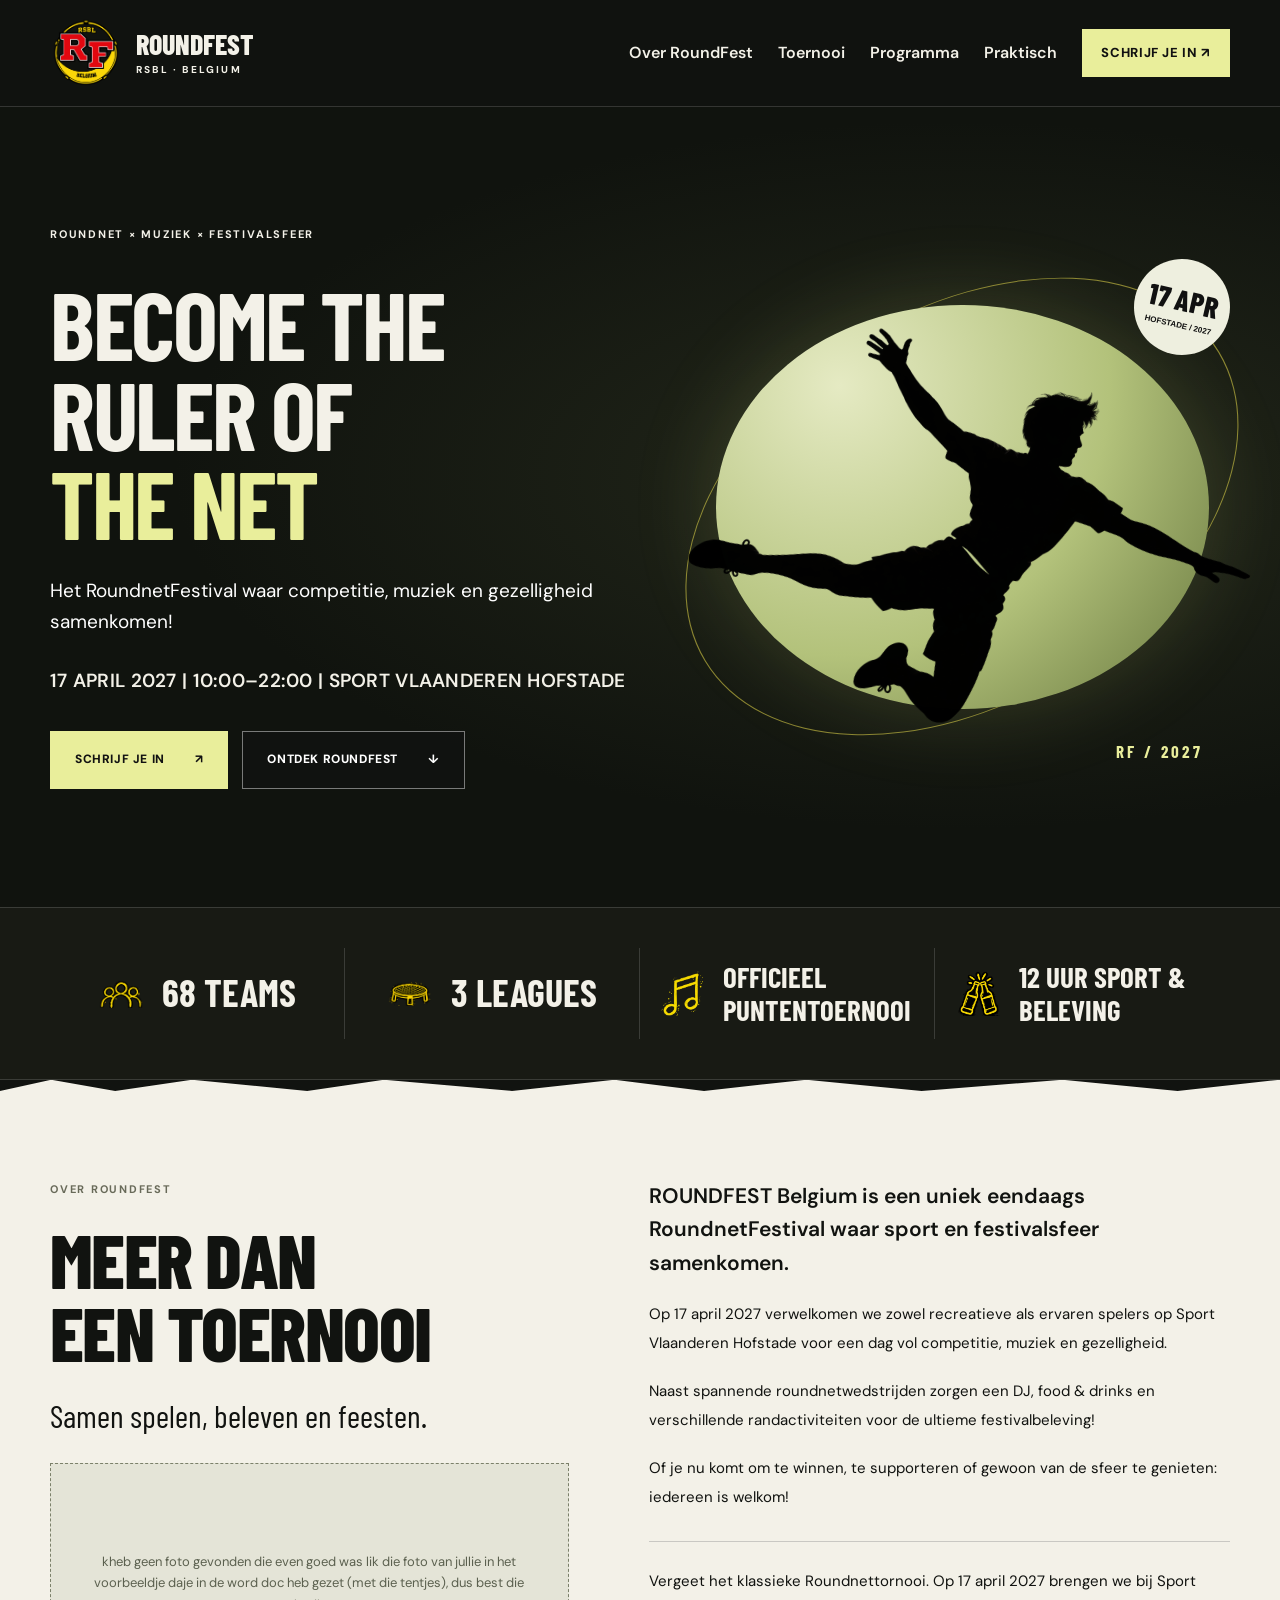
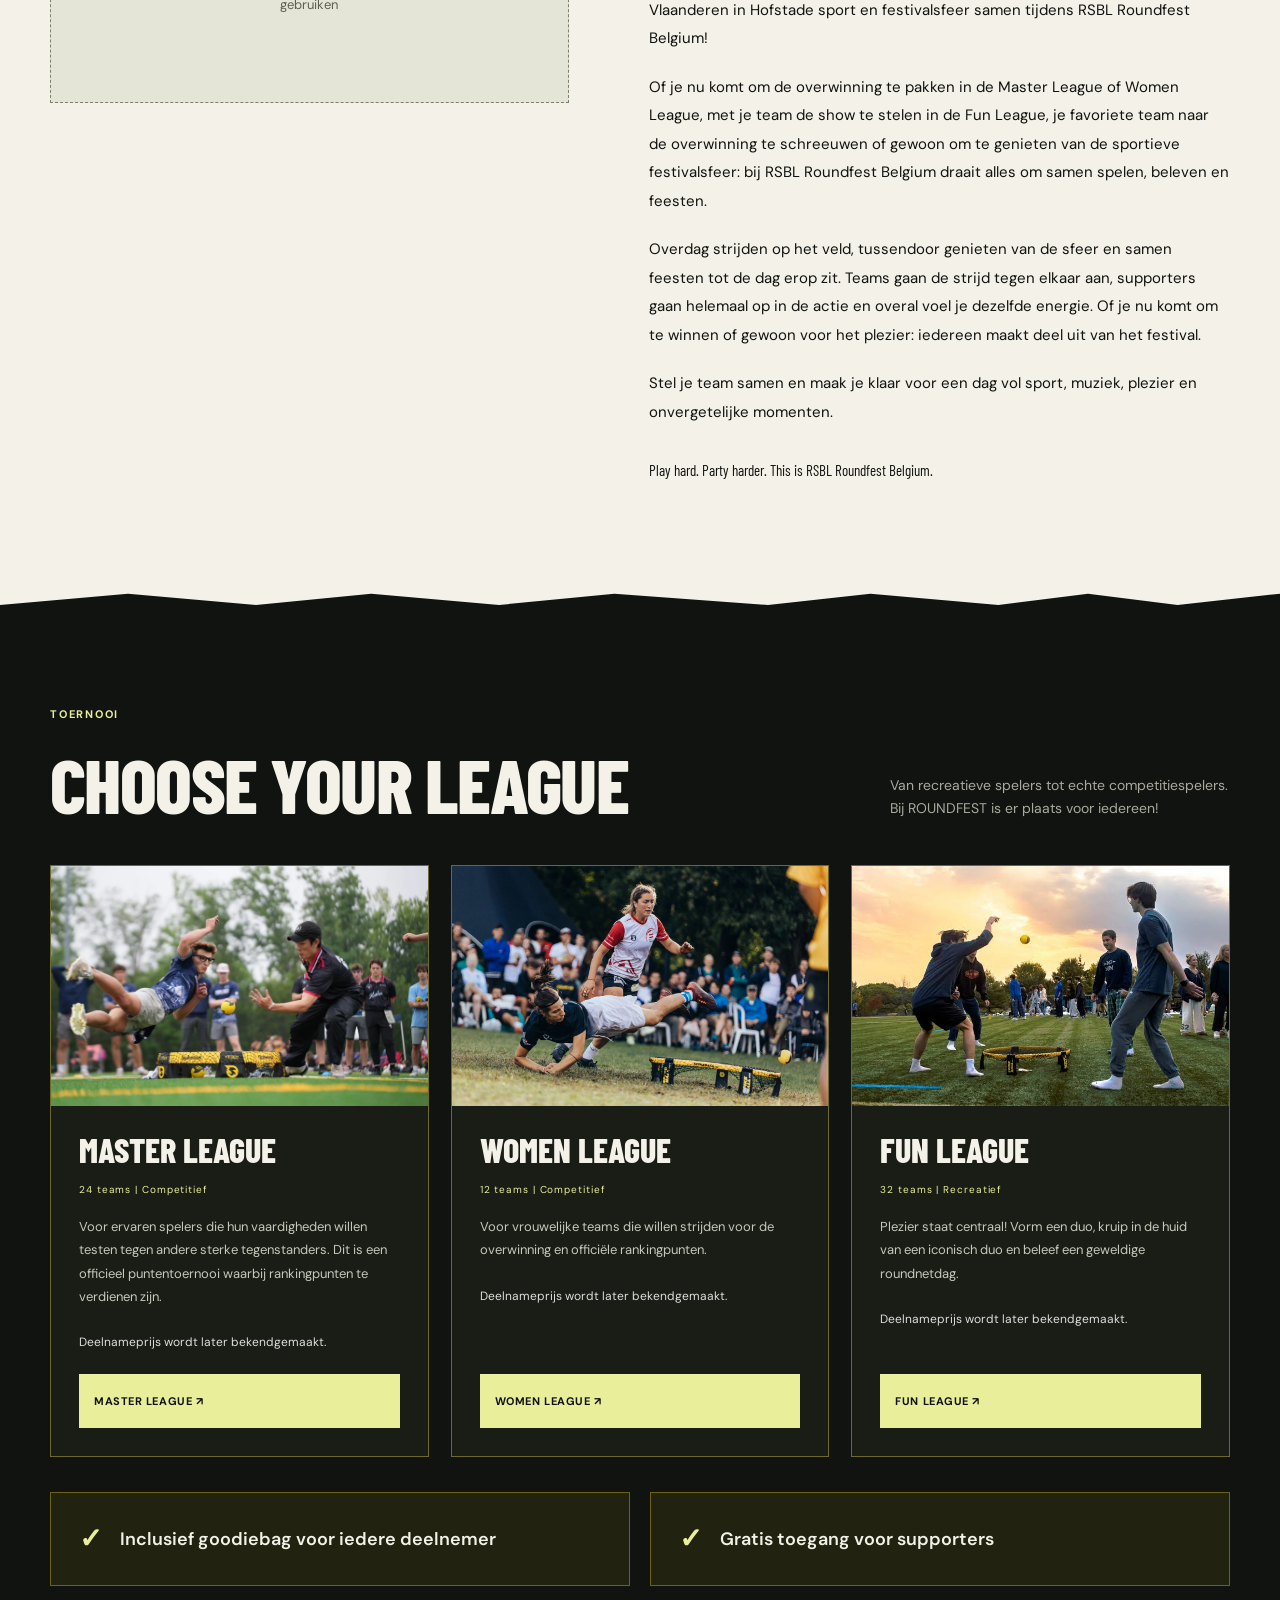
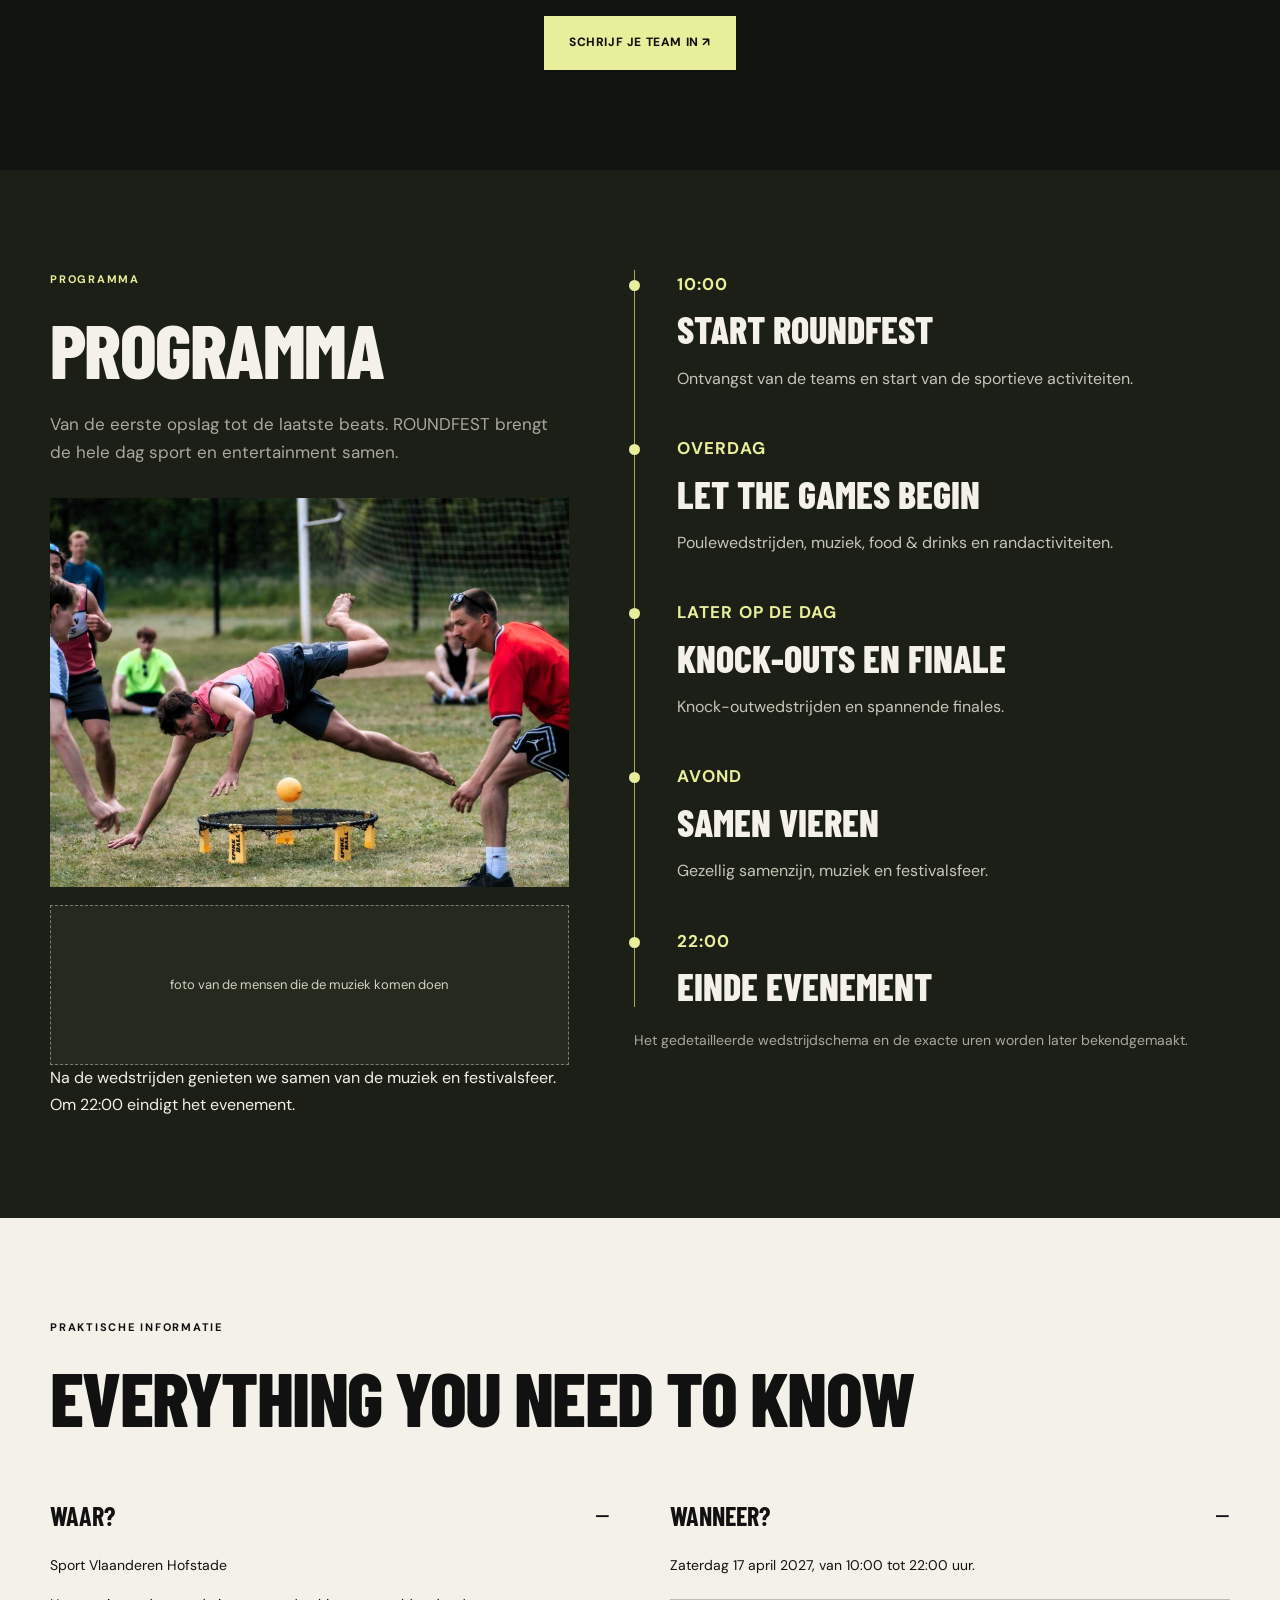
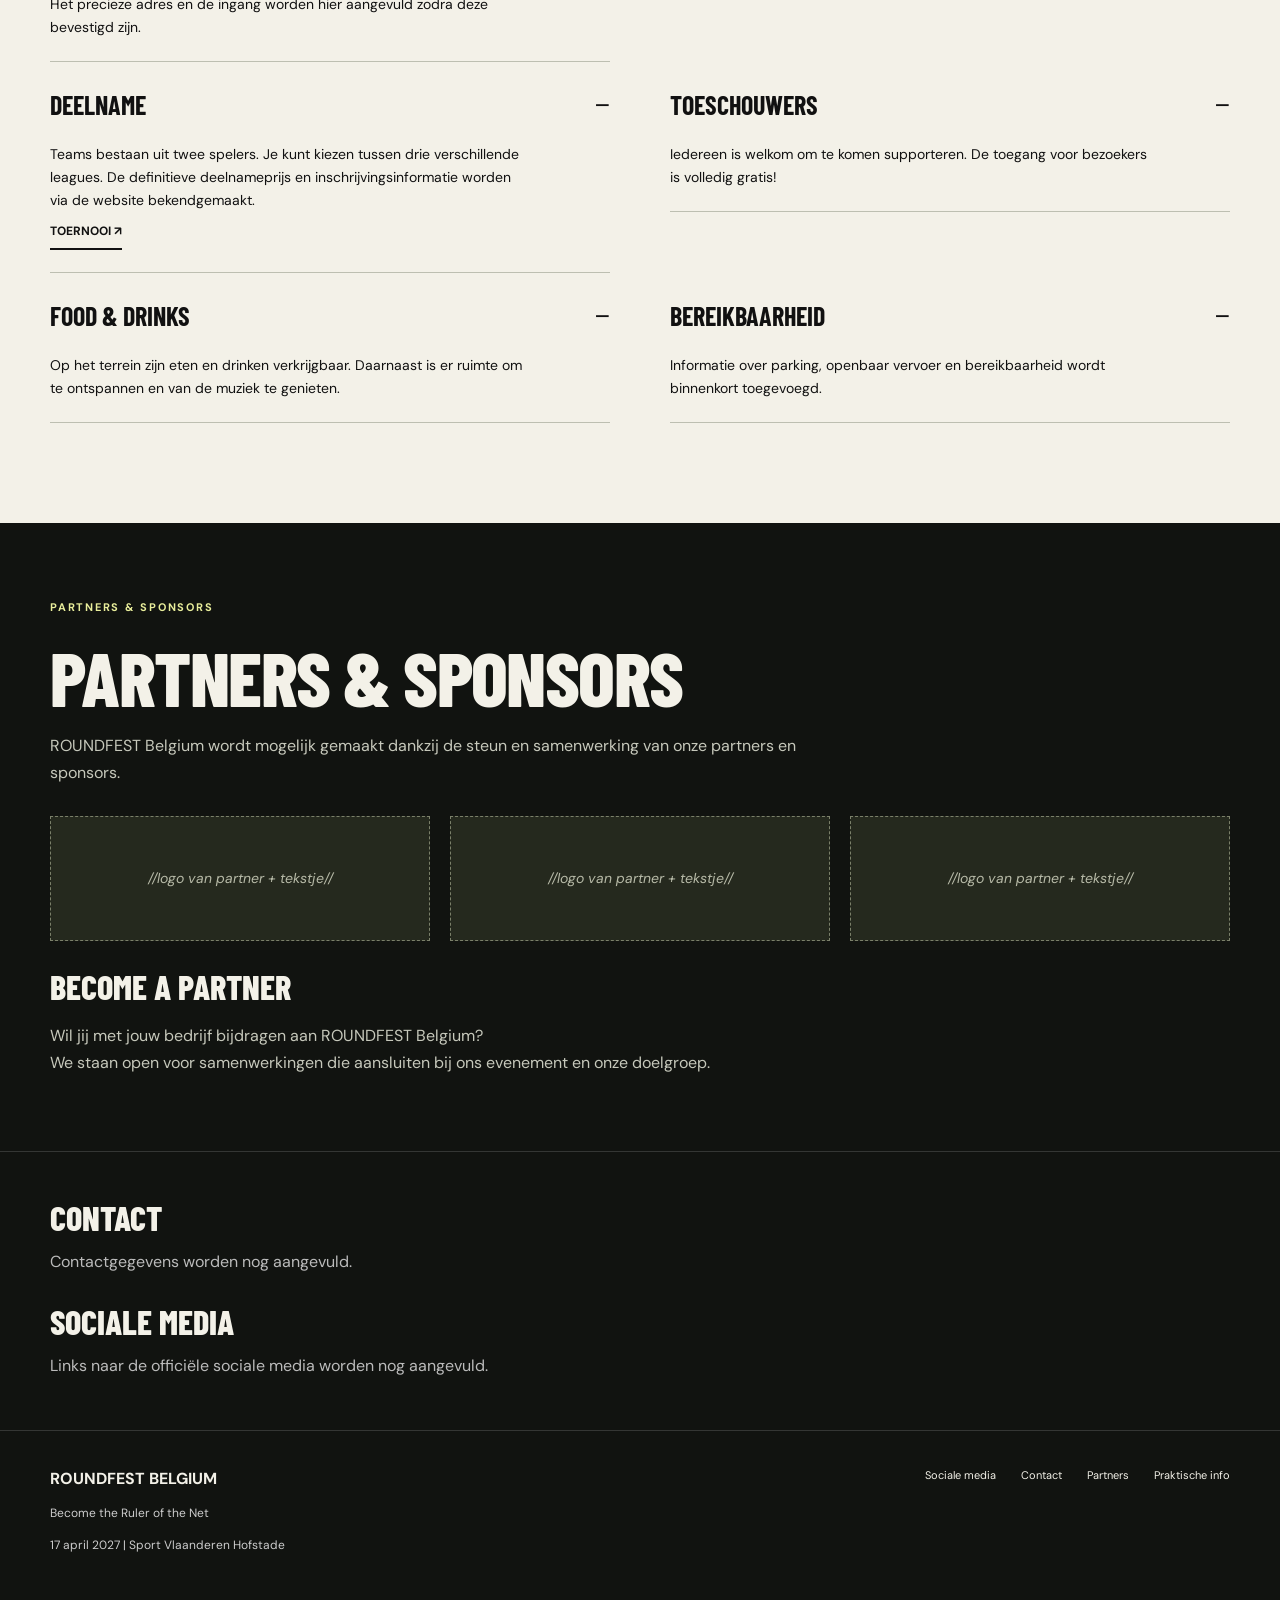
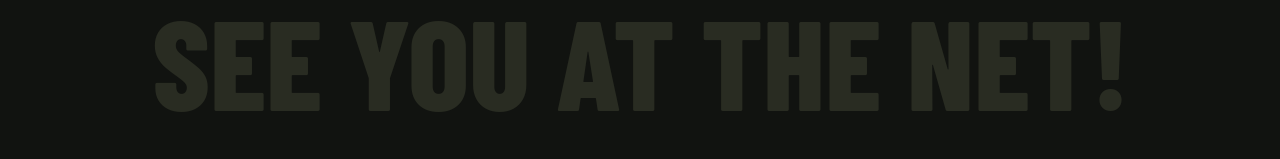
==== Website files/voorstel1/index.html @ 902e4b02 "Preserve designed colors in browsers with automatic dark mode" ====
<!doctype html><html lang="nl"><head><meta charset="utf-8"><meta name="color-scheme" content="only light"><meta name="viewport" content="width=device-width,initial-scale=1"><title>Roundfest Belgium — Become the Ruler of the Net</title><meta name="description" content="Roundfest Belgium, 17 april 2027 in Sport Vlaanderen Hofstade. Het RoundnetFestival waar competitie, muziek en gezelligheid samenkomen."><link rel="icon" href="assets/Logo.png"><link rel="stylesheet" href="style.css?v=20261024-colors"></head><body class="original"><a class="skip" href="#main">Naar de inhoud</a><header><div class="wrap nav"><a class="brand" href="index.html"><img src="assets/Logo.png" alt="RF Belgium logo"><span>ROUNDFEST<small>RSBL · BELGIUM</small></span></a><button class="menu-toggle" type="button" aria-expanded="false" aria-controls="navigation">Menu</button><nav id="navigation" class="nav-links" aria-label="Hoofdnavigatie"><a href="#over">Over RoundFest</a><a href="#toernooi">Toernooi</a><a href="#programma">Programma</a><a href="#praktisch">Praktisch</a><a class="btn small" href="inschrijven.html">Schrijf je in ↗</a></nav></div></header><main id="main"><section class="hero"><div class="wrap hero-grid"><div><span class="kicker">ROUNDNET × MUZIEK × FESTIVALSFEER</span><h1>BECOME THE<br>RULER OF<br><span>THE NET</span></h1><p class="subtitle">Het RoundnetFestival waar competitie, muziek en gezelligheid samenkomen!</p><p class="date">17 APRIL 2027 | 10:00–22:00 | SPORT VLAANDEREN HOFSTADE</p><div class="actions"><a class="btn" href="inschrijven.html">Schrijf je in <span aria-hidden="true">↗</span></a><a class="btn outline" href="#over">Ontdek Roundfest <span aria-hidden="true">↓</span></a></div></div><div class="player-composition"><div class="player-disc"></div><img src="assets/Sprong.png" alt="Silhouet van een roundnetspeler in actie"><div class="player-badge">17 APR<small>HOFSTADE / 2027</small></div><span class="player-edition">RF / 2027</span></div></div></section><section class="stats" aria-label="Vier kerngegevens"><div class="wrap stat-grid"><div class="stat"><img src="assets/Mannetjes.png" alt=""><strong class="">68 TEAMS</strong></div><div class="stat"><img src="assets/Net.png" alt=""><strong class="">3 LEAGUES</strong></div><div class="stat"><img src="assets/MuziekNoot.png" alt=""><strong class="long">OFFICIEEL PUNTENTOERNOOI</strong></div><div class="stat"><img src="assets/Drinkflesjes.png" alt=""><strong class="long">12 UUR SPORT & BELEVING</strong></div></div></section><section class="section intro" id="over"><div class="wrap intro-grid"><div><span class="kicker">Over RoundFest</span><h2>MEER DAN<br>EEN TOERNOOI</h2><p class="quote">Samen spelen, beleven en feesten.</p><div class="placeholder"><span>kheb geen foto gevonden die even goed was lik die foto van jullie in het voorbeeldje daje in de word doc heb gezet (met die tentjes), dus best die gebruiken</span></div></div><div class="intro-text"><p class="lead">ROUNDFEST Belgium is een uniek eendaags RoundnetFestival waar sport en festivalsfeer samenkomen.</p><p>Op 17 april 2027 verwelkomen we zowel recreatieve als ervaren spelers op Sport Vlaanderen Hofstade voor een dag vol competitie, muziek en gezelligheid.</p><p>Naast spannende roundnetwedstrijden zorgen een DJ, food & drinks en verschillende randactiviteiten voor de ultieme festivalbeleving!</p><p>Of je nu komt om te winnen, te supporteren of gewoon van de sfeer te genieten: iedereen is welkom!</p><div class="extra-copy"><p>Vergeet het klassieke Roundnettornooi. Op 17 april 2027 brengen we bij Sport Vlaanderen in Hofstade sport en festivalsfeer samen tijdens RSBL Roundfest Belgium!</p><p>Of je nu komt om de overwinning te pakken in de Master League of Women League, met je team de show te stelen in de Fun League, je favoriete team naar de overwinning te schreeuwen of gewoon om te genieten van de sportieve festivalsfeer: bij RSBL Roundfest Belgium draait alles om samen spelen, beleven en feesten.</p><p>Overdag strijden op het veld, tussendoor genieten van de sfeer en samen feesten tot de dag erop zit. Teams gaan de strijd tegen elkaar aan, supporters gaan helemaal op in de actie en overal voel je dezelfde energie. Of je nu komt om te winnen of gewoon voor het plezier: iedereen maakt deel uit van het festival.</p><p>Stel je team samen en maak je klaar voor een dag vol sport, muziek, plezier en onvergetelijke momenten.</p><p class="quote">Play hard. Party harder. This is RSBL Roundfest Belgium.</p></div></div></div></section><section class="section" id="toernooi"><div class="wrap"><div class="section-head"><div><span class="kicker accent">Toernooi</span><h2>CHOOSE YOUR LEAGUE</h2></div><p>Van recreatieve spelers tot echte competitiespelers. Bij ROUNDFEST is er plaats voor iedereen!</p></div><div class="leagues"><article class="league"><div class="league-art"><img class="league-photo" src="assets/master-league.webp" alt="Spelers in actie tijdens een roundnetwedstrijd" loading="lazy"></div><div class="league-body"><h3>MASTER LEAGUE</h3><span class="meta">24 teams | Competitief</span><p>Voor ervaren spelers die hun vaardigheden willen testen tegen andere sterke tegenstanders. Dit is een officieel puntentoernooi waarbij rankingpunten te verdienen zijn.</p><p class="price">Deelnameprijs wordt later bekendgemaakt.</p><a class="btn" href="inschrijven.html?league=master">MASTER LEAGUE ↗</a></div></article><article class="league"><div class="league-art"><img class="league-photo" src="assets/women-league.webp" alt="Roundnetspeelsters in actie rond het net" loading="lazy"></div><div class="league-body"><h3>WOMEN LEAGUE</h3><span class="meta">12 teams | Competitief</span><p>Voor vrouwelijke teams die willen strijden voor de overwinning en officiële rankingpunten.</p><p class="price">Deelnameprijs wordt later bekendgemaakt.</p><a class="btn" href="inschrijven.html?league=women">WOMEN LEAGUE ↗</a></div></article><article class="league"><div class="league-art"><img class="league-photo" src="assets/fun-league.jpg" alt="Groep spelers rond een roundnet op het gras" loading="lazy"></div><div class="league-body"><h3>FUN LEAGUE</h3><span class="meta">32 teams | Recreatief</span><p>Plezier staat centraal! Vorm een duo, kruip in de huid van een iconisch duo en beleef een geweldige roundnetdag.</p><p class="price">Deelnameprijs wordt later bekendgemaakt.</p><a class="btn" href="inschrijven.html?league=fun">FUN LEAGUE ↗</a></div></article></div><div class="perks"><span>Inclusief goodiebag voor iedere deelnemer</span><span>Gratis toegang voor supporters</span></div><div class="section-cta"><a class="btn" href="inschrijven.html">Schrijf je team in ↗</a></div></div></section><section class="section program" id="programma"><div class="wrap program-grid"><div><span class="kicker accent">Programma</span><h2>PROGRAMMA</h2><p class="summary">Van de eerste opslag tot de laatste beats. ROUNDFEST brengt de hele dag sport en entertainment samen.</p><div class="program-images"><img class="program-photo" src="assets/roundnetwedstrijden.jpg" alt="Roundnetspeler duikt naar de bal tijdens een wedstrijd" loading="lazy"><div class="placeholder"><span>foto van de mensen die de muziek komen doen</span></div></div><p>Na de wedstrijden genieten we samen van de muziek en festivalsfeer. Om 22:00 eindigt het evenement.</p></div><div><div class="timeline"><div class="event"><time>10:00</time><h3>START ROUNDFEST</h3><p>Ontvangst van de teams en start van de sportieve activiteiten.</p></div><div class="event"><time>OVERDAG</time><h3>LET THE GAMES BEGIN</h3><p>Poulewedstrijden, muziek, food & drinks en randactiviteiten.</p></div><div class="event"><time>LATER OP DE DAG</time><h3>KNOCK-OUTS EN FINALE</h3><p>Knock-outwedstrijden en spannende finales.</p></div><div class="event"><time>AVOND</time><h3>SAMEN VIEREN</h3><p>Gezellig samenzijn, muziek en festivalsfeer.</p></div><div class="event"><time>22:00</time><h3>EINDE EVENEMENT</h3><p></p></div></div><p class="schedule-note">Het gedetailleerde wedstrijdschema en de exacte uren worden later bekendgemaakt.</p></div></div></section><section class="section info" id="praktisch"><div class="wrap"><span class="kicker">Praktische informatie</span><h2>EVERYTHING YOU NEED TO KNOW</h2><div class="faq"><details open><summary>WAAR?</summary><p>Sport Vlaanderen Hofstade</p><p>Het precieze adres en de ingang worden hier aangevuld zodra deze bevestigd zijn.</p></details><details open><summary>WANNEER?</summary><p>Zaterdag 17 april 2027, van 10:00 tot 22:00 uur.</p></details><details open><summary>DEELNAME</summary><p>Teams bestaan uit twee spelers. Je kunt kiezen tussen drie verschillende leagues. De definitieve deelnameprijs en inschrijvingsinformatie worden via de website bekendgemaakt.</p><a class="text-link" href="#toernooi">Toernooi ↗</a></details><details open><summary>TOESCHOUWERS</summary><p>Iedereen is welkom om te komen supporteren. De toegang voor bezoekers is volledig gratis!</p></details><details open><summary>FOOD & DRINKS</summary><p>Op het terrein zijn eten en drinken verkrijgbaar. Daarnaast is er ruimte om te ontspannen en van de muziek te genieten.</p></details><details open><summary>BEREIKBAARHEID</summary><p>Informatie over parking, openbaar vervoer en bereikbaarheid wordt binnenkort toegevoegd.</p></details></div></div></section><section class="partners-section" id="partners"><div class="wrap"><span class="kicker accent">Partners & sponsors</span><h2>PARTNERS & SPONSORS</h2><p>ROUNDFEST Belgium wordt mogelijk gemaakt dankzij de steun en samenwerking van onze partners en sponsors.</p><div class="sponsor-slots"><div class="placeholder"><span class="slot">//logo van partner + tekstje//</span></div><div class="placeholder"><span class="slot">//logo van partner + tekstje//</span></div><div class="placeholder"><span class="slot">//logo van partner + tekstje//</span></div></div><h3>BECOME A PARTNER</h3><p>Wil jij met jouw bedrijf bijdragen aan ROUNDFEST Belgium?<br>We staan open voor samenwerkingen die aansluiten bij ons evenement en onze doelgroep.</p></div></section><section class="contact-section" id="contact"><div class="wrap"><h3>CONTACT</h3><p>Contactgegevens worden nog aangevuld.</p><div id="socials"><h3 style="margin-top:30px">SOCIALE MEDIA</h3><p>Links naar de officiële sociale media worden nog aangevuld.</p></div></div></section></main><footer><div class="wrap"><div class="footer-row"><div class="footer-brand"><strong>ROUNDFEST BELGIUM</strong><small>Become the Ruler of the Net</small><small>17 april 2027 | Sport Vlaanderen Hofstade</small></div><nav class="footer-links" aria-label="Footernavigatie"><a href="index.html#socials">Sociale media</a><a href="index.html#contact">Contact</a><a href="index.html#partners">Partners</a><a href="index.html#praktisch">Praktische info</a></nav></div><p class="endline">SEE YOU AT THE NET!</p></div></footer><script src="app.js"></script></body></html>
---- Website files/voorstel1/style.css ----
@import url('https://fonts.googleapis.com/css2?family=Barlow+Condensed:wght@600;700;800;900&family=DM+Sans:wght@400;500;600;700&display=swap');
:root{--yellow:#ffe21b;--ink:#111310;--paper:#f3f1e8;--muted:#aaa99e;--line:#ffffff26;--font:'Barlow Condensed','Arial Narrow',Impact,sans-serif}*{box-sizing:border-box}html{scroll-behavior:smooth;scroll-padding-top:100px}body{margin:0;background:var(--ink);color:var(--paper);font-family:'DM Sans',Arial,sans-serif;font-size:16px;line-height:1.65}a{color:inherit;text-decoration:none}button,input{font:inherit}button,a,label{touch-action:manipulation}button{cursor:pointer}a:focus-visible,button:focus-visible,input:focus-visible,summary:focus-visible{outline:3px solid var(--yellow);outline-offset:5px}::selection{background:var(--yellow);color:#111}img{max-width:100%;display:block}h1,h2,h3,p{margin:0}h1,h2,h3,.display{font-family:var(--font);font-weight:800;line-height:.95;text-transform:uppercase}h1{font-size:clamp(70px,9.8vw,150px);letter-spacing:-.025em}h2{font-size:clamp(46px,6vw,86px);letter-spacing:-.02em}h3{font-size:34px}.wrap{width:min(1280px,calc(100% - 100px));margin:auto}.kicker{text-transform:uppercase;letter-spacing:.16em;font-size:11px;font-weight:700;display:block;margin-bottom:24px}.accent{color:var(--yellow)}.btn{display:inline-flex;align-items:center;justify-content:center;gap:30px;min-height:54px;padding:14px 24px;background:var(--yellow);color:#111;font-weight:800;font-size:12px;letter-spacing:.05em;text-transform:uppercase;border:1px solid var(--yellow);transition:transform .2s,background .2s}.btn:hover{transform:translateY(-3px);background:#fff06b}.btn.outline{background:transparent;color:inherit;border-color:#ffffff50}.btn.small{min-height:42px;padding:10px 16px;font-size:10px}.actions{display:flex;flex-wrap:wrap;gap:14px;margin-top:30px}.skip{position:fixed;top:-100px;left:10px;z-index:100;background:var(--yellow);color:#000;padding:12px}.skip:focus{top:10px}.concept-bar{background:#242620;text-align:center;font-size:10px;letter-spacing:.07em;padding:8px 16px;color:#d0d0c6}.concept-bar a{text-decoration:underline;margin-left:18px}header{background:#111310ed;position:sticky;top:0;z-index:30;border-bottom:1px solid var(--line);backdrop-filter:blur(15px)}.nav{display:flex;align-items:center;justify-content:space-between;height:86px;gap:24px}.brand{display:flex;align-items:center;gap:10px;font-family:var(--font);font-size:22px;line-height:.9;font-weight:800}.brand img{height:56px;width:56px;object-fit:contain}.brand small{font-family:'DM Sans',sans-serif;font-size:8px;letter-spacing:.22em;display:block;margin-top:7px}.nav-links{display:flex;gap:28px;align-items:center;font-size:12px}.nav-links a:hover{color:var(--yellow)}.menu-toggle{display:none;background:none;border:1px solid #777;color:white;padding:7px 12px}.hero{position:relative;overflow:hidden;min-height:680px;display:flex;align-items:center;padding:82px 0 72px;background:radial-gradient(ellipse at 76% 45%,#5c571c45,transparent 60%)}.hero-grid{display:grid;grid-template-columns:1.35fr 1fr;align-items:center;gap:20px;position:relative;z-index:2}.hero h1 span{display:block;color:var(--yellow)}.hero .subline{font-family:var(--font);font-size:22px;letter-spacing:.05em;margin:25px 0 10px;text-transform:uppercase}.hero .date{font-size:11px;color:#c4c4b7;letter-spacing:.08em}.hero-art{height:440px;position:relative;isolation:isolate}.hero-art:before{content:'';position:absolute;inset:10% -5%;border:1px solid #ffe21b6a;border-radius:50%;transform:rotate(-28deg);z-index:-1}.hero-art:after{content:'RF / 2027';position:absolute;bottom:0;right:0;font-family:var(--font);font-size:16px;letter-spacing:.2em;color:var(--yellow)}.sun{position:absolute;inset:8%;border-radius:50%;background:var(--yellow);box-shadow:0 0 100px #ffe21b20}.athlete{position:absolute;width:115%;max-width:none;left:-10%;top:9%;height:90%;object-fit:contain;transform:rotate(-8deg)}.stamp{position:absolute;top:0;right:-5px;background:var(--paper);color:#111;border-radius:50%;width:96px;height:96px;display:grid;place-content:center;text-align:center;font-family:var(--font);font-weight:700;font-size:22px;line-height:.9;transform:rotate(13deg)}.stamp small{font-family:'DM Sans';font-size:9px;margin-top:8px}.hero-bottom{position:relative;z-index:2;margin-top:38px;font-size:10px;letter-spacing:.14em;display:flex;justify-content:space-between;color:var(--muted)}.stats{position:relative;border-top:1px solid var(--line);border-bottom:1px solid var(--line);padding:28px 0;background:#181a14}.stat-grid{display:grid;grid-template-columns:repeat(4,1fr)}.stat{display:flex;align-items:center;justify-content:center;gap:18px;border-right:1px solid var(--line)}.stat:last-child{border:0}.stat img{width:44px;height:44px;object-fit:contain}.stat strong{font-family:var(--font);display:block;font-size:28px;line-height:1.1}.stat small{font-size:9px;letter-spacing:.09em;color:#aaa}.section{padding:100px 0}.intro{background:var(--paper);color:var(--ink);position:relative}.original .intro{clip-path:polygon(0 1%,4% 0,9% 1%,15% 0,24% 1%,30% 0,40% 1%,48% 0,55% 1%,63% 0,72% 1%,83% 0,92% 1%,100% 0,100% 99%,92% 100%,85% 99%,78% 100%,68% 99%,60% 100%,48% 99%,39% 100%,29% 99%,20% 100%,10% 99%,0 100%)}.intro-grid{display:grid;grid-template-columns:1fr 1.12fr;gap:80px}.intro .kicker{color:#686a59}.intro h2 em{font-style:normal;color:#73725a}.intro-text p{margin-bottom:20px;font-size:15px;line-height:1.9}.intro-text .lead{font-size:21px;line-height:1.6;font-weight:600}.text-link{display:inline-block;font-weight:700;font-size:12px;text-transform:uppercase;border-bottom:2px solid currentColor;margin-top:10px;padding-bottom:6px}.motion{min-height:620px;position:relative;isolation:isolate;overflow:hidden;background:#131610;display:flex;align-items:center}.motion-art,.video{position:absolute;inset:0;width:100%;height:100%;object-fit:cover;z-index:-3}.video{filter:grayscale(1) sepia(.6) saturate(1.6);opacity:0;transition:opacity .6s}.video.ready{opacity:1}.motion-art{background:radial-gradient(ellipse at 65% 40%,#756e16,transparent 65%),#15180d}.motion-art img{height:110%;width:70%;object-fit:contain;position:absolute;right:-2%;bottom:-15%;opacity:.35;filter:invert(1)}.motion:after{content:'';position:absolute;inset:0;background:linear-gradient(90deg,#090c08e6,#0c100536);z-index:-1;pointer-events:none}.motion-content{max-width:650px;padding-top:80px;padding-bottom:100px}.motion h2{font-size:clamp(64px,8vw,112px)}.motion h2 span{color:var(--yellow)}.motion p{max-width:420px;color:#dfdfcf;margin-top:22px}.film-label{display:inline-flex;gap:10px;align-items:center;font-size:10px;letter-spacing:.16em;text-transform:uppercase;margin-bottom:28px}.dot{width:7px;height:7px;border-radius:50%;background:var(--yellow)}.film-controls{position:absolute;bottom:24px;left:50%;transform:translateX(-50%);display:flex;justify-content:space-between;gap:20px;align-items:center;width:min(1280px,calc(100% - 100px));font-size:10px}.film-controls .status{max-width:400px;color:#ddd}.video-tools{display:flex;gap:8px}.video-tools button{background:#111c;border:1px solid #ffffff70;color:white;padding:9px 12px;font-size:10px}.section-head{display:flex;justify-content:space-between;align-items:end;gap:40px;margin-bottom:45px}.section-head p{max-width:340px;color:var(--muted);font-size:14px}.leagues{display:grid;grid-template-columns:repeat(3,1fr);gap:22px}.league{background:#1a1d16;border:1px solid #6c682e;overflow:hidden;display:flex;flex-direction:column}.league-art{height:230px;background:radial-gradient(ellipse at center,#d9c839,#5a5715);position:relative;overflow:hidden}.league-art img{width:100%;height:120%;object-fit:contain;transform:translateY(8%);mix-blend-mode:multiply}.league:nth-child(2) .league-art{background:radial-gradient(ellipse at center,#a5aa70,#40472c)}.league:nth-child(3) .league-art{background:radial-gradient(ellipse at center,#d5bf62,#6a511b)}.league-art .number{position:absolute;left:18px;top:14px;color:#1119;font-family:var(--font);font-size:38px}.league-body{padding:28px;display:flex;flex-direction:column;flex:1}.league-body .meta{font-size:10px;letter-spacing:.09em;color:var(--yellow);margin:16px 0}.league-body p{font-size:13px;color:#c5c8ba;line-height:1.8;margin-bottom:24px}.league-body a{margin-top:auto;border-top:1px solid var(--line);padding-top:15px;display:flex;justify-content:space-between;font-weight:700;font-size:11px;text-transform:uppercase}.league-body a:hover{color:var(--yellow)}.perks{display:flex;justify-content:center;gap:35px;font-size:11px;color:#c8cabd;padding-top:28px}.program-grid{display:grid;grid-template-columns:1fr 1.2fr;gap:90px}.program{background:#1c1f16}.program .summary{color:var(--muted);max-width:350px;margin-top:25px;font-size:14px}.timeline{border-left:1px solid #b0a75b;padding-left:34px}.event{position:relative;padding:0 0 30px}.event:last-child{padding-bottom:0}.event:before{content:'';width:9px;height:9px;background:var(--yellow);border-radius:50%;position:absolute;left:-39px;top:10px}.event time{font-size:10px;letter-spacing:.12em;color:var(--yellow)}.event h3{font-size:27px;margin:7px 0}.event p{font-size:13px;color:#c5c8b7}.schedule-note{font-size:11px;color:var(--muted);margin-top:22px}.info{background:var(--paper);color:#111}.faq{margin-top:40px;display:grid;grid-template-columns:1fr 1fr;column-gap:60px}.faq details{border-bottom:1px solid #bdbfb1;padding:22px 0;align-self:start}.faq summary{font-family:var(--font);font-size:26px;font-weight:700;text-transform:uppercase;cursor:pointer;list-style:none;display:flex;justify-content:space-between;gap:25px}.faq summary:after{content:'+';font-family:Arial;font-weight:400}.faq details[open] summary:after{content:'−'}.faq p{padding-top:16px;font-size:14px;max-width:480px}.signup{text-align:center;padding:90px 24px;background:var(--yellow);color:#111}.signup h2{font-size:clamp(55px,7vw,100px)}.signup p{max-width:600px;margin:22px auto 0;font-size:14px}.signup .btn{background:#111;color:white;margin-top:28px;border-color:#111}.partners{padding:70px 0;display:flex;justify-content:space-between;align-items:center;gap:50px}.partners h3{font-size:38px}.partners p{font-size:13px;color:var(--muted);max-width:560px;margin-top:15px}footer{border-top:1px solid var(--line);padding:35px 0}.footer-row{display:flex;align-items:center;justify-content:space-between;gap:30px}footer p{font-size:10px;color:var(--muted)}.footer-links{display:flex;gap:25px;font-size:11px}.endline{font-family:var(--font);font-size:clamp(50px,10vw,150px);color:#292c22;text-align:center;line-height:1;margin:40px 0 0;font-weight:800}.demo-panel{position:fixed;inset:0;background:#000b;z-index:100;display:grid;place-items:center;padding:24px}.demo-panel[hidden]{display:none}.demo-dialog{background:var(--paper);color:#111;padding:36px;max-width:520px;width:100%;position:relative}.demo-dialog h2{font-size:38px;margin-bottom:20px}.demo-dialog p{font-size:14px;margin:15px 0}.demo-dialog button.close{position:absolute;right:15px;top:10px;border:0;background:none;font-size:24px}.demo-dialog input{width:100%;font-size:13px;padding:15px 0}.demo-dialog .note{font-size:11px;color:#555}.court .hero{background:var(--yellow);color:#111;padding-top:65px}.court .hero h1 span{color:#111}.court .hero .date,.court .hero-bottom{color:#44472e}.court .hero .btn{background:#111;color:white;border-color:#111}.court .hero .btn.outline{background:transparent;color:#111}.court .sun{background:#eee9c4;border-radius:0;transform:rotate(-9deg);inset:0 3%}.court .hero-art:before{border:0}.court .stamp{background:#111;color:var(--yellow)}.court .hero-art:after{color:#111}.court .motion{min-height:780px}.court .motion-content{max-width:800px}.court .motion h2{font-size:clamp(80px,11vw,160px)}.court .intro{background:#111310;color:var(--paper)}.court .intro h2 em{color:var(--yellow)}.court .stats{background:#eeeeDF;color:#111}.court .stat{border-color:#ccc}.court .stat img{filter:brightness(.3)}.court .stat small{color:#666}.court .league{border:none}.court .league-art{height:280px}.night{--yellow:#e9ee9b;--ink:#10120f;--paper:#eeeede}.night .hero{min-height:760px;background:radial-gradient(ellipse at 70% 45%,#4e563c55,transparent 65%)}.night .hero h1{font-size:clamp(70px,8.8vw,135px);font-weight:600}.night .sun{background:radial-gradient(circle at 30% 30%,#f6f7d8,#9baf6f 55%,#21291c);box-shadow:0 0 100px #a3c66e44}.night .hero-art{height:470px}.night .hero .subline{font-size:19px}.night .intro{background:#191c16;color:var(--paper)}.night .intro h2 em{color:var(--yellow)}.night .stats{background:#10120f}.night .stat img{filter:saturate(.2)}.night .league-art{filter:saturate(.3)}.night .program{position:relative;background:transparent}.night .motion.program-film{display:block;min-height:auto}.night .program-film .program{padding:100px 0 120px}.night .program-film:after{background:#10140ed9}.night .program-film .motion-art{background:radial-gradient(ellipse at 40% 30%,#626c3b,#12170e)}.night .film-label{margin-bottom:25px}.night .signup{background:#e9ee9b}.night .btn{border-radius:2px}.night .intro .kicker{color:#b5b9a5}
@media(min-width:1600px){.hero{min-height:780px}}@media(max-width:1000px){.wrap{width:calc(100% - 48px)}.nav-links{gap:16px}.nav-links .btn{display:none}.hero-grid{grid-template-columns:1.3fr 1fr}.hero-art{height:330px}.hero{min-height:620px}h1{font-size:90px}.intro-grid,.program-grid{gap:40px}.league-body{padding:20px}.league h3{font-size:29px}.film-controls{width:calc(100% - 48px)}.stat{gap:9px}.stat strong{font-size:24px}.stat img{width:30px}.night .hero-art{height:330px}}@media(max-width:700px){.wrap{width:calc(100% - 36px)}.nav{height:72px}.brand{font-size:20px}.brand img{width:43px;height:43px}.menu-toggle{display:block}.nav-links{display:none;position:absolute;top:72px;left:0;right:0;background:#111;padding:25px;flex-direction:column;align-items:stretch;font-size:16px}.nav-links.open{display:flex}.hero,.court .hero{padding:46px 0 32px;min-height:0}.hero-grid{grid-template-columns:1fr}.hero h1,.night .hero h1{font-size:clamp(65px,15vw,104px)}.hero .subline{font-size:20px}.hero .date{font-size:10px}.hero-art,.night .hero-art{height:285px;width:310px;max-width:90%;margin:40px auto 0}.hero-bottom{margin-top:28px;font-size:8px}.hero-bottom span:last-child{display:none}.stamp{width:80px;height:80px;font-size:20px}.stat-grid{grid-template-columns:1fr 1fr;gap:25px 0}.stat:nth-child(2){border:0}.stat{justify-content:flex-start;padding-left:20px}.stats{padding:25px 0}.stat strong{font-size:26px}.stat small{font-size:8px}.section{padding:65px 0}.intro-grid,.program-grid{grid-template-columns:1fr;gap:35px}.intro-text .lead{font-size:19px}.section-head{display:block;margin-bottom:30px}.section-head p{margin-top:20px}.leagues{grid-template-columns:1fr}.league-art,.court .league-art{height:260px}.league h3{font-size:38px}.league-body{padding:25px}.league-body p{font-size:14px}.perks{flex-direction:column;gap:8px;text-align:center}.motion,.court .motion{min-height:630px}.motion h2,.court .motion h2{font-size:76px}.motion-content{padding:70px 0 160px}.motion p{font-size:14px}.film-controls{bottom:18px;width:calc(100% - 36px);flex-direction:column;align-items:start;gap:12px}.motion-art img{width:140%;right:-40%;opacity:.2}.faq{grid-template-columns:1fr;margin-top:25px}.signup{padding:65px 20px}.partners{padding:50px 0;display:block}.partners .text-link{margin-top:25px}.footer-row{flex-direction:column;align-items:start;gap:20px}.night .hero{min-height:0}.night .program-film .program{padding:65px 0 160px}.concept-bar{font-size:9px}.concept-bar a{margin-left:10px}}
@media(prefers-reduced-motion:reduce){html{scroll-behavior:auto}*,*:before,*:after{transition:none!important;animation:none!important}}

/* Briefing-led revision: identical content hierarchy in all directions. */
:root,.night{--yellow:#ffe21b;--paper:#f3f1e8;--ink:#111310}
.hero,.court .hero,.night .hero{min-height:720px;background:#161912;padding:70px 0;color:var(--paper)}
.hero-grid{grid-template-columns:minmax(0,1.7fr) minmax(0,.7fr);gap:70px}.hero h1,.night .hero h1{font-size:clamp(60px,6.5vw,104px);font-weight:800;line-height:.95}.hero h1 span,.court .hero h1 span{color:var(--yellow)}
.hero .subtitle{font-size:19px;max-width:660px;margin:28px 0;color:white;line-height:1.6}.hero .date,.court .hero .date{color:var(--paper);line-height:2}.hero .btn,.court .hero .btn{background:var(--yellow);color:#111;border-color:var(--yellow)}.hero .btn.outline,.court .hero .btn.outline{background:#1119;color:white;border-color:#ffffff70}
.hero-logo{width:270px;max-width:100%;margin:auto;filter:drop-shadow(0 10px 25px #0008)}
.hero-photo{position:absolute;inset:20px;border:1px dashed #ffffff32;pointer-events:none;background:repeating-linear-gradient(135deg,transparent,transparent 80px,#ffffff02 80px,#ffffff02 82px)}.hero-photo span{position:absolute;bottom:15px;right:20px;color:#b4b7a7;font-size:11px;background:#111b;padding:7px 12px}
.court .hero{border-bottom:12px solid var(--yellow)}.court .hero-photo{inset:0;border:0;background:linear-gradient(120deg,#3a381b,#12150f)}.court .hero-logo{background:var(--yellow);padding:20px;transform:rotate(-5deg)}
.night .hero{min-height:790px}.night .hero-photo{background:radial-gradient(ellipse at 75% 30%,#6d611c44,transparent 60%);border:0}.night .hero-grid{grid-template-columns:1fr;text-align:center;gap:35px}.night .hero-logo{width:170px;grid-row:1}.night .hero .subtitle{margin:25px auto}.night .hero .actions{justify-content:center}.night .hero h1{font-size:clamp(60px,7vw,100px)}
.stat strong{font-size:clamp(20px,2.2vw,30px)}.stat img{width:36px}.stat{padding:0 15px;min-width:0}.stat small{display:none}.court .stats{background:#181a14;color:white}.court .stat img,.night .stat img{filter:none}.stat strong.long{font-size:24px;line-height:1.05}
.placeholder{min-height:250px;display:flex;align-items:center;justify-content:center;flex-direction:column;gap:18px;text-align:center;border:1px dashed #88896d;background:repeating-linear-gradient(135deg,#22261b,#22261b 24px,#272b1f 24px,#272b1f 25px);color:#d0d3bf;padding:30px;font-size:13px}.placeholder .photo-symbol{font-size:35px;line-height:1;font-weight:400}.placeholder small{font-size:10px;color:#aaad99}.league-art,.court .league-art{height:240px;min-height:240px;background:none;filter:none!important}.league-body{gap:0}.league-body .btn{color:#111;padding:14px;margin-top:auto}.league-body .price{font-size:12px;color:#ddd;margin-bottom:20px}.intro-text .extra-copy{margin-top:30px;border-top:1px solid #9997;padding-top:25px}.slot{font-style:italic;opacity:.85;font-size:14px;line-height:1.7;text-transform:none;font-family:'DM Sans',Arial,sans-serif;letter-spacing:0;overflow-wrap:anywhere}.quote{font-family:var(--font);font-size:32px;line-height:1.1;margin-top:30px}.source-heading{font-size:14px;letter-spacing:.05em;color:var(--muted);text-transform:uppercase;margin-bottom:20px}.template-note{font-size:11px;line-height:1.6;padding:12px 18px;background:#ffe21b14;color:#f0eab7;border-bottom:1px solid #ffe21b35}.center{text-align:center}.section-cta{margin-top:30px;text-align:center}.program-grid{grid-template-columns:1fr 1.15fr}.program-images{display:grid;gap:18px;margin-top:32px}.program-images .placeholder{min-height:160px}.program .summary{max-width:500px}.info .placeholder{min-height:180px;background:#e5e5da;color:#555;margin-top:30px}.partners-section{padding:75px 0}.partners-section p{max-width:800px;margin-top:20px;color:#c6c8bb}.sponsor-slots{display:grid;grid-template-columns:repeat(3,1fr);gap:20px;margin:30px 0}.sponsor-slots .placeholder{min-height:125px}.contact-section{border-top:1px solid var(--line);padding:50px 0}.contact-section p{color:#bbb;margin-top:15px}.footer-row{align-items:start}.footer-links{flex-wrap:wrap}.footer-brand small{display:block;font-size:12px;margin-top:12px;color:#ccc}.film-extra{margin-top:20px}.optional-label{font-size:10px;letter-spacing:.1em;text-transform:uppercase;color:var(--yellow);margin-bottom:22px}.motion{min-height:460px}.motion-content{padding:70px 0 130px}.motion h2{font-size:64px}.motion-art{background:repeating-linear-gradient(135deg,#262919,#262919 40px,#292c1c 40px,#292c1c 41px)}.motion .placeholder-caption{position:absolute;right:25px;top:25px;font-size:11px;color:#ccc}.night .program-film .program{padding-bottom:140px}.registration{padding:65px 0 90px;max-width:1000px}.registration h1{font-size:clamp(50px,7vw,85px)}.registration .lead{margin:25px 0;max-width:700px}.registration form{margin-top:40px}.registration fieldset{padding:0;border:0}.registration legend{font-family:var(--font);font-size:30px;text-transform:uppercase;margin-bottom:20px}.league-options{display:grid;grid-template-columns:repeat(3,1fr);gap:16px}.league-option{display:block;border:1px solid #777;padding:22px;cursor:pointer}.league-option:has(input:checked){border-color:var(--yellow);background:#ffe21b12}.league-option strong{display:block;font-family:var(--font);font-size:26px}.league-option small{display:block;margin-top:8px}.registration-info{border-top:1px solid #666;margin-top:30px;padding-top:25px}.registration-info p{margin:12px 0}.registration button:disabled{background:#424637;color:#ddd;border-color:#656a57;cursor:not-allowed;transform:none}.registration .back{display:inline-block;margin-bottom:30px;font-size:12px;text-decoration:underline}.intro .slot{color:inherit}.overview-switch{display:flex;gap:12px;margin-top:20px}.concept-bar{display:flex;justify-content:center;align-items:center;gap:15px;flex-wrap:wrap}.concept-bar a{margin:0}.night .intro h2 em{color:var(--yellow)}
@media(max-width:700px){.hero,.court .hero,.night .hero{min-height:0;padding:55px 0 65px}.hero-grid{grid-template-columns:1fr;gap:30px}.hero-logo{grid-row:1;width:160px}.hero h1,.night .hero h1{font-size:clamp(48px,12vw,72px)}.hero .subtitle{font-size:16px}.hero-photo{inset:8px}.hero-photo span{font-size:8px;bottom:7px;right:7px}.hero .date{font-size:9px}.stat strong.long{font-size:20px}.stat{padding:0 8px;gap:8px}.stat img{width:25px}.program-grid{grid-template-columns:1fr}.league-options,.sponsor-slots{grid-template-columns:1fr}.sponsor-slots .placeholder{min-height:100px}.motion h2{font-size:48px}.night .hero-logo{width:150px}.concept-bar{font-size:8px;gap:7px}.footer-links{gap:15px}.template-note{font-size:10px}.hero .actions{gap:10px}.btn{gap:12px;padding:14px 18px}.program-images{grid-template-columns:1fr 1fr}.program-images .placeholder{padding:15px;min-height:160px}.placeholder{font-size:11px}.night .program-film .program{padding-bottom:165px}}

/* Approved logo composition with a circular backdrop and orbital ring. */
.hero-emblem{position:relative;isolation:isolate;display:grid;place-items:center;width:350px;max-width:100%;aspect-ratio:1;margin:auto}
.hero-emblem:before{content:"";position:absolute;inset:8%;z-index:-2;border-radius:50%;background:radial-gradient(circle at 30% 25%,#fff59a,#ffe21b 60%,#c7a90c);box-shadow:0 0 75px #ffe21b20;transform:rotate(-20deg) scale(1.04,.96)}
.hero-emblem:after{content:"";position:absolute;inset:13% -1%;z-index:-1;border:1px solid #ffe21b88;border-radius:50%;transform:rotate(-30deg) scale(1.03,1.18)}
.hero-emblem .hero-logo,.court .hero-emblem .hero-logo,.night .hero-emblem .hero-logo{width:82%;max-width:100%;padding:0;background:transparent;transform:rotate(-7deg);grid-row:auto;filter:drop-shadow(0 12px 18px #0008)}
.court .hero-emblem:before{background:radial-gradient(circle at 25% 20%,#fff9be,#ffe21b 65%,#d4b415)}
.night .hero-emblem{width:250px;grid-row:1}.night .hero-emblem:before{background:radial-gradient(circle at 30% 25%,#fffbd2,#c7ce83 55%,#62692f);box-shadow:0 0 85px #d9de7a26}.night .hero-emblem:after{border-color:#e4d85a70}
@media(max-width:700px){.hero-emblem,.night .hero-emblem{width:210px;grid-row:1}.hero-emblem .hero-logo,.night .hero-emblem .hero-logo{width:82%}}

/* Player composition restored from the selected reference. */
.original{--yellow:#e9ee9b}.original .hero{min-height:800px;background:radial-gradient(ellipse at 75% 46%,#40472d66,transparent 58%),#10130e;padding:80px 0}.original .hero-grid,.court .hero-grid{grid-template-columns:minmax(0,1.1fr) minmax(0,1fr);gap:55px}.original .hero h1{font-size:clamp(70px,7.4vw,118px);font-weight:700}.original .hero .subtitle{font-size:18px}.original .hero .date{font-size:11px}.original .hero .actions{margin-top:34px}.original .hero .btn{min-height:58px}.original .hero .kicker{margin-bottom:35px}
.player-composition{position:relative;isolation:isolate;width:100%;height:460px;min-width:0}.player-disc{position:absolute;inset:6% 4%;border-radius:50%;background:radial-gradient(circle at 25% 20%,#e5eac3,#b3c27b 55%,#66763d);box-shadow:0 0 85px #c3cd7130}.player-composition:before{content:"";position:absolute;inset:4% 0%;border:1px solid #d8cc4699;border-radius:50%;transform:rotate(-31deg) scale(1.12,.93);z-index:-1}.player-composition img{position:absolute;left:-9%;top:3%;width:118%;max-width:none;height:100%;object-fit:contain;transform:rotate(-8deg)}.player-badge{position:absolute;right:0;top:-4%;width:96px;height:96px;display:grid;align-content:center;justify-content:center;text-align:center;background:#eeefdf;color:#111;font-family:var(--font);font-size:29px;font-weight:800;line-height:1.1;border-radius:50%;transform:rotate(13deg)}.player-badge small{font-family:Arial,sans-serif;font-size:8px;display:block;margin-top:6px}.player-edition{position:absolute;bottom:-6%;right:5%;font-family:var(--font);font-size:17px;color:var(--yellow);font-weight:700;letter-spacing:.2em}.court .player-disc{background:radial-gradient(circle at 25% 25%,#fff8bc,#ffe21b 60%,#a48d1a)}
.placeholder{gap:0;min-height:240px;background:#25291e;border:1px dashed #7b806a}.intro .placeholder{margin-top:30px;background:#e4e4d7;color:#5b604f}.night .intro .placeholder,.court .intro .placeholder{background:#272b21;color:#c8cbb9}.league-art .placeholder{height:100%}.program-images .placeholder{min-height:160px}.sponsor-slots .placeholder{min-height:125px}
/* Fourth direction: editorial festival layout, without new event content. */
.electric{--yellow:#ffe21b;background:#10120f}.electric .wrap{width:min(1320px,calc(100% - 100px))}.electric header{border-bottom:2px solid var(--yellow)}.electric .hero{background:#10120f;min-height:780px;padding:75px 0 95px;overflow:hidden}.electric .hero-photo{inset:0;border:0;background:repeating-linear-gradient(135deg,transparent,transparent 95px,#ffe21b08 95px,#ffe21b08 97px)}.electric .hero-photo span{right:auto;left:50px}.electric .hero-grid{grid-template-columns:minmax(0,1.5fr) minmax(0,1fr);gap:70px}.electric .hero h1{font-size:clamp(68px,7.8vw,120px);font-style:italic;letter-spacing:-.035em}.electric .hero h1 span{color:#ffe21b}.electric .hero .subtitle{max-width:520px}.electric .btn{box-shadow:4px 4px 0 #8f7f19;transition:transform .2s,box-shadow .2s}.electric .btn:hover{transform:translate(-2px,-2px);box-shadow:7px 7px 0 #8f7f19}.festival-ticket{background:#ffe21b;color:#111;padding:30px;text-align:center;transform:rotate(6deg);position:relative;max-width:340px;margin:auto;border-radius:5px;box-shadow:18px 18px 0 #ffffff0e;width:100%}.festival-ticket:before,.festival-ticket:after{content:"";position:absolute;top:65%;width:24px;height:24px;background:#10120f;border-radius:50%}.festival-ticket:before{left:-12px}.festival-ticket:after{right:-12px}.festival-ticket img{width:150px;margin:24px auto}.ticket-label{font-size:11px;font-weight:800;letter-spacing:.18em}.ticket-date{font-family:var(--font);font-size:35px;line-height:.95;border-top:2px dashed #1115;padding-top:20px}.ticket-date strong{font-size:76px;display:block}.festival-ticket>span:not(.ticket-label){display:block;font-size:20px;margin:15px 0 5px;font-weight:700}.festival-ticket small{font-size:9px;font-weight:700;letter-spacing:.04em}
.electric .stats{background:#ffe21b;color:#111;border:0;transform:skewY(-2deg);padding:35px 0;margin:-20px 0 20px;position:relative;z-index:3}.electric .stat-grid{transform:skewY(2deg)}.electric .stat{border-color:#1114}.electric .stat img{filter:brightness(0)}.electric .stat strong{font-size:34px}.electric .stat strong.long{font-size:25px}.electric .intro{background:#f3f1e8;clip-path:none}.electric .intro-grid{grid-template-columns:1fr 1.2fr;gap:70px}.electric .intro-grid>div:first-child{position:sticky;top:120px;align-self:start}.electric h2{font-style:italic;font-size:clamp(48px,5.8vw,84px)}.electric .quote{border-left:5px solid #d0b51c;padding-left:20px}.electric .extra-copy{font-size:14px}.electric .league{border:1px solid #5a5f45;border-top:7px solid #ffe21b;transition:transform .25s,border-color .25s}.electric .league:hover,.electric .league:focus-within{transform:translateY(-7px);border-color:#ffe21b}.electric .league:nth-child(2){border-top-color:#f3f1e8}.electric .league:nth-child(3){border-top-color:#b8c475}.electric .league-art{height:270px;position:relative}.electric .league-art:before{counter-increment:league;content:'0' counter(league);position:absolute;top:8px;left:18px;font-family:var(--font);font-size:64px;font-style:italic;color:#ffe21b;line-height:1;z-index:1}.electric .leagues{counter-reset:league;gap:24px}.electric .league-art .placeholder{border:0;background:linear-gradient(145deg,#323726,#1c2018);font-size:12px}.electric .league-body{padding:28px}.electric .league-body h3{font-style:italic;font-size:38px}.electric .league-body .btn{box-shadow:none}.electric .program{background:#202519;border-top:1px solid #697245}.electric .timeline{counter-reset:step;border:0;padding-left:0}.electric .event{padding:22px 20px 28px 80px;border-bottom:1px solid #ffffff29}.electric .event:before{counter-increment:step;content:'0' counter(step);left:0;top:22px;width:auto;height:auto;border-radius:0;background:transparent;color:#ffe21b;font-family:var(--font);font-size:44px;line-height:1;font-style:italic}.electric .event h3{font-size:32px}.electric .info{border-top:12px solid #ffe21b}.electric .faq details{border-bottom:2px solid #252a15;padding:25px 0}.electric .faq summary{font-size:30px}.electric .partners-section{background:#ffe21b;color:#111}.electric .partners-section p{color:#303323}.electric .partners-section .kicker{color:#111}.electric .sponsor-slots .placeholder{background:#fff4a4;color:#111;border-color:#756613}.electric .contact-section{padding:65px 0}.electric .endline{color:#ffe21b;font-style:italic}.electric .entered{animation:arrive .55s ease-out both}@keyframes arrive{from{opacity:.35;translate:0 20px}to{opacity:1;translate:0 0}}
@media(max-width:1000px){.player-composition{height:340px}.original .hero-grid,.court .hero-grid{gap:30px}.original .hero h1{font-size:80px}.electric .hero-grid{gap:35px}.festival-ticket{padding:20px}.electric .wrap{width:calc(100% - 48px)}.electric .stat strong{font-size:26px}.electric .stat strong.long{font-size:20px}}
@media(max-width:700px){.original .hero,.court .hero{padding:50px 0 65px;min-height:0}.original .hero-grid,.court .hero-grid{grid-template-columns:1fr;gap:50px}.original .hero h1{font-size:clamp(59px,14vw,84px)}.original .hero .kicker{font-size:9px;margin-bottom:25px}.player-composition{height:290px;width:300px;max-width:90%;margin:10px auto 25px}.player-badge{width:80px;height:80px;font-size:24px}.player-badge small{font-size:7px}.player-edition{font-size:13px}.electric .wrap{width:calc(100% - 36px)}.electric .hero{min-height:0;padding:50px 0 75px}.electric .hero-grid{grid-template-columns:1fr;gap:45px}.electric .hero h1{font-size:64px}.festival-ticket{max-width:230px;transform:rotate(4deg)}.festival-ticket img{width:100px;margin:15px auto}.ticket-date{font-size:26px}.ticket-date strong{font-size:55px}.electric .hero-photo span{left:18px;font-size:8px}.electric .stats{padding:28px 0}.electric .stat strong{font-size:26px}.electric .stat strong.long{font-size:18px}.electric .intro-grid{grid-template-columns:1fr;gap:35px}.electric .intro-grid>div:first-child{position:static}.electric .league-art{height:240px}.electric .event{padding-left:65px}.electric .event h3{font-size:27px}.electric .program-images{grid-template-columns:1fr 1fr}.electric .btn{box-shadow:3px 3px 0 #8f7f19}}
@media(prefers-reduced-motion:reduce){.electric .entered{animation:none}.electric .league:hover,.electric .league:focus-within{transform:none}}

/* Readability improvements shared by all eight versions. */
.nav{height:106px;gap:22px}.brand{font-size:28px;gap:14px}.brand img{height:72px;width:72px}.brand small{font-size:10px}.nav-links{font-size:16px;gap:25px;font-weight:600}.nav-links .btn.small{font-size:13px;min-height:48px;padding:12px 18px}
.hero .date,.original .hero .date,.court .hero .date,.night .hero .date,.electric .hero .date{font-size:19px;line-height:1.65;font-weight:600;letter-spacing:.015em;margin-top:22px}.original .hero .subtitle{font-size:19px}
.stats,.electric .stats{padding:40px 0}.stat{gap:18px;padding:12px 20px}.stat img{width:46px;height:46px}.stat strong,.electric .stat strong{font-size:38px;line-height:1.05}.stat strong.long,.electric .stat strong.long{font-size:29px;line-height:1.15}
.perks{display:grid;grid-template-columns:1fr 1fr;gap:20px;padding-top:35px;color:var(--paper);font-size:18px;font-weight:600;line-height:1.5}.perks>span{display:flex;align-items:center;gap:18px;padding:25px 28px;background:#ffe21b12;border:1px solid #ffe21b55}.perks>span:before{content:'✓';font-size:28px;color:var(--yellow);flex:none}.section-cta{margin-top:30px}
.timeline{padding-left:42px}.event{padding-bottom:42px}.event:before{left:-48px;top:10px;width:11px;height:11px}.event time{font-size:17px;font-weight:700;letter-spacing:.07em}.event h3,.electric .event h3{font-size:38px;line-height:1.12;margin:10px 0 14px}.event p{font-size:16px;line-height:1.7}.schedule-note{font-size:14px;line-height:1.7}.program .summary{font-size:17px}.program-grid{gap:65px}
/* Direction 04 reimagined as a light editorial festival field. */
.electric{--ink:#101611;--paper:#f4f2e7;--yellow:#ffe21b;background:#f4f2e7;color:#101611}.electric header{background:#f4f2e7f5;color:#101611;border-bottom:1px solid #10161130}.electric .nav-links a:hover{color:#6a6000}.electric .menu-toggle{color:#101611;border-color:#101611}.electric .hero{background:#f4f2e7;color:#101611;min-height:760px;padding:85px 0}.electric .hero-photo{background:linear-gradient(90deg,transparent 49.8%,#10161112 50%,transparent 50.2%)}.electric .hero-photo span{color:#656954;background:none}.electric .hero h1{font-style:normal;font-weight:800;font-size:clamp(65px,7vw,112px);letter-spacing:-.025em}.electric .hero h1 span{color:#101611;background:#ffe21b;padding:0 12px;display:inline-block;margin-top:10px}.electric .hero .subtitle,.electric .hero .date{color:#101611}.electric .hero .btn{background:#101611;color:#ffe21b;border-color:#101611;box-shadow:none}.electric .hero .btn.outline{background:transparent;color:#101611;border-color:#101611}.electric .btn{box-shadow:none;border-radius:0}.electric .btn:hover{transform:translateY(-3px);box-shadow:none}.electric .hero-grid{grid-template-columns:minmax(0,1.2fr) minmax(0,1fr);gap:60px}
.field-art{position:relative;height:490px;isolation:isolate;background:#101611;border-radius:48% 48% 0 0;margin:0 0 20px 10px;overflow:hidden}.field-art:before,.field-art:after{content:'';position:absolute;border:1px solid #f4f2e735;border-radius:50%;width:135%;height:70%;left:-18%;top:15%;transform:rotate(-30deg)}.field-art:after{transform:rotate(30deg)}.field-net{position:absolute;width:85%;left:8%;top:27%;transform:rotate(-12deg);z-index:1}.field-logo{position:absolute;width:95px;top:20px;left:calc(50% - 47px);z-index:2}.field-date{position:absolute;bottom:0;left:0;right:0;background:#ffe21b;text-align:center;padding:18px 10px;font-family:var(--font);font-weight:800;font-size:36px;letter-spacing:.04em;z-index:3}
.electric .stats{transform:none;margin:0;background:#101611;color:#f4f2e7;border-top:6px solid #ffe21b;border-bottom:0}.electric .stat-grid{transform:none}.electric .stat{border-color:#f4f2e730}.electric .stat img{filter:none}.electric .intro{background:#f4f2e7;padding:100px 0}.electric h2{font-style:normal;letter-spacing:-.025em}.electric .intro-grid{grid-template-columns:1fr 1.2fr}.electric .intro-grid>div:first-child{position:static}.electric .quote{border:0;padding-left:0;color:#4a533c}.electric #toernooi{background:#101611;color:#f4f2e7;padding:100px 0}.electric #toernooi .section-head{border-bottom:1px solid #ffffff40;padding-bottom:35px}.electric .league{background:#f4f2e7;color:#101611;border:0;border-top:0;transition:transform .2s}.electric .league:nth-child(2),.electric .league:nth-child(3){border:0}.electric .league-art:before{content:none}.electric .league-art{height:250px;border-bottom:8px solid #ffe21b}.electric .league-art .placeholder{background:#e8e8d8;color:#4d5441}.electric .league-body h3{font-style:normal;font-size:38px}.electric .league-body p,.electric .league-body .price{color:#394130}.electric .league-body .meta{color:#4d5438;font-size:13px;font-weight:700}.electric .league-body .btn{background:#101611;color:#ffe21b;border-color:#101611}.electric .perks{color:#f4f2e7}.electric .program{background:#ffe21b;color:#101611;border:0}.electric .program .kicker,.electric .program .summary,.electric .schedule-note{color:#303825}.electric .program-images .placeholder{background:#f9ec89;color:#42482b;border-color:#8e8439}.electric .timeline{border-left:2px solid #101611;padding-left:38px}.electric .event{padding:0 0 40px;border:0}.electric .event:before{content:'';width:12px;height:12px;background:#101611;border:3px solid #ffe21b;outline:1px solid #101611;left:-45px;top:7px;border-radius:50%}.electric .event time,.electric .event p{color:#101611}.electric .info{background:#f4f2e7;border:0}.electric .faq details{border-width:1px}.electric .partners-section{background:#101611;color:#f4f2e7}.electric .partners-section p{color:#bfc4b3}.electric .partners-section .kicker{color:#ffe21b}.electric .sponsor-slots .placeholder{background:#242c20;color:#d2d7c4;border-color:#64704f}.electric .contact-section{background:#f4f2e7;color:#101611}.electric .contact-section p{color:#4a5440}.electric footer{background:#101611;color:#f4f2e7}.electric .endline{font-style:normal;color:#ffe21b}.electric .registration{background:#f4f2e7}.electric .registration .kicker{color:#4a5440}.electric .league-option:has(input:checked){background:#ffe21b;border-color:#101611}
@media(max-width:1100px){.nav-links{gap:16px;font-size:15px}.brand{font-size:24px}.stat{padding:10px 12px;gap:12px}.stat img{width:35px;height:35px}.stat strong,.electric .stat strong{font-size:32px}.stat strong.long,.electric .stat strong.long{font-size:25px}.field-art{height:410px}.electric .hero-grid{gap:35px}}
@media(max-width:700px){.nav{height:90px}.brand{font-size:24px}.brand img{width:59px;height:59px}.brand small{font-size:9px}.menu-toggle{font-size:17px}.nav-links{top:90px;font-size:18px;gap:20px}.electric .nav-links{background:#f4f2e7}.hero .date,.original .hero .date,.court .hero .date,.night .hero .date,.electric .hero .date{font-size:16px;line-height:1.7}.hero .subtitle,.original .hero .subtitle{font-size:16px}.stats,.electric .stats{padding:30px 0}.stat{padding:10px 8px;gap:10px;align-items:center}.stat img{width:28px;height:28px}.stat strong,.electric .stat strong{font-size:29px}.stat strong.long,.electric .stat strong.long{font-size:23px}.perks{grid-template-columns:1fr;gap:14px;font-size:17px;text-align:left}.perks>span{padding:22px;gap:15px}.event time{font-size:16px}.event h3,.electric .event h3{font-size:32px}.event p{font-size:16px}.timeline{padding-left:30px}.event:before{left:-36px}.program-grid{gap:35px}.electric .hero{padding:55px 0 70px;min-height:0}.electric .hero-grid{grid-template-columns:1fr;gap:35px}.electric .hero h1{font-size:60px}.field-art{width:290px;max-width:100%;height:350px;margin:15px auto}.field-logo{width:75px;left:calc(50% - 37px);top:15px}.field-date{font-size:28px}.electric .hero-photo{background:none}.electric .intro,.electric #toernooi{padding:65px 0}.electric .intro-grid{grid-template-columns:1fr}.electric .timeline{padding-left:30px}.electric .event:before{left:-37px}.electric .program-grid{gap:35px}.electric .event{padding-bottom:35px}}
@media(max-width:700px){.stat{flex-direction:column;align-items:center;text-align:center;gap:14px}.stat strong{max-width:100%;min-width:0;overflow-wrap:anywhere}.stat strong.long,.electric .stat strong.long{font-size:22px}}
.league-art .league-photo{display:block;width:100%;height:100%;object-fit:cover;object-position:center 60%;transform:none;mix-blend-mode:normal}
.program-images .program-photo{display:block;width:100%;height:auto;aspect-ratio:4/3;object-fit:cover;object-position:center 60%}

/* Preserve the designed palette in browsers with automatic darkening. */
:root{color-scheme:only light}
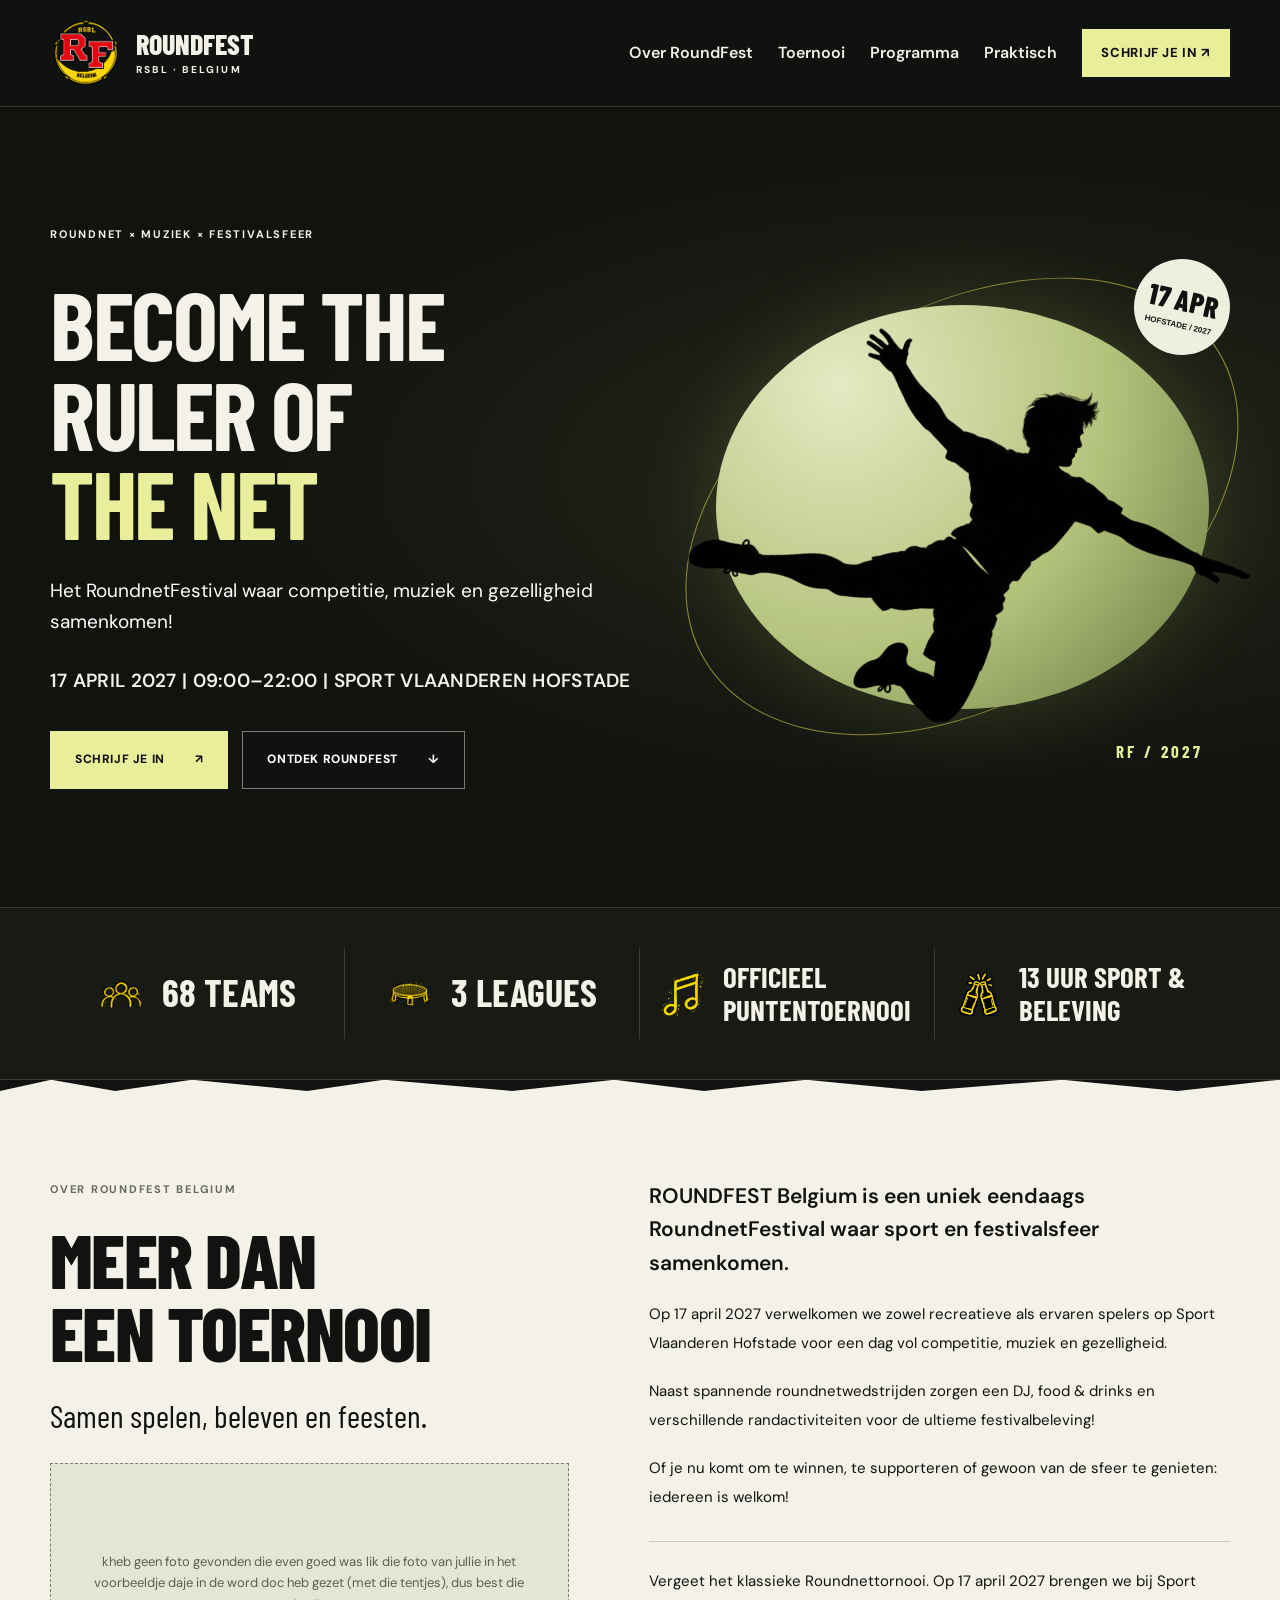
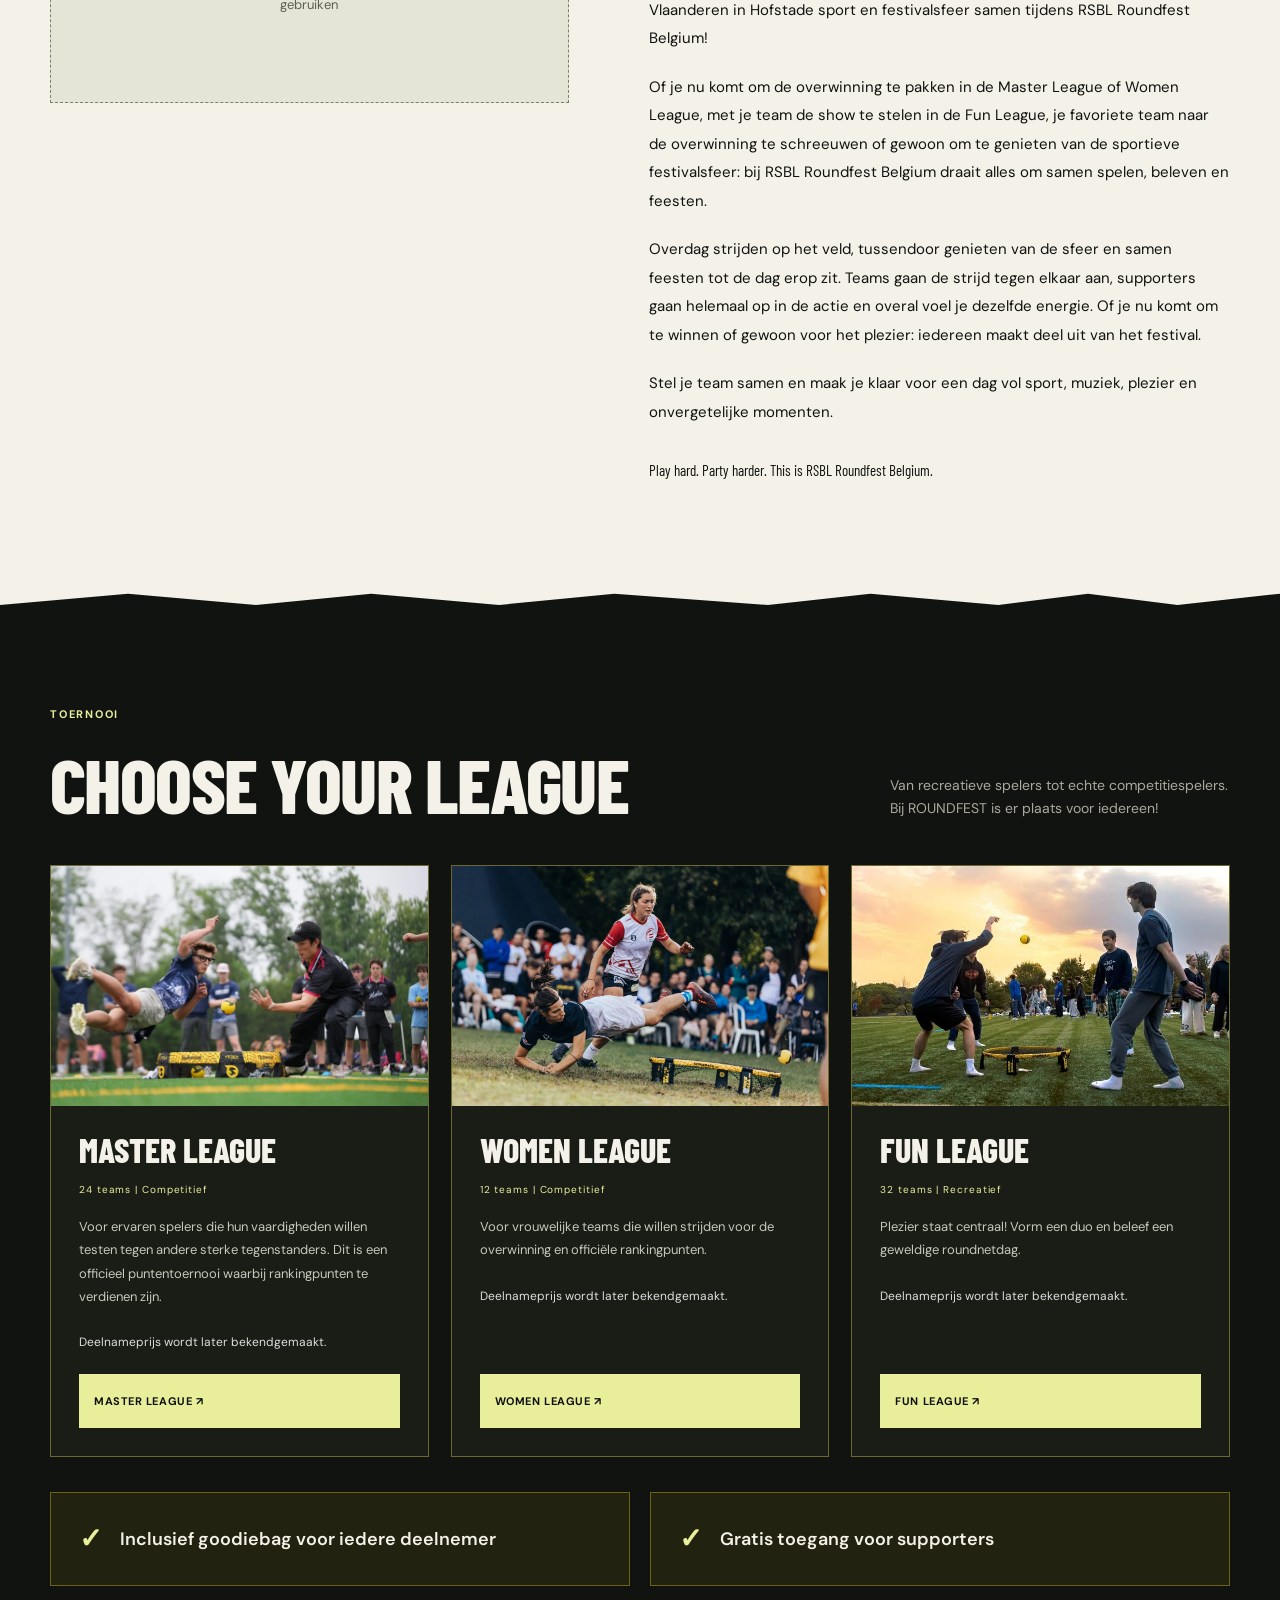
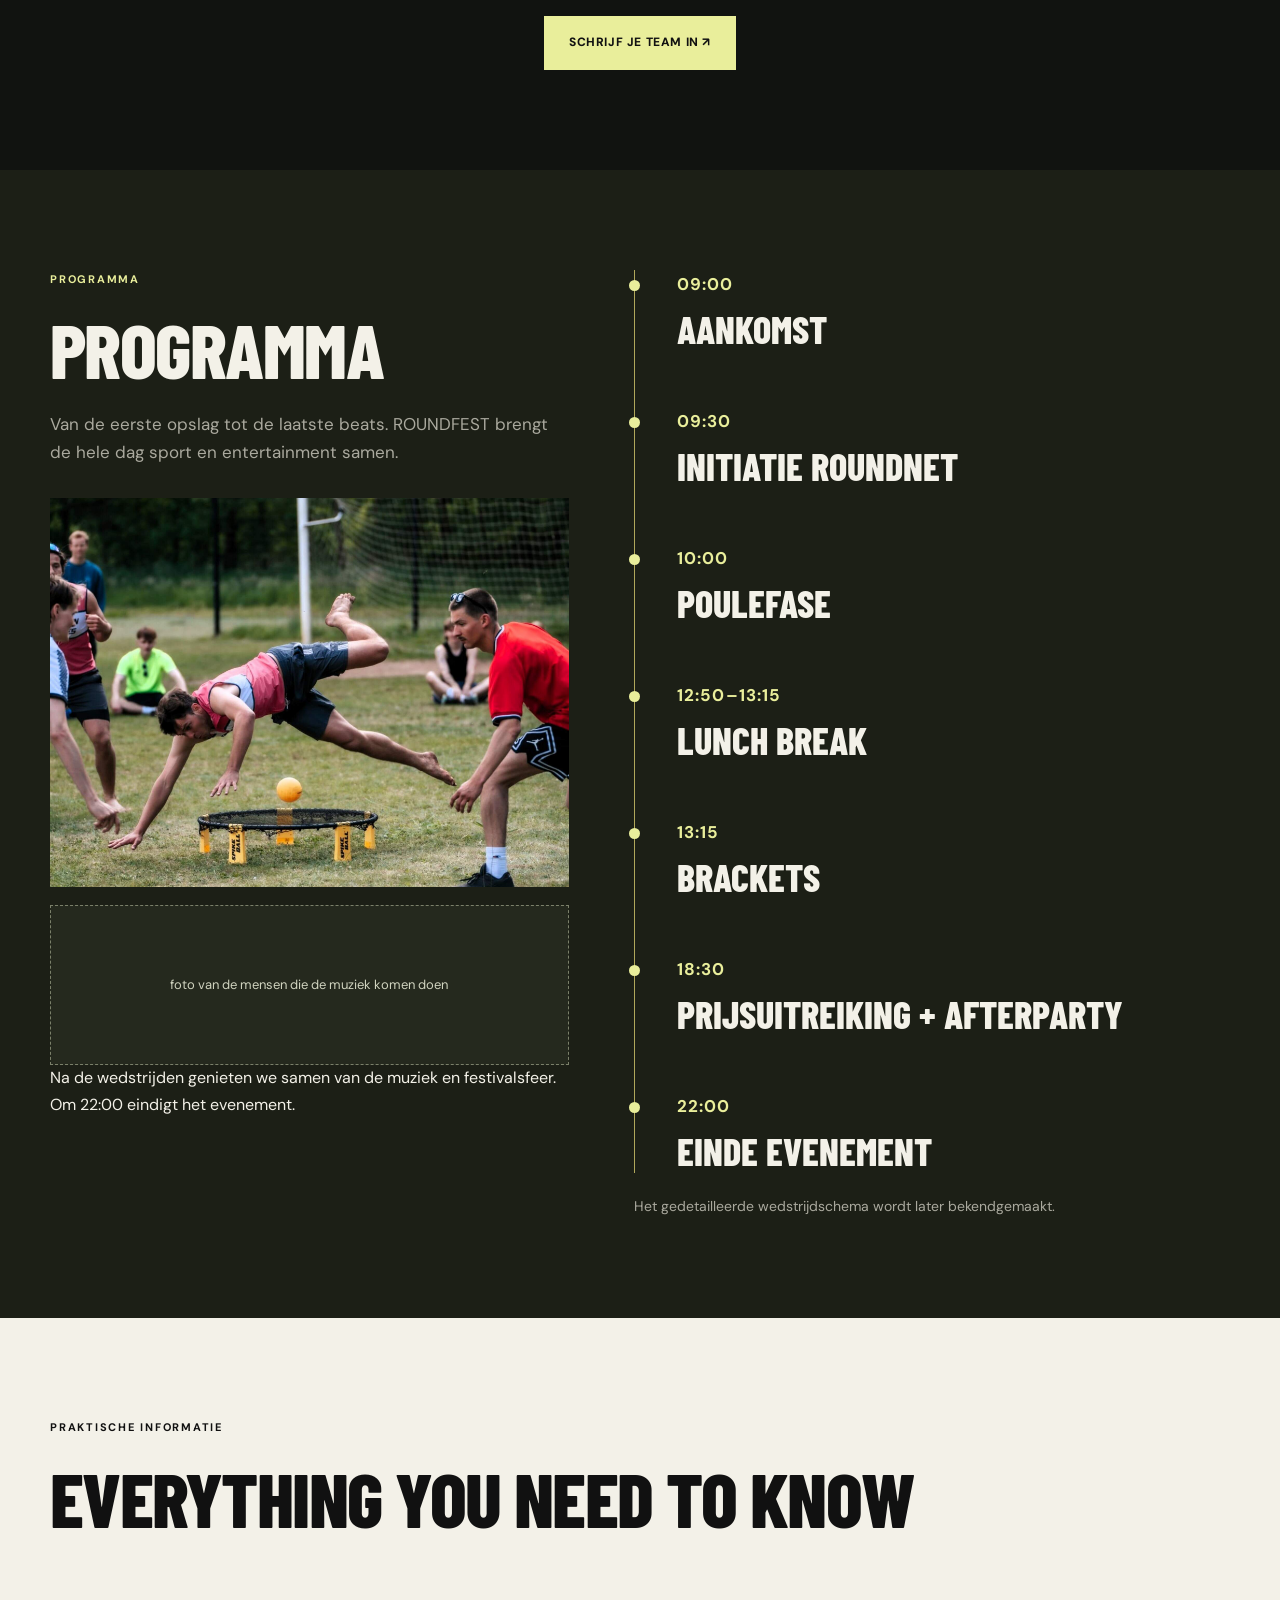
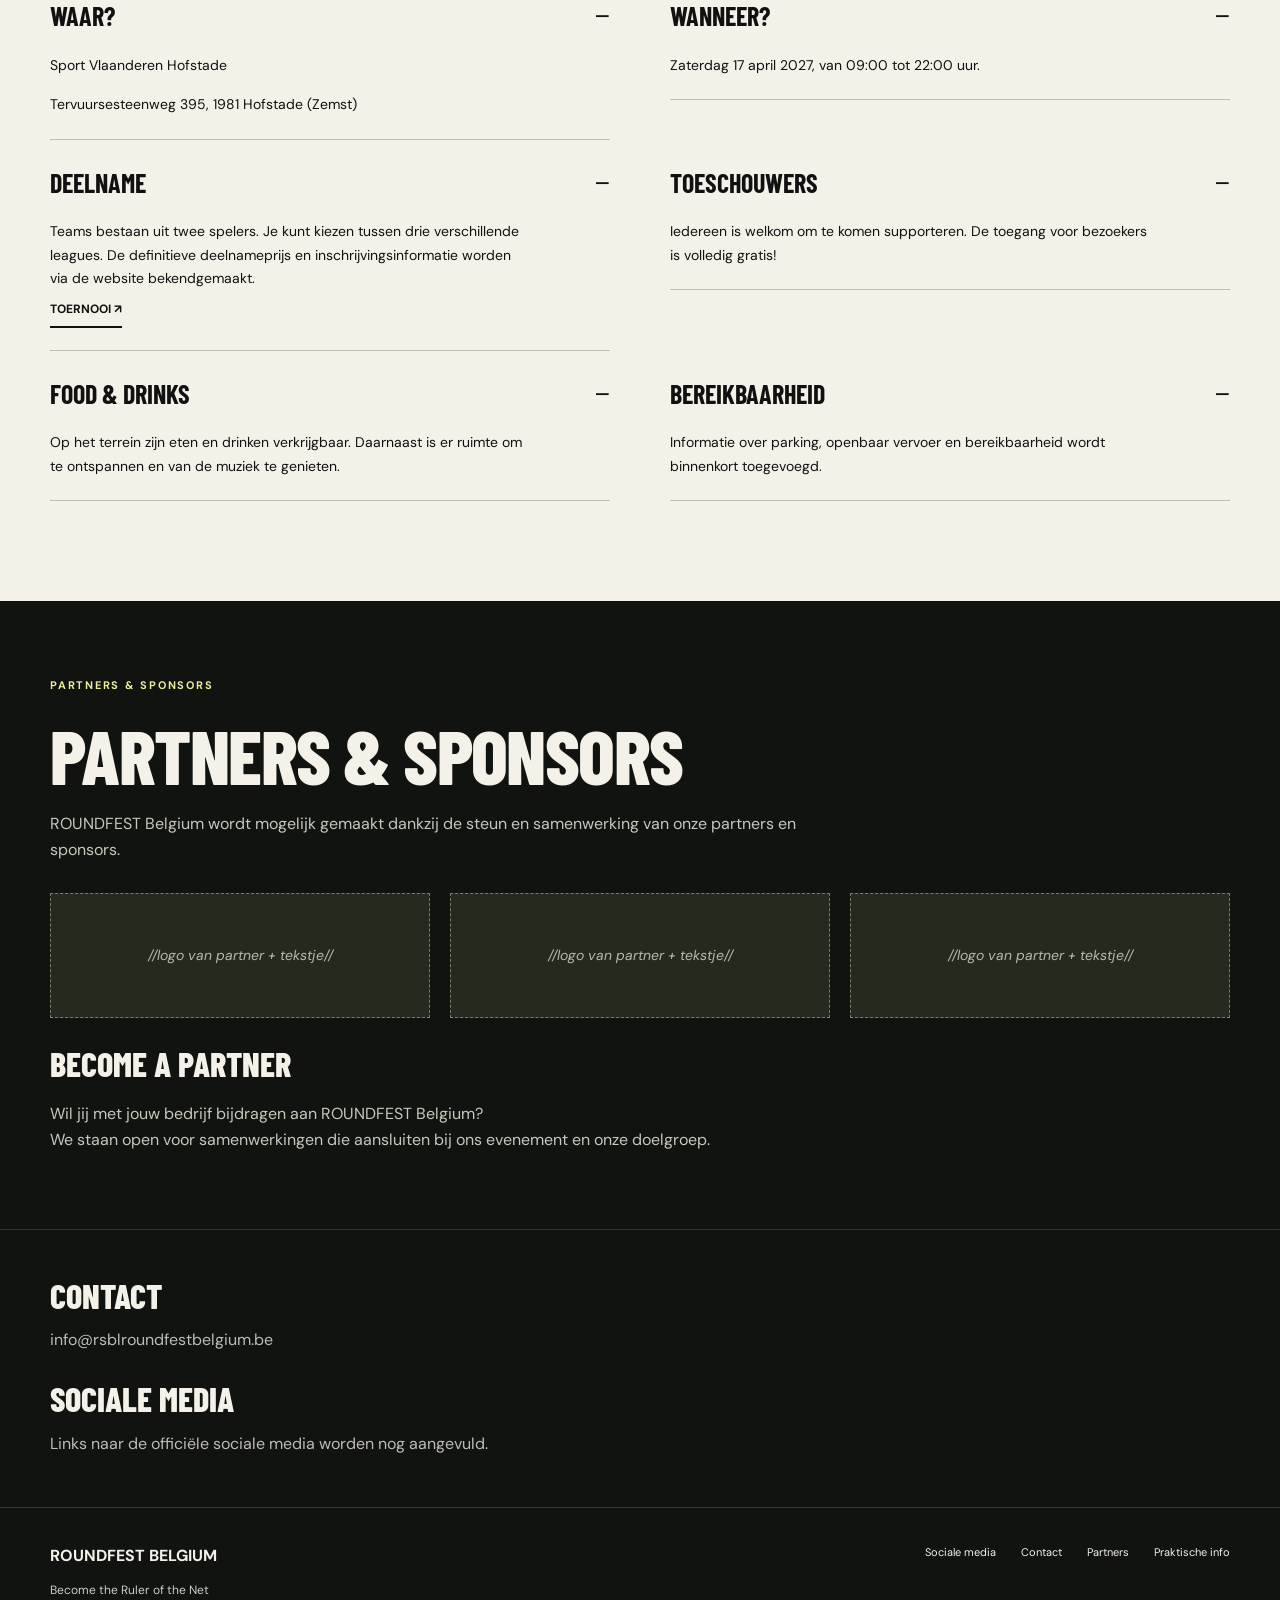
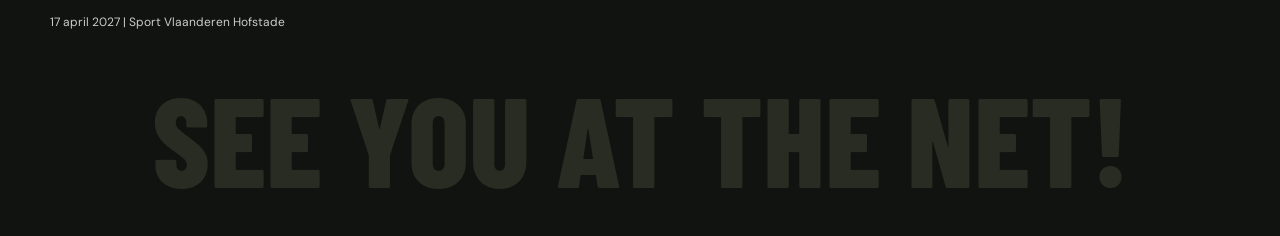
==== commit 544b7c46: "Update event schedule, venue address and contact details" ====
--- a/Website files/voorstel1/index.html
+++ b/Website files/voorstel1/index.html
@@ -1 +1 @@
-<!doctype html><html lang="nl"><head><meta charset="utf-8"><meta name="color-scheme" content="only light"><meta name="viewport" content="width=device-width,initial-scale=1"><title>Roundfest Belgium — Become the Ruler of the Net</title><meta name="description" content="Roundfest Belgium, 17 april 2027 in Sport Vlaanderen Hofstade. Het RoundnetFestival waar competitie, muziek en gezelligheid samenkomen."><link rel="icon" href="assets/Logo.png"><link rel="stylesheet" href="style.css?v=20261024-colors"></head><body class="original"><a class="skip" href="#main">Naar de inhoud</a><header><div class="wrap nav"><a class="brand" href="index.html"><img src="assets/Logo.png" alt="RF Belgium logo"><span>ROUNDFEST<small>RSBL · BELGIUM</small></span></a><button class="menu-toggle" type="button" aria-expanded="false" aria-controls="navigation">Menu</button><nav id="navigation" class="nav-links" aria-label="Hoofdnavigatie"><a href="#over">Over RoundFest</a><a href="#toernooi">Toernooi</a><a href="#programma">Programma</a><a href="#praktisch">Praktisch</a><a class="btn small" href="inschrijven.html">Schrijf je in ↗</a></nav></div></header><main id="main"><section class="hero"><div class="wrap hero-grid"><div><span class="kicker">ROUNDNET × MUZIEK × FESTIVALSFEER</span><h1>BECOME THE<br>RULER OF<br><span>THE NET</span></h1><p class="subtitle">Het RoundnetFestival waar competitie, muziek en gezelligheid samenkomen!</p><p class="date">17 APRIL 2027 | 10:00–22:00 | SPORT VLAANDEREN HOFSTADE</p><div class="actions"><a class="btn" href="inschrijven.html">Schrijf je in <span aria-hidden="true">↗</span></a><a class="btn outline" href="#over">Ontdek Roundfest <span aria-hidden="true">↓</span></a></div></div><div class="player-composition"><div class="player-disc"></div><img src="assets/Sprong.png" alt="Silhouet van een roundnetspeler in actie"><div class="player-badge">17 APR<small>HOFSTADE / 2027</small></div><span class="player-edition">RF / 2027</span></div></div></section><section class="stats" aria-label="Vier kerngegevens"><div class="wrap stat-grid"><div class="stat"><img src="assets/Mannetjes.png" alt=""><strong class="">68 TEAMS</strong></div><div class="stat"><img src="assets/Net.png" alt=""><strong class="">3 LEAGUES</strong></div><div class="stat"><img src="assets/MuziekNoot.png" alt=""><strong class="long">OFFICIEEL PUNTENTOERNOOI</strong></div><div class="stat"><img src="assets/Drinkflesjes.png" alt=""><strong class="long">12 UUR SPORT & BELEVING</strong></div></div></section><section class="section intro" id="over"><div class="wrap intro-grid"><div><span class="kicker">Over RoundFest</span><h2>MEER DAN<br>EEN TOERNOOI</h2><p class="quote">Samen spelen, beleven en feesten.</p><div class="placeholder"><span>kheb geen foto gevonden die even goed was lik die foto van jullie in het voorbeeldje daje in de word doc heb gezet (met die tentjes), dus best die gebruiken</span></div></div><div class="intro-text"><p class="lead">ROUNDFEST Belgium is een uniek eendaags RoundnetFestival waar sport en festivalsfeer samenkomen.</p><p>Op 17 april 2027 verwelkomen we zowel recreatieve als ervaren spelers op Sport Vlaanderen Hofstade voor een dag vol competitie, muziek en gezelligheid.</p><p>Naast spannende roundnetwedstrijden zorgen een DJ, food & drinks en verschillende randactiviteiten voor de ultieme festivalbeleving!</p><p>Of je nu komt om te winnen, te supporteren of gewoon van de sfeer te genieten: iedereen is welkom!</p><div class="extra-copy"><p>Vergeet het klassieke Roundnettornooi. Op 17 april 2027 brengen we bij Sport Vlaanderen in Hofstade sport en festivalsfeer samen tijdens RSBL Roundfest Belgium!</p><p>Of je nu komt om de overwinning te pakken in de Master League of Women League, met je team de show te stelen in de Fun League, je favoriete team naar de overwinning te schreeuwen of gewoon om te genieten van de sportieve festivalsfeer: bij RSBL Roundfest Belgium draait alles om samen spelen, beleven en feesten.</p><p>Overdag strijden op het veld, tussendoor genieten van de sfeer en samen feesten tot de dag erop zit. Teams gaan de strijd tegen elkaar aan, supporters gaan helemaal op in de actie en overal voel je dezelfde energie. Of je nu komt om te winnen of gewoon voor het plezier: iedereen maakt deel uit van het festival.</p><p>Stel je team samen en maak je klaar voor een dag vol sport, muziek, plezier en onvergetelijke momenten.</p><p class="quote">Play hard. Party harder. This is RSBL Roundfest Belgium.</p></div></div></div></section><section class="section" id="toernooi"><div class="wrap"><div class="section-head"><div><span class="kicker accent">Toernooi</span><h2>CHOOSE YOUR LEAGUE</h2></div><p>Van recreatieve spelers tot echte competitiespelers. Bij ROUNDFEST is er plaats voor iedereen!</p></div><div class="leagues"><article class="league"><div class="league-art"><img class="league-photo" src="assets/master-league.webp" alt="Spelers in actie tijdens een roundnetwedstrijd" loading="lazy"></div><div class="league-body"><h3>MASTER LEAGUE</h3><span class="meta">24 teams | Competitief</span><p>Voor ervaren spelers die hun vaardigheden willen testen tegen andere sterke tegenstanders. Dit is een officieel puntentoernooi waarbij rankingpunten te verdienen zijn.</p><p class="price">Deelnameprijs wordt later bekendgemaakt.</p><a class="btn" href="inschrijven.html?league=master">MASTER LEAGUE ↗</a></div></article><article class="league"><div class="league-art"><img class="league-photo" src="assets/women-league.webp" alt="Roundnetspeelsters in actie rond het net" loading="lazy"></div><div class="league-body"><h3>WOMEN LEAGUE</h3><span class="meta">12 teams | Competitief</span><p>Voor vrouwelijke teams die willen strijden voor de overwinning en officiële rankingpunten.</p><p class="price">Deelnameprijs wordt later bekendgemaakt.</p><a class="btn" href="inschrijven.html?league=women">WOMEN LEAGUE ↗</a></div></article><article class="league"><div class="league-art"><img class="league-photo" src="assets/fun-league.jpg" alt="Groep spelers rond een roundnet op het gras" loading="lazy"></div><div class="league-body"><h3>FUN LEAGUE</h3><span class="meta">32 teams | Recreatief</span><p>Plezier staat centraal! Vorm een duo, kruip in de huid van een iconisch duo en beleef een geweldige roundnetdag.</p><p class="price">Deelnameprijs wordt later bekendgemaakt.</p><a class="btn" href="inschrijven.html?league=fun">FUN LEAGUE ↗</a></div></article></div><div class="perks"><span>Inclusief goodiebag voor iedere deelnemer</span><span>Gratis toegang voor supporters</span></div><div class="section-cta"><a class="btn" href="inschrijven.html">Schrijf je team in ↗</a></div></div></section><section class="section program" id="programma"><div class="wrap program-grid"><div><span class="kicker accent">Programma</span><h2>PROGRAMMA</h2><p class="summary">Van de eerste opslag tot de laatste beats. ROUNDFEST brengt de hele dag sport en entertainment samen.</p><div class="program-images"><img class="program-photo" src="assets/roundnetwedstrijden.jpg" alt="Roundnetspeler duikt naar de bal tijdens een wedstrijd" loading="lazy"><div class="placeholder"><span>foto van de mensen die de muziek komen doen</span></div></div><p>Na de wedstrijden genieten we samen van de muziek en festivalsfeer. Om 22:00 eindigt het evenement.</p></div><div><div class="timeline"><div class="event"><time>10:00</time><h3>START ROUNDFEST</h3><p>Ontvangst van de teams en start van de sportieve activiteiten.</p></div><div class="event"><time>OVERDAG</time><h3>LET THE GAMES BEGIN</h3><p>Poulewedstrijden, muziek, food & drinks en randactiviteiten.</p></div><div class="event"><time>LATER OP DE DAG</time><h3>KNOCK-OUTS EN FINALE</h3><p>Knock-outwedstrijden en spannende finales.</p></div><div class="event"><time>AVOND</time><h3>SAMEN VIEREN</h3><p>Gezellig samenzijn, muziek en festivalsfeer.</p></div><div class="event"><time>22:00</time><h3>EINDE EVENEMENT</h3><p></p></div></div><p class="schedule-note">Het gedetailleerde wedstrijdschema en de exacte uren worden later bekendgemaakt.</p></div></div></section><section class="section info" id="praktisch"><div class="wrap"><span class="kicker">Praktische informatie</span><h2>EVERYTHING YOU NEED TO KNOW</h2><div class="faq"><details open><summary>WAAR?</summary><p>Sport Vlaanderen Hofstade</p><p>Het precieze adres en de ingang worden hier aangevuld zodra deze bevestigd zijn.</p></details><details open><summary>WANNEER?</summary><p>Zaterdag 17 april 2027, van 10:00 tot 22:00 uur.</p></details><details open><summary>DEELNAME</summary><p>Teams bestaan uit twee spelers. Je kunt kiezen tussen drie verschillende leagues. De definitieve deelnameprijs en inschrijvingsinformatie worden via de website bekendgemaakt.</p><a class="text-link" href="#toernooi">Toernooi ↗</a></details><details open><summary>TOESCHOUWERS</summary><p>Iedereen is welkom om te komen supporteren. De toegang voor bezoekers is volledig gratis!</p></details><details open><summary>FOOD & DRINKS</summary><p>Op het terrein zijn eten en drinken verkrijgbaar. Daarnaast is er ruimte om te ontspannen en van de muziek te genieten.</p></details><details open><summary>BEREIKBAARHEID</summary><p>Informatie over parking, openbaar vervoer en bereikbaarheid wordt binnenkort toegevoegd.</p></details></div></div></section><section class="partners-section" id="partners"><div class="wrap"><span class="kicker accent">Partners & sponsors</span><h2>PARTNERS & SPONSORS</h2><p>ROUNDFEST Belgium wordt mogelijk gemaakt dankzij de steun en samenwerking van onze partners en sponsors.</p><div class="sponsor-slots"><div class="placeholder"><span class="slot">//logo van partner + tekstje//</span></div><div class="placeholder"><span class="slot">//logo van partner + tekstje//</span></div><div class="placeholder"><span class="slot">//logo van partner + tekstje//</span></div></div><h3>BECOME A PARTNER</h3><p>Wil jij met jouw bedrijf bijdragen aan ROUNDFEST Belgium?<br>We staan open voor samenwerkingen die aansluiten bij ons evenement en onze doelgroep.</p></div></section><section class="contact-section" id="contact"><div class="wrap"><h3>CONTACT</h3><p>Contactgegevens worden nog aangevuld.</p><div id="socials"><h3 style="margin-top:30px">SOCIALE MEDIA</h3><p>Links naar de officiële sociale media worden nog aangevuld.</p></div></div></section></main><footer><div class="wrap"><div class="footer-row"><div class="footer-brand"><strong>ROUNDFEST BELGIUM</strong><small>Become the Ruler of the Net</small><small>17 april 2027 | Sport Vlaanderen Hofstade</small></div><nav class="footer-links" aria-label="Footernavigatie"><a href="index.html#socials">Sociale media</a><a href="index.html#contact">Contact</a><a href="index.html#partners">Partners</a><a href="index.html#praktisch">Praktische info</a></nav></div><p class="endline">SEE YOU AT THE NET!</p></div></footer><script src="app.js"></script></body></html>+<!doctype html><html lang="nl"><head><meta charset="utf-8"><meta name="color-scheme" content="only light"><meta name="viewport" content="width=device-width,initial-scale=1"><title>Roundfest Belgium — Become the Ruler of the Net</title><meta name="description" content="Roundfest Belgium, 17 april 2027 in Sport Vlaanderen Hofstade. Het RoundnetFestival waar competitie, muziek en gezelligheid samenkomen."><link rel="icon" href="assets/Logo.png"><link rel="stylesheet" href="style.css?v=20261024-colors"></head><body class="original"><a class="skip" href="#main">Naar de inhoud</a><header><div class="wrap nav"><a class="brand" href="index.html"><img src="assets/Logo.png" alt="RF Belgium logo"><span>ROUNDFEST<small>RSBL · BELGIUM</small></span></a><button class="menu-toggle" type="button" aria-expanded="false" aria-controls="navigation">Menu</button><nav id="navigation" class="nav-links" aria-label="Hoofdnavigatie"><a href="#over">Over RoundFest</a><a href="#toernooi">Toernooi</a><a href="#programma">Programma</a><a href="#praktisch">Praktisch</a><a class="btn small" href="inschrijven.html">Schrijf je in ↗</a></nav></div></header><main id="main"><section class="hero"><div class="wrap hero-grid"><div><span class="kicker">ROUNDNET × MUZIEK × FESTIVALSFEER</span><h1>BECOME THE<br>RULER OF<br><span>THE NET</span></h1><p class="subtitle">Het RoundnetFestival waar competitie, muziek en gezelligheid samenkomen!</p><p class="date">17 APRIL 2027 | 09:00–22:00 | SPORT VLAANDEREN HOFSTADE</p><div class="actions"><a class="btn" href="inschrijven.html">Schrijf je in <span aria-hidden="true">↗</span></a><a class="btn outline" href="#over">Ontdek Roundfest <span aria-hidden="true">↓</span></a></div></div><div class="player-composition"><div class="player-disc"></div><img src="assets/Sprong.png" alt="Silhouet van een roundnetspeler in actie"><div class="player-badge">17 APR<small>HOFSTADE / 2027</small></div><span class="player-edition">RF / 2027</span></div></div></section><section class="stats" aria-label="Vier kerngegevens"><div class="wrap stat-grid"><div class="stat"><img src="assets/Mannetjes.png" alt=""><strong class="">68 TEAMS</strong></div><div class="stat"><img src="assets/Net.png" alt=""><strong class="">3 LEAGUES</strong></div><div class="stat"><img src="assets/MuziekNoot.png" alt=""><strong class="long">OFFICIEEL PUNTENTOERNOOI</strong></div><div class="stat"><img src="assets/Drinkflesjes.png" alt=""><strong class="long">13 UUR SPORT & BELEVING</strong></div></div></section><section class="section intro" id="over"><div class="wrap intro-grid"><div><span class="kicker">Over Roundfest Belgium</span><h2>MEER DAN<br>EEN TOERNOOI</h2><p class="quote">Samen spelen, beleven en feesten.</p><div class="placeholder"><span>kheb geen foto gevonden die even goed was lik die foto van jullie in het voorbeeldje daje in de word doc heb gezet (met die tentjes), dus best die gebruiken</span></div></div><div class="intro-text"><p class="lead">ROUNDFEST Belgium is een uniek eendaags RoundnetFestival waar sport en festivalsfeer samenkomen.</p><p>Op 17 april 2027 verwelkomen we zowel recreatieve als ervaren spelers op Sport Vlaanderen Hofstade voor een dag vol competitie, muziek en gezelligheid.</p><p>Naast spannende roundnetwedstrijden zorgen een DJ, food & drinks en verschillende randactiviteiten voor de ultieme festivalbeleving!</p><p>Of je nu komt om te winnen, te supporteren of gewoon van de sfeer te genieten: iedereen is welkom!</p><div class="extra-copy"><p>Vergeet het klassieke Roundnettornooi. Op 17 april 2027 brengen we bij Sport Vlaanderen in Hofstade sport en festivalsfeer samen tijdens RSBL Roundfest Belgium!</p><p>Of je nu komt om de overwinning te pakken in de Master League of Women League, met je team de show te stelen in de Fun League, je favoriete team naar de overwinning te schreeuwen of gewoon om te genieten van de sportieve festivalsfeer: bij RSBL Roundfest Belgium draait alles om samen spelen, beleven en feesten.</p><p>Overdag strijden op het veld, tussendoor genieten van de sfeer en samen feesten tot de dag erop zit. Teams gaan de strijd tegen elkaar aan, supporters gaan helemaal op in de actie en overal voel je dezelfde energie. Of je nu komt om te winnen of gewoon voor het plezier: iedereen maakt deel uit van het festival.</p><p>Stel je team samen en maak je klaar voor een dag vol sport, muziek, plezier en onvergetelijke momenten.</p><p class="quote">Play hard. Party harder. This is RSBL Roundfest Belgium.</p></div></div></div></section><section class="section" id="toernooi"><div class="wrap"><div class="section-head"><div><span class="kicker accent">Toernooi</span><h2>CHOOSE YOUR LEAGUE</h2></div><p>Van recreatieve spelers tot echte competitiespelers. Bij ROUNDFEST is er plaats voor iedereen!</p></div><div class="leagues"><article class="league"><div class="league-art"><img class="league-photo" src="assets/master-league.webp" alt="Spelers in actie tijdens een roundnetwedstrijd" loading="lazy"></div><div class="league-body"><h3>MASTER LEAGUE</h3><span class="meta">24 teams | Competitief</span><p>Voor ervaren spelers die hun vaardigheden willen testen tegen andere sterke tegenstanders. Dit is een officieel puntentoernooi waarbij rankingpunten te verdienen zijn.</p><p class="price">Deelnameprijs wordt later bekendgemaakt.</p><a class="btn" href="inschrijven.html?league=master">MASTER LEAGUE ↗</a></div></article><article class="league"><div class="league-art"><img class="league-photo" src="assets/women-league.webp" alt="Roundnetspeelsters in actie rond het net" loading="lazy"></div><div class="league-body"><h3>WOMEN LEAGUE</h3><span class="meta">12 teams | Competitief</span><p>Voor vrouwelijke teams die willen strijden voor de overwinning en officiële rankingpunten.</p><p class="price">Deelnameprijs wordt later bekendgemaakt.</p><a class="btn" href="inschrijven.html?league=women">WOMEN LEAGUE ↗</a></div></article><article class="league"><div class="league-art"><img class="league-photo" src="assets/fun-league.jpg" alt="Groep spelers rond een roundnet op het gras" loading="lazy"></div><div class="league-body"><h3>FUN LEAGUE</h3><span class="meta">32 teams | Recreatief</span><p>Plezier staat centraal! Vorm een duo en beleef een geweldige roundnetdag.</p><p class="price">Deelnameprijs wordt later bekendgemaakt.</p><a class="btn" href="inschrijven.html?league=fun">FUN LEAGUE ↗</a></div></article></div><div class="perks"><span>Inclusief goodiebag voor iedere deelnemer</span><span>Gratis toegang voor supporters</span></div><div class="section-cta"><a class="btn" href="inschrijven.html">Schrijf je team in ↗</a></div></div></section><section class="section program" id="programma"><div class="wrap program-grid"><div><span class="kicker accent">Programma</span><h2>PROGRAMMA</h2><p class="summary">Van de eerste opslag tot de laatste beats. ROUNDFEST brengt de hele dag sport en entertainment samen.</p><div class="program-images"><img class="program-photo" src="assets/roundnetwedstrijden.jpg" alt="Roundnetspeler duikt naar de bal tijdens een wedstrijd" loading="lazy"><div class="placeholder"><span>foto van de mensen die de muziek komen doen</span></div></div><p>Na de wedstrijden genieten we samen van de muziek en festivalsfeer. Om 22:00 eindigt het evenement.</p></div><div><div class="timeline"><div class="event"><time>09:00</time><h3>AANKOMST</h3></div><div class="event"><time>09:30</time><h3>INITIATIE ROUNDNET</h3></div><div class="event"><time>10:00</time><h3>POULEFASE</h3></div><div class="event"><time>12:50–13:15</time><h3>LUNCH BREAK</h3></div><div class="event"><time>13:15</time><h3>BRACKETS</h3></div><div class="event"><time>18:30</time><h3>PRIJSUITREIKING + AFTERPARTY</h3></div><div class="event"><time>22:00</time><h3>EINDE EVENEMENT</h3></div></div><p class="schedule-note">Het gedetailleerde wedstrijdschema wordt later bekendgemaakt.</p></div></div></section><section class="section info" id="praktisch"><div class="wrap"><span class="kicker">Praktische informatie</span><h2>EVERYTHING YOU NEED TO KNOW</h2><div class="faq"><details open><summary>WAAR?</summary><p>Sport Vlaanderen Hofstade</p><p>Tervuursesteenweg 395, 1981 Hofstade (Zemst)</p></details><details open><summary>WANNEER?</summary><p>Zaterdag 17 april 2027, van 09:00 tot 22:00 uur.</p></details><details open><summary>DEELNAME</summary><p>Teams bestaan uit twee spelers. Je kunt kiezen tussen drie verschillende leagues. De definitieve deelnameprijs en inschrijvingsinformatie worden via de website bekendgemaakt.</p><a class="text-link" href="#toernooi">Toernooi ↗</a></details><details open><summary>TOESCHOUWERS</summary><p>Iedereen is welkom om te komen supporteren. De toegang voor bezoekers is volledig gratis!</p></details><details open><summary>FOOD & DRINKS</summary><p>Op het terrein zijn eten en drinken verkrijgbaar. Daarnaast is er ruimte om te ontspannen en van de muziek te genieten.</p></details><details open><summary>BEREIKBAARHEID</summary><p>Informatie over parking, openbaar vervoer en bereikbaarheid wordt binnenkort toegevoegd.</p></details></div></div></section><section class="partners-section" id="partners"><div class="wrap"><span class="kicker accent">Partners & sponsors</span><h2>PARTNERS & SPONSORS</h2><p>ROUNDFEST Belgium wordt mogelijk gemaakt dankzij de steun en samenwerking van onze partners en sponsors.</p><div class="sponsor-slots"><div class="placeholder"><span class="slot">//logo van partner + tekstje//</span></div><div class="placeholder"><span class="slot">//logo van partner + tekstje//</span></div><div class="placeholder"><span class="slot">//logo van partner + tekstje//</span></div></div><h3>BECOME A PARTNER</h3><p>Wil jij met jouw bedrijf bijdragen aan ROUNDFEST Belgium?<br>We staan open voor samenwerkingen die aansluiten bij ons evenement en onze doelgroep.</p></div></section><section class="contact-section" id="contact"><div class="wrap"><h3>CONTACT</h3><p><a href="mailto:info@rsblroundfestbelgium.be">info@rsblroundfestbelgium.be</a></p><div id="socials"><h3 style="margin-top:30px">SOCIALE MEDIA</h3><p>Links naar de officiële sociale media worden nog aangevuld.</p></div></div></section></main><footer><div class="wrap"><div class="footer-row"><div class="footer-brand"><strong>ROUNDFEST BELGIUM</strong><small>Become the Ruler of the Net</small><small>17 april 2027 | Sport Vlaanderen Hofstade</small></div><nav class="footer-links" aria-label="Footernavigatie"><a href="index.html#socials">Sociale media</a><a href="index.html#contact">Contact</a><a href="index.html#partners">Partners</a><a href="index.html#praktisch">Praktische info</a></nav></div><p class="endline">SEE YOU AT THE NET!</p></div></footer><script src="app.js"></script></body></html>
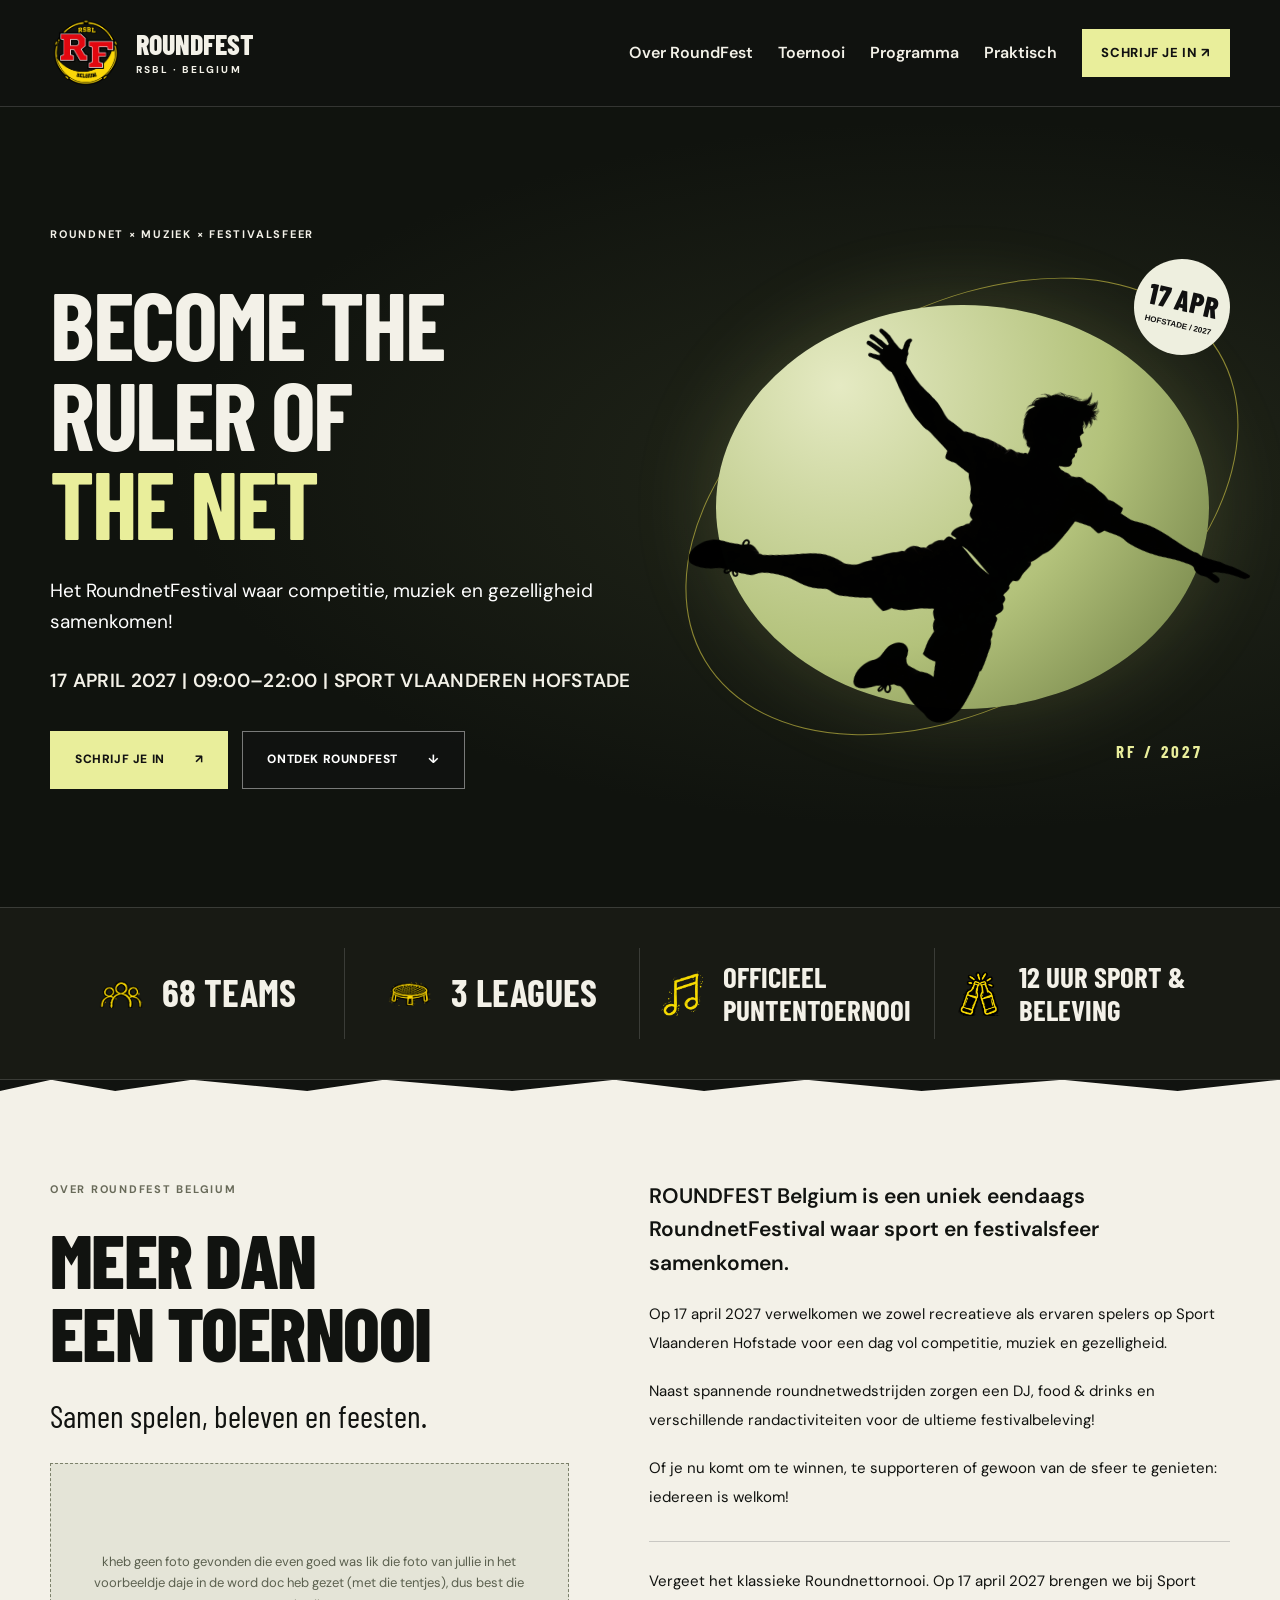
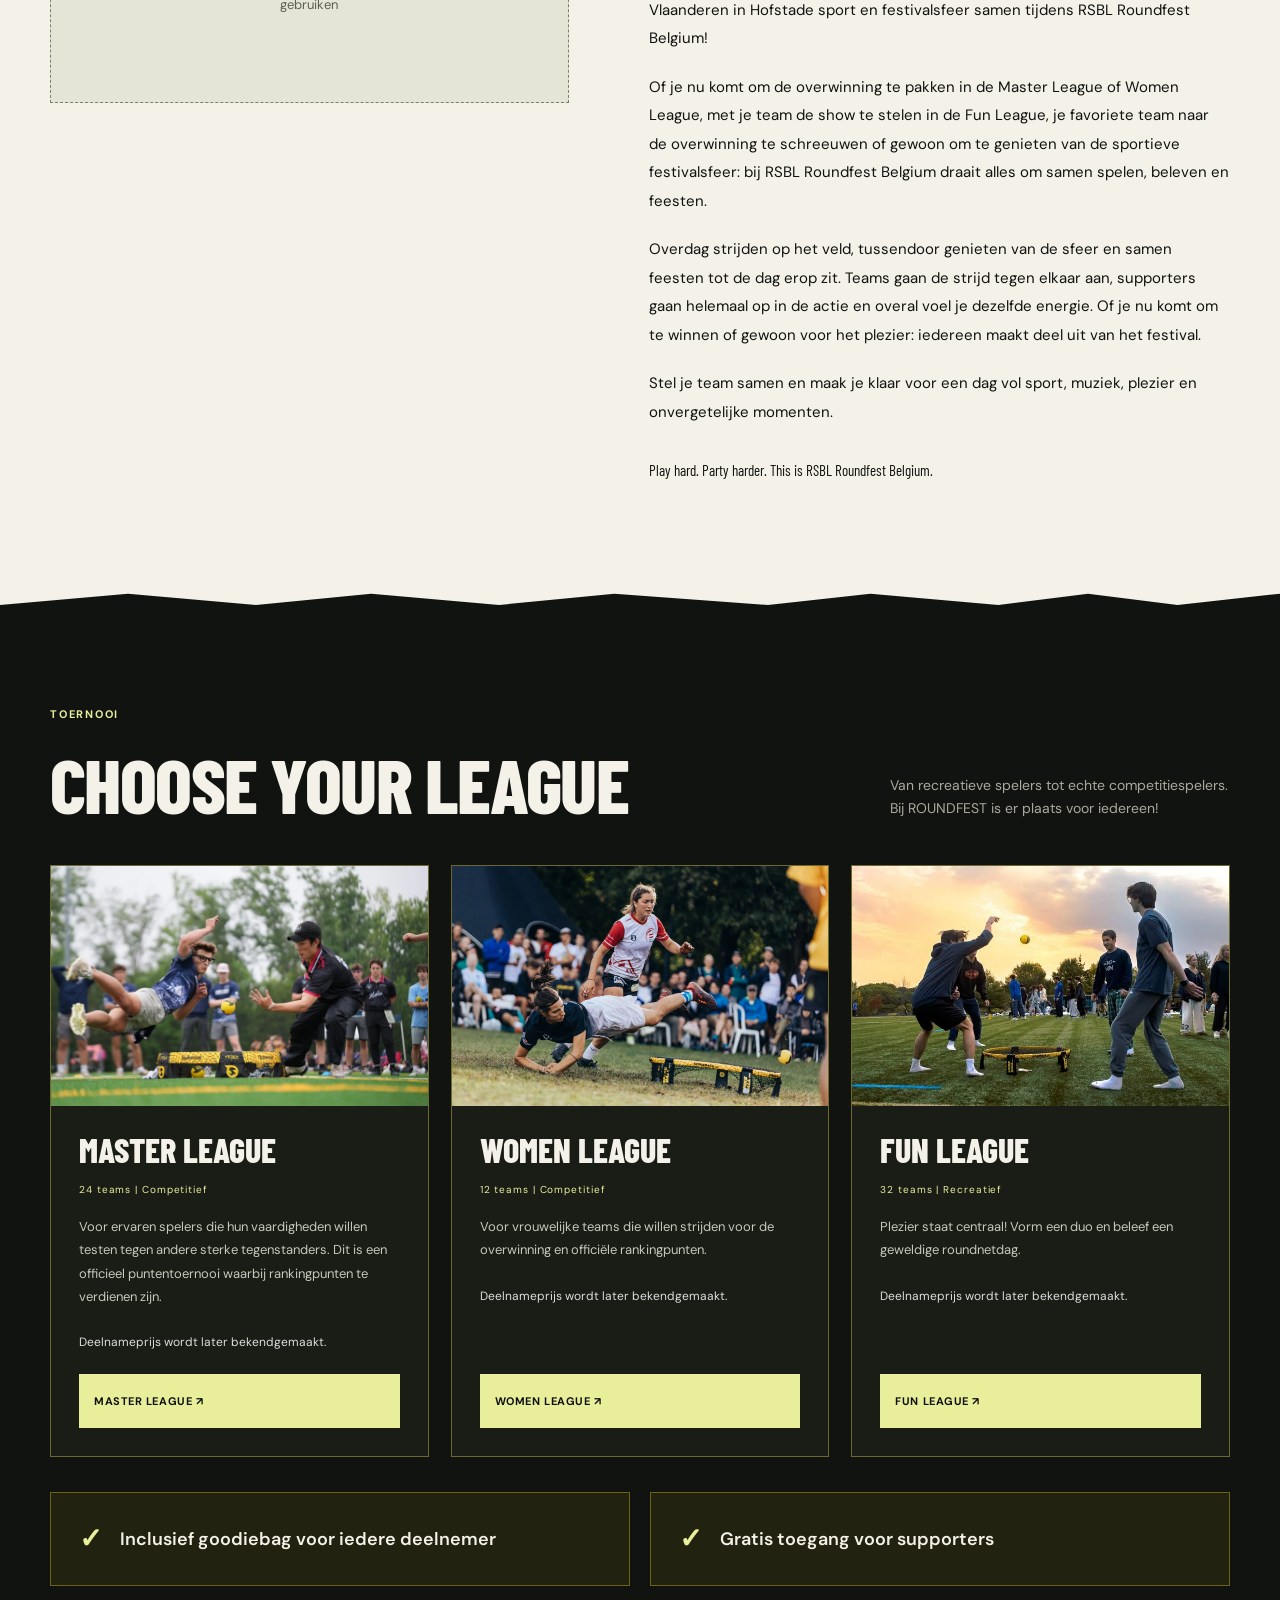
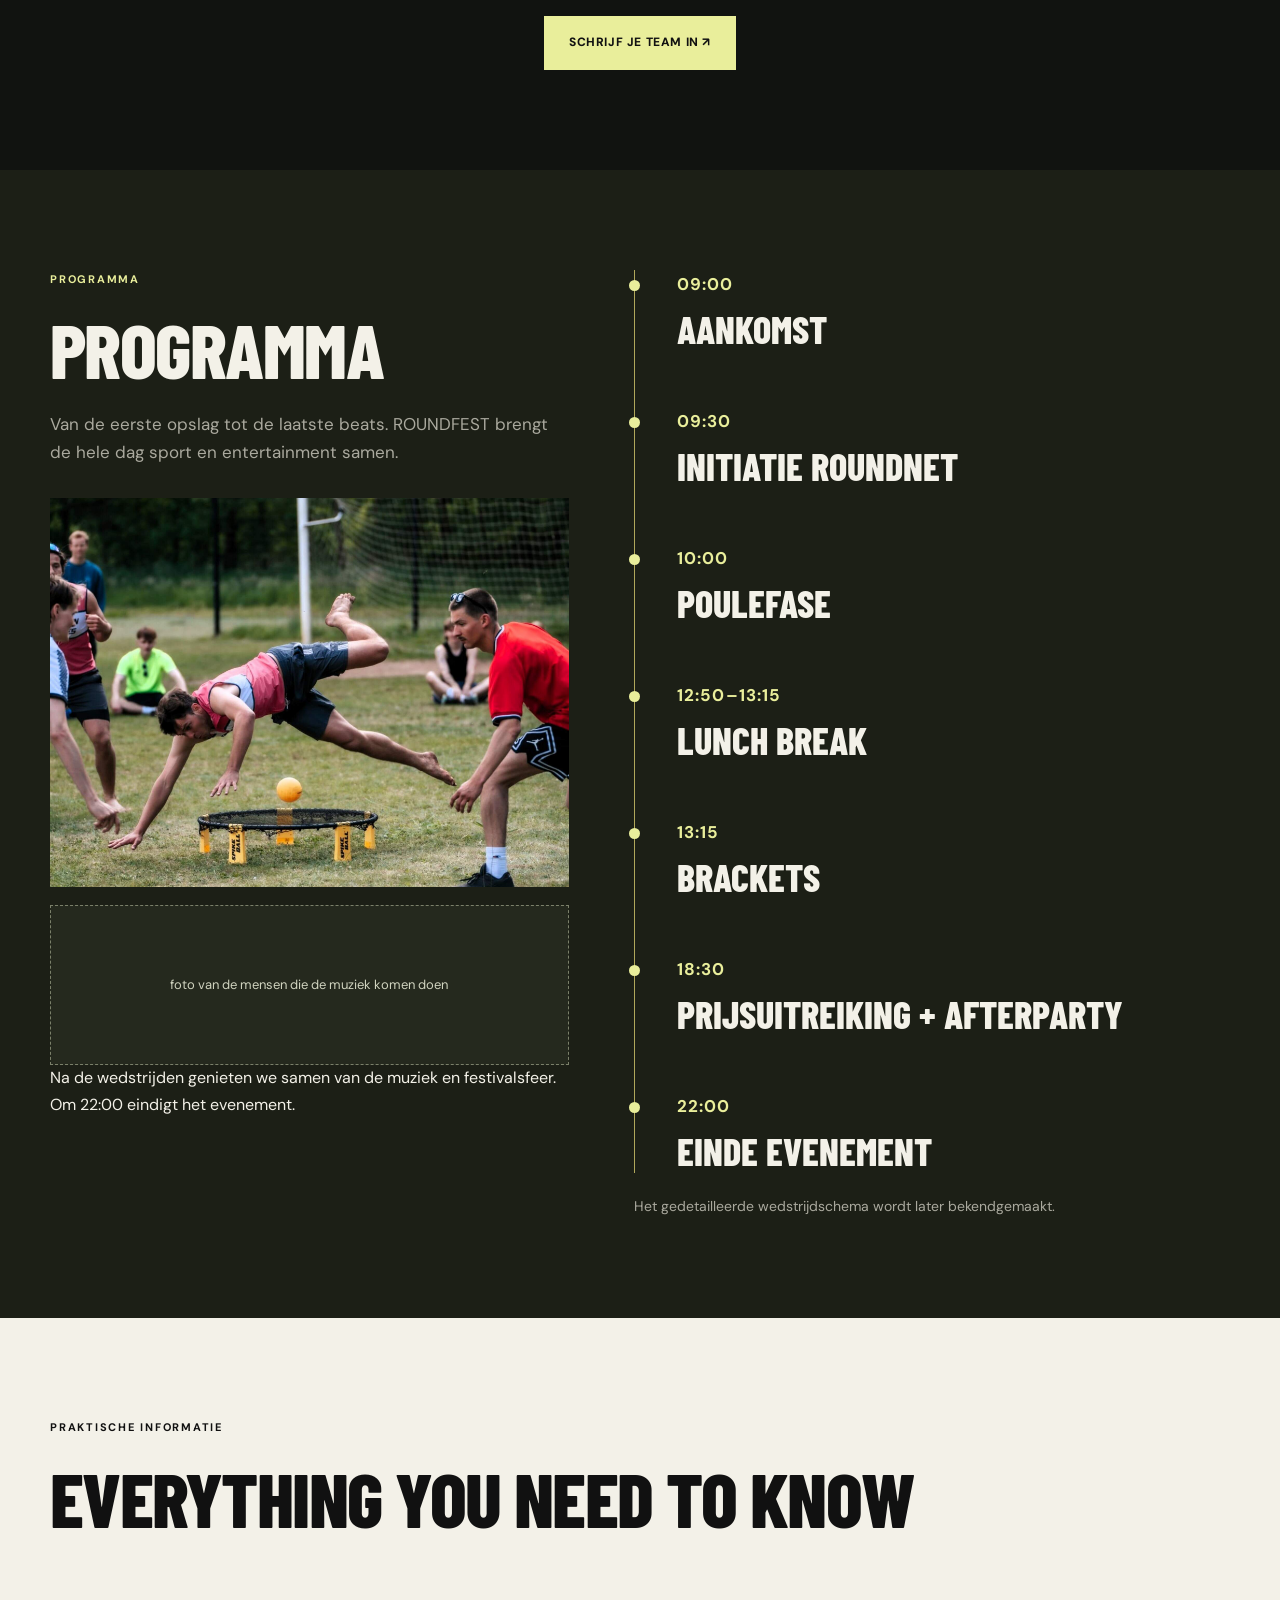
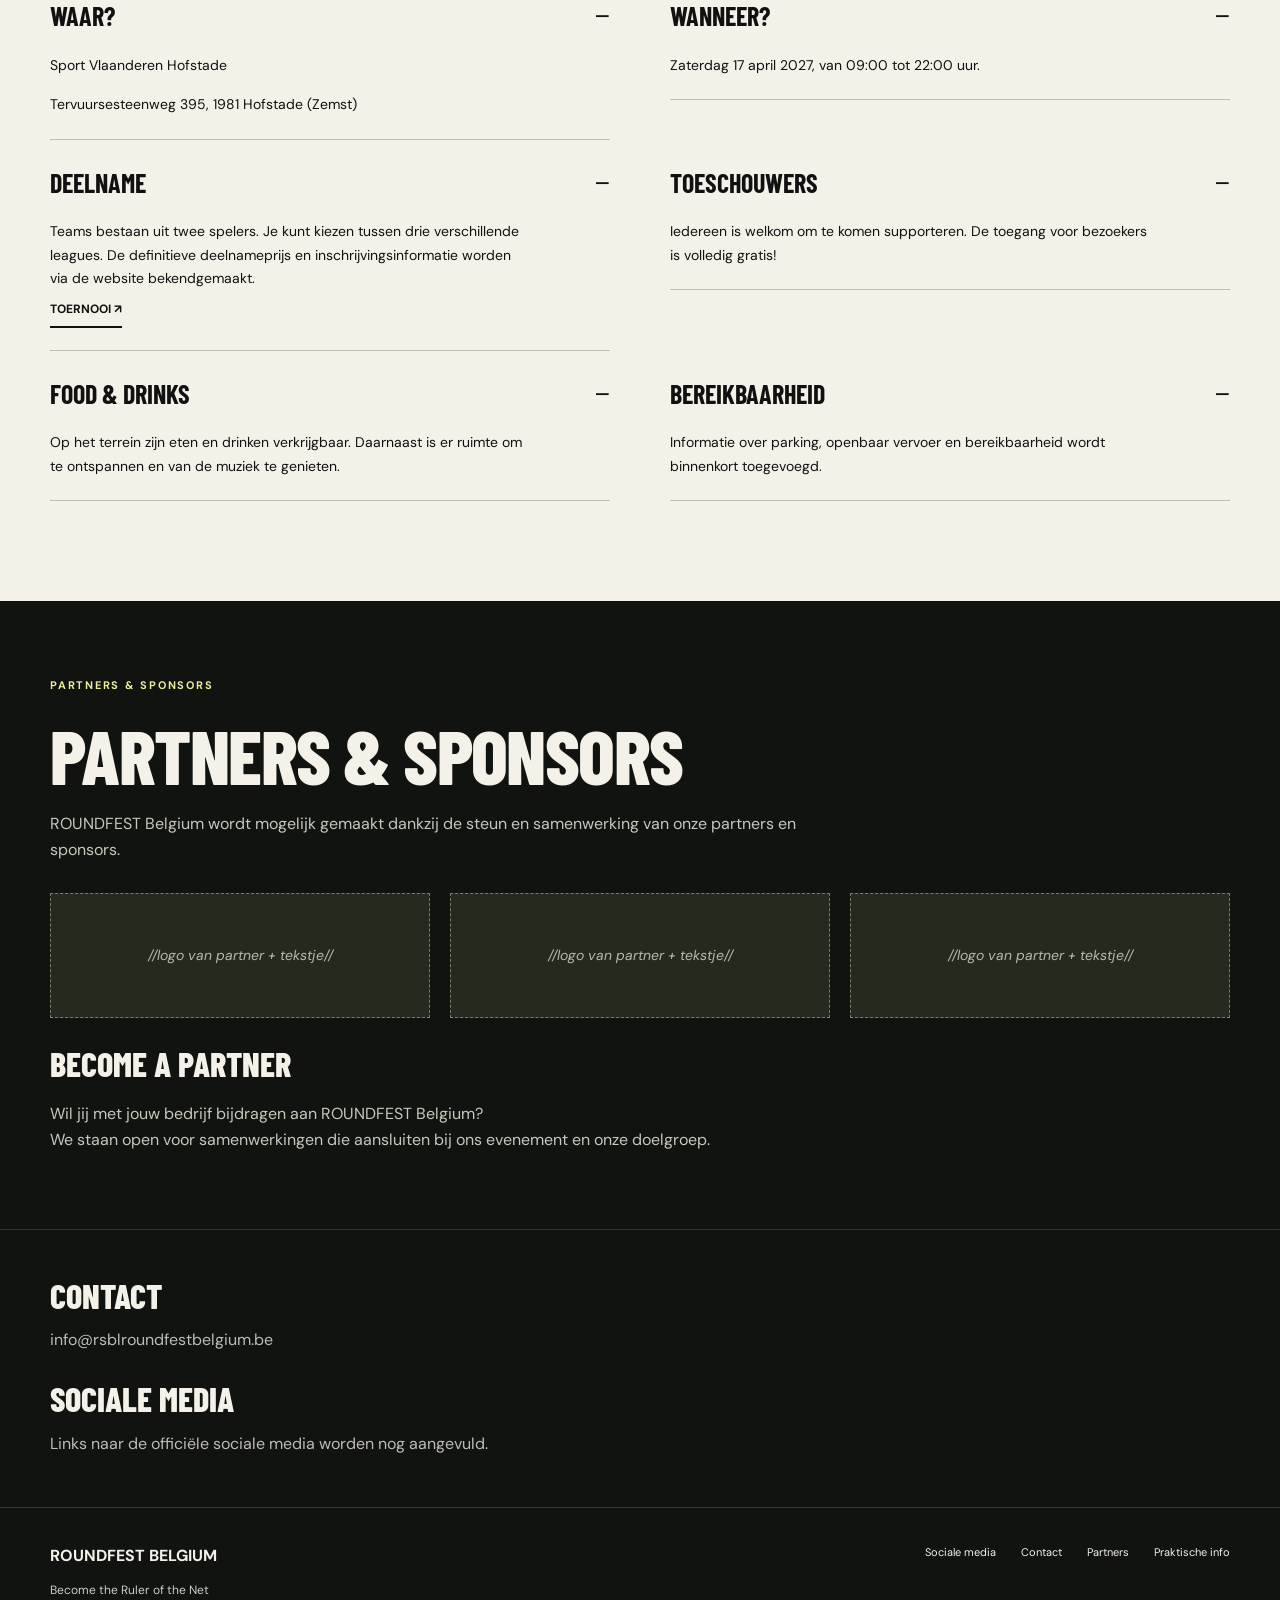
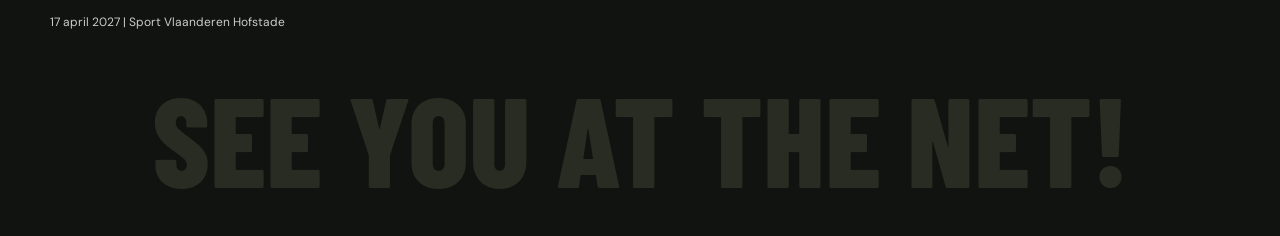
==== commit af1c8375: "Restore 12-hour highlight pending organizer confirmation" ====
--- a/Website files/voorstel1/index.html
+++ b/Website files/voorstel1/index.html
@@ -1 +1 @@
-<!doctype html><html lang="nl"><head><meta charset="utf-8"><meta name="color-scheme" content="only light"><meta name="viewport" content="width=device-width,initial-scale=1"><title>Roundfest Belgium — Become the Ruler of the Net</title><meta name="description" content="Roundfest Belgium, 17 april 2027 in Sport Vlaanderen Hofstade. Het RoundnetFestival waar competitie, muziek en gezelligheid samenkomen."><link rel="icon" href="assets/Logo.png"><link rel="stylesheet" href="style.css?v=20261024-colors"></head><body class="original"><a class="skip" href="#main">Naar de inhoud</a><header><div class="wrap nav"><a class="brand" href="index.html"><img src="assets/Logo.png" alt="RF Belgium logo"><span>ROUNDFEST<small>RSBL · BELGIUM</small></span></a><button class="menu-toggle" type="button" aria-expanded="false" aria-controls="navigation">Menu</button><nav id="navigation" class="nav-links" aria-label="Hoofdnavigatie"><a href="#over">Over RoundFest</a><a href="#toernooi">Toernooi</a><a href="#programma">Programma</a><a href="#praktisch">Praktisch</a><a class="btn small" href="inschrijven.html">Schrijf je in ↗</a></nav></div></header><main id="main"><section class="hero"><div class="wrap hero-grid"><div><span class="kicker">ROUNDNET × MUZIEK × FESTIVALSFEER</span><h1>BECOME THE<br>RULER OF<br><span>THE NET</span></h1><p class="subtitle">Het RoundnetFestival waar competitie, muziek en gezelligheid samenkomen!</p><p class="date">17 APRIL 2027 | 09:00–22:00 | SPORT VLAANDEREN HOFSTADE</p><div class="actions"><a class="btn" href="inschrijven.html">Schrijf je in <span aria-hidden="true">↗</span></a><a class="btn outline" href="#over">Ontdek Roundfest <span aria-hidden="true">↓</span></a></div></div><div class="player-composition"><div class="player-disc"></div><img src="assets/Sprong.png" alt="Silhouet van een roundnetspeler in actie"><div class="player-badge">17 APR<small>HOFSTADE / 2027</small></div><span class="player-edition">RF / 2027</span></div></div></section><section class="stats" aria-label="Vier kerngegevens"><div class="wrap stat-grid"><div class="stat"><img src="assets/Mannetjes.png" alt=""><strong class="">68 TEAMS</strong></div><div class="stat"><img src="assets/Net.png" alt=""><strong class="">3 LEAGUES</strong></div><div class="stat"><img src="assets/MuziekNoot.png" alt=""><strong class="long">OFFICIEEL PUNTENTOERNOOI</strong></div><div class="stat"><img src="assets/Drinkflesjes.png" alt=""><strong class="long">13 UUR SPORT & BELEVING</strong></div></div></section><section class="section intro" id="over"><div class="wrap intro-grid"><div><span class="kicker">Over Roundfest Belgium</span><h2>MEER DAN<br>EEN TOERNOOI</h2><p class="quote">Samen spelen, beleven en feesten.</p><div class="placeholder"><span>kheb geen foto gevonden die even goed was lik die foto van jullie in het voorbeeldje daje in de word doc heb gezet (met die tentjes), dus best die gebruiken</span></div></div><div class="intro-text"><p class="lead">ROUNDFEST Belgium is een uniek eendaags RoundnetFestival waar sport en festivalsfeer samenkomen.</p><p>Op 17 april 2027 verwelkomen we zowel recreatieve als ervaren spelers op Sport Vlaanderen Hofstade voor een dag vol competitie, muziek en gezelligheid.</p><p>Naast spannende roundnetwedstrijden zorgen een DJ, food & drinks en verschillende randactiviteiten voor de ultieme festivalbeleving!</p><p>Of je nu komt om te winnen, te supporteren of gewoon van de sfeer te genieten: iedereen is welkom!</p><div class="extra-copy"><p>Vergeet het klassieke Roundnettornooi. Op 17 april 2027 brengen we bij Sport Vlaanderen in Hofstade sport en festivalsfeer samen tijdens RSBL Roundfest Belgium!</p><p>Of je nu komt om de overwinning te pakken in de Master League of Women League, met je team de show te stelen in de Fun League, je favoriete team naar de overwinning te schreeuwen of gewoon om te genieten van de sportieve festivalsfeer: bij RSBL Roundfest Belgium draait alles om samen spelen, beleven en feesten.</p><p>Overdag strijden op het veld, tussendoor genieten van de sfeer en samen feesten tot de dag erop zit. Teams gaan de strijd tegen elkaar aan, supporters gaan helemaal op in de actie en overal voel je dezelfde energie. Of je nu komt om te winnen of gewoon voor het plezier: iedereen maakt deel uit van het festival.</p><p>Stel je team samen en maak je klaar voor een dag vol sport, muziek, plezier en onvergetelijke momenten.</p><p class="quote">Play hard. Party harder. This is RSBL Roundfest Belgium.</p></div></div></div></section><section class="section" id="toernooi"><div class="wrap"><div class="section-head"><div><span class="kicker accent">Toernooi</span><h2>CHOOSE YOUR LEAGUE</h2></div><p>Van recreatieve spelers tot echte competitiespelers. Bij ROUNDFEST is er plaats voor iedereen!</p></div><div class="leagues"><article class="league"><div class="league-art"><img class="league-photo" src="assets/master-league.webp" alt="Spelers in actie tijdens een roundnetwedstrijd" loading="lazy"></div><div class="league-body"><h3>MASTER LEAGUE</h3><span class="meta">24 teams | Competitief</span><p>Voor ervaren spelers die hun vaardigheden willen testen tegen andere sterke tegenstanders. Dit is een officieel puntentoernooi waarbij rankingpunten te verdienen zijn.</p><p class="price">Deelnameprijs wordt later bekendgemaakt.</p><a class="btn" href="inschrijven.html?league=master">MASTER LEAGUE ↗</a></div></article><article class="league"><div class="league-art"><img class="league-photo" src="assets/women-league.webp" alt="Roundnetspeelsters in actie rond het net" loading="lazy"></div><div class="league-body"><h3>WOMEN LEAGUE</h3><span class="meta">12 teams | Competitief</span><p>Voor vrouwelijke teams die willen strijden voor de overwinning en officiële rankingpunten.</p><p class="price">Deelnameprijs wordt later bekendgemaakt.</p><a class="btn" href="inschrijven.html?league=women">WOMEN LEAGUE ↗</a></div></article><article class="league"><div class="league-art"><img class="league-photo" src="assets/fun-league.jpg" alt="Groep spelers rond een roundnet op het gras" loading="lazy"></div><div class="league-body"><h3>FUN LEAGUE</h3><span class="meta">32 teams | Recreatief</span><p>Plezier staat centraal! Vorm een duo en beleef een geweldige roundnetdag.</p><p class="price">Deelnameprijs wordt later bekendgemaakt.</p><a class="btn" href="inschrijven.html?league=fun">FUN LEAGUE ↗</a></div></article></div><div class="perks"><span>Inclusief goodiebag voor iedere deelnemer</span><span>Gratis toegang voor supporters</span></div><div class="section-cta"><a class="btn" href="inschrijven.html">Schrijf je team in ↗</a></div></div></section><section class="section program" id="programma"><div class="wrap program-grid"><div><span class="kicker accent">Programma</span><h2>PROGRAMMA</h2><p class="summary">Van de eerste opslag tot de laatste beats. ROUNDFEST brengt de hele dag sport en entertainment samen.</p><div class="program-images"><img class="program-photo" src="assets/roundnetwedstrijden.jpg" alt="Roundnetspeler duikt naar de bal tijdens een wedstrijd" loading="lazy"><div class="placeholder"><span>foto van de mensen die de muziek komen doen</span></div></div><p>Na de wedstrijden genieten we samen van de muziek en festivalsfeer. Om 22:00 eindigt het evenement.</p></div><div><div class="timeline"><div class="event"><time>09:00</time><h3>AANKOMST</h3></div><div class="event"><time>09:30</time><h3>INITIATIE ROUNDNET</h3></div><div class="event"><time>10:00</time><h3>POULEFASE</h3></div><div class="event"><time>12:50–13:15</time><h3>LUNCH BREAK</h3></div><div class="event"><time>13:15</time><h3>BRACKETS</h3></div><div class="event"><time>18:30</time><h3>PRIJSUITREIKING + AFTERPARTY</h3></div><div class="event"><time>22:00</time><h3>EINDE EVENEMENT</h3></div></div><p class="schedule-note">Het gedetailleerde wedstrijdschema wordt later bekendgemaakt.</p></div></div></section><section class="section info" id="praktisch"><div class="wrap"><span class="kicker">Praktische informatie</span><h2>EVERYTHING YOU NEED TO KNOW</h2><div class="faq"><details open><summary>WAAR?</summary><p>Sport Vlaanderen Hofstade</p><p>Tervuursesteenweg 395, 1981 Hofstade (Zemst)</p></details><details open><summary>WANNEER?</summary><p>Zaterdag 17 april 2027, van 09:00 tot 22:00 uur.</p></details><details open><summary>DEELNAME</summary><p>Teams bestaan uit twee spelers. Je kunt kiezen tussen drie verschillende leagues. De definitieve deelnameprijs en inschrijvingsinformatie worden via de website bekendgemaakt.</p><a class="text-link" href="#toernooi">Toernooi ↗</a></details><details open><summary>TOESCHOUWERS</summary><p>Iedereen is welkom om te komen supporteren. De toegang voor bezoekers is volledig gratis!</p></details><details open><summary>FOOD & DRINKS</summary><p>Op het terrein zijn eten en drinken verkrijgbaar. Daarnaast is er ruimte om te ontspannen en van de muziek te genieten.</p></details><details open><summary>BEREIKBAARHEID</summary><p>Informatie over parking, openbaar vervoer en bereikbaarheid wordt binnenkort toegevoegd.</p></details></div></div></section><section class="partners-section" id="partners"><div class="wrap"><span class="kicker accent">Partners & sponsors</span><h2>PARTNERS & SPONSORS</h2><p>ROUNDFEST Belgium wordt mogelijk gemaakt dankzij de steun en samenwerking van onze partners en sponsors.</p><div class="sponsor-slots"><div class="placeholder"><span class="slot">//logo van partner + tekstje//</span></div><div class="placeholder"><span class="slot">//logo van partner + tekstje//</span></div><div class="placeholder"><span class="slot">//logo van partner + tekstje//</span></div></div><h3>BECOME A PARTNER</h3><p>Wil jij met jouw bedrijf bijdragen aan ROUNDFEST Belgium?<br>We staan open voor samenwerkingen die aansluiten bij ons evenement en onze doelgroep.</p></div></section><section class="contact-section" id="contact"><div class="wrap"><h3>CONTACT</h3><p><a href="mailto:info@rsblroundfestbelgium.be">info@rsblroundfestbelgium.be</a></p><div id="socials"><h3 style="margin-top:30px">SOCIALE MEDIA</h3><p>Links naar de officiële sociale media worden nog aangevuld.</p></div></div></section></main><footer><div class="wrap"><div class="footer-row"><div class="footer-brand"><strong>ROUNDFEST BELGIUM</strong><small>Become the Ruler of the Net</small><small>17 april 2027 | Sport Vlaanderen Hofstade</small></div><nav class="footer-links" aria-label="Footernavigatie"><a href="index.html#socials">Sociale media</a><a href="index.html#contact">Contact</a><a href="index.html#partners">Partners</a><a href="index.html#praktisch">Praktische info</a></nav></div><p class="endline">SEE YOU AT THE NET!</p></div></footer><script src="app.js"></script></body></html>+<!doctype html><html lang="nl"><head><meta charset="utf-8"><meta name="color-scheme" content="only light"><meta name="viewport" content="width=device-width,initial-scale=1"><title>Roundfest Belgium — Become the Ruler of the Net</title><meta name="description" content="Roundfest Belgium, 17 april 2027 in Sport Vlaanderen Hofstade. Het RoundnetFestival waar competitie, muziek en gezelligheid samenkomen."><link rel="icon" href="assets/Logo.png"><link rel="stylesheet" href="style.css?v=20261024-colors"></head><body class="original"><a class="skip" href="#main">Naar de inhoud</a><header><div class="wrap nav"><a class="brand" href="index.html"><img src="assets/Logo.png" alt="RF Belgium logo"><span>ROUNDFEST<small>RSBL · BELGIUM</small></span></a><button class="menu-toggle" type="button" aria-expanded="false" aria-controls="navigation">Menu</button><nav id="navigation" class="nav-links" aria-label="Hoofdnavigatie"><a href="#over">Over RoundFest</a><a href="#toernooi">Toernooi</a><a href="#programma">Programma</a><a href="#praktisch">Praktisch</a><a class="btn small" href="inschrijven.html">Schrijf je in ↗</a></nav></div></header><main id="main"><section class="hero"><div class="wrap hero-grid"><div><span class="kicker">ROUNDNET × MUZIEK × FESTIVALSFEER</span><h1>BECOME THE<br>RULER OF<br><span>THE NET</span></h1><p class="subtitle">Het RoundnetFestival waar competitie, muziek en gezelligheid samenkomen!</p><p class="date">17 APRIL 2027 | 09:00–22:00 | SPORT VLAANDEREN HOFSTADE</p><div class="actions"><a class="btn" href="inschrijven.html">Schrijf je in <span aria-hidden="true">↗</span></a><a class="btn outline" href="#over">Ontdek Roundfest <span aria-hidden="true">↓</span></a></div></div><div class="player-composition"><div class="player-disc"></div><img src="assets/Sprong.png" alt="Silhouet van een roundnetspeler in actie"><div class="player-badge">17 APR<small>HOFSTADE / 2027</small></div><span class="player-edition">RF / 2027</span></div></div></section><section class="stats" aria-label="Vier kerngegevens"><div class="wrap stat-grid"><div class="stat"><img src="assets/Mannetjes.png" alt=""><strong class="">68 TEAMS</strong></div><div class="stat"><img src="assets/Net.png" alt=""><strong class="">3 LEAGUES</strong></div><div class="stat"><img src="assets/MuziekNoot.png" alt=""><strong class="long">OFFICIEEL PUNTENTOERNOOI</strong></div><div class="stat"><img src="assets/Drinkflesjes.png" alt=""><strong class="long">12 UUR SPORT & BELEVING</strong></div></div></section><section class="section intro" id="over"><div class="wrap intro-grid"><div><span class="kicker">Over Roundfest Belgium</span><h2>MEER DAN<br>EEN TOERNOOI</h2><p class="quote">Samen spelen, beleven en feesten.</p><div class="placeholder"><span>kheb geen foto gevonden die even goed was lik die foto van jullie in het voorbeeldje daje in de word doc heb gezet (met die tentjes), dus best die gebruiken</span></div></div><div class="intro-text"><p class="lead">ROUNDFEST Belgium is een uniek eendaags RoundnetFestival waar sport en festivalsfeer samenkomen.</p><p>Op 17 april 2027 verwelkomen we zowel recreatieve als ervaren spelers op Sport Vlaanderen Hofstade voor een dag vol competitie, muziek en gezelligheid.</p><p>Naast spannende roundnetwedstrijden zorgen een DJ, food & drinks en verschillende randactiviteiten voor de ultieme festivalbeleving!</p><p>Of je nu komt om te winnen, te supporteren of gewoon van de sfeer te genieten: iedereen is welkom!</p><div class="extra-copy"><p>Vergeet het klassieke Roundnettornooi. Op 17 april 2027 brengen we bij Sport Vlaanderen in Hofstade sport en festivalsfeer samen tijdens RSBL Roundfest Belgium!</p><p>Of je nu komt om de overwinning te pakken in de Master League of Women League, met je team de show te stelen in de Fun League, je favoriete team naar de overwinning te schreeuwen of gewoon om te genieten van de sportieve festivalsfeer: bij RSBL Roundfest Belgium draait alles om samen spelen, beleven en feesten.</p><p>Overdag strijden op het veld, tussendoor genieten van de sfeer en samen feesten tot de dag erop zit. Teams gaan de strijd tegen elkaar aan, supporters gaan helemaal op in de actie en overal voel je dezelfde energie. Of je nu komt om te winnen of gewoon voor het plezier: iedereen maakt deel uit van het festival.</p><p>Stel je team samen en maak je klaar voor een dag vol sport, muziek, plezier en onvergetelijke momenten.</p><p class="quote">Play hard. Party harder. This is RSBL Roundfest Belgium.</p></div></div></div></section><section class="section" id="toernooi"><div class="wrap"><div class="section-head"><div><span class="kicker accent">Toernooi</span><h2>CHOOSE YOUR LEAGUE</h2></div><p>Van recreatieve spelers tot echte competitiespelers. Bij ROUNDFEST is er plaats voor iedereen!</p></div><div class="leagues"><article class="league"><div class="league-art"><img class="league-photo" src="assets/master-league.webp" alt="Spelers in actie tijdens een roundnetwedstrijd" loading="lazy"></div><div class="league-body"><h3>MASTER LEAGUE</h3><span class="meta">24 teams | Competitief</span><p>Voor ervaren spelers die hun vaardigheden willen testen tegen andere sterke tegenstanders. Dit is een officieel puntentoernooi waarbij rankingpunten te verdienen zijn.</p><p class="price">Deelnameprijs wordt later bekendgemaakt.</p><a class="btn" href="inschrijven.html?league=master">MASTER LEAGUE ↗</a></div></article><article class="league"><div class="league-art"><img class="league-photo" src="assets/women-league.webp" alt="Roundnetspeelsters in actie rond het net" loading="lazy"></div><div class="league-body"><h3>WOMEN LEAGUE</h3><span class="meta">12 teams | Competitief</span><p>Voor vrouwelijke teams die willen strijden voor de overwinning en officiële rankingpunten.</p><p class="price">Deelnameprijs wordt later bekendgemaakt.</p><a class="btn" href="inschrijven.html?league=women">WOMEN LEAGUE ↗</a></div></article><article class="league"><div class="league-art"><img class="league-photo" src="assets/fun-league.jpg" alt="Groep spelers rond een roundnet op het gras" loading="lazy"></div><div class="league-body"><h3>FUN LEAGUE</h3><span class="meta">32 teams | Recreatief</span><p>Plezier staat centraal! Vorm een duo en beleef een geweldige roundnetdag.</p><p class="price">Deelnameprijs wordt later bekendgemaakt.</p><a class="btn" href="inschrijven.html?league=fun">FUN LEAGUE ↗</a></div></article></div><div class="perks"><span>Inclusief goodiebag voor iedere deelnemer</span><span>Gratis toegang voor supporters</span></div><div class="section-cta"><a class="btn" href="inschrijven.html">Schrijf je team in ↗</a></div></div></section><section class="section program" id="programma"><div class="wrap program-grid"><div><span class="kicker accent">Programma</span><h2>PROGRAMMA</h2><p class="summary">Van de eerste opslag tot de laatste beats. ROUNDFEST brengt de hele dag sport en entertainment samen.</p><div class="program-images"><img class="program-photo" src="assets/roundnetwedstrijden.jpg" alt="Roundnetspeler duikt naar de bal tijdens een wedstrijd" loading="lazy"><div class="placeholder"><span>foto van de mensen die de muziek komen doen</span></div></div><p>Na de wedstrijden genieten we samen van de muziek en festivalsfeer. Om 22:00 eindigt het evenement.</p></div><div><div class="timeline"><div class="event"><time>09:00</time><h3>AANKOMST</h3></div><div class="event"><time>09:30</time><h3>INITIATIE ROUNDNET</h3></div><div class="event"><time>10:00</time><h3>POULEFASE</h3></div><div class="event"><time>12:50–13:15</time><h3>LUNCH BREAK</h3></div><div class="event"><time>13:15</time><h3>BRACKETS</h3></div><div class="event"><time>18:30</time><h3>PRIJSUITREIKING + AFTERPARTY</h3></div><div class="event"><time>22:00</time><h3>EINDE EVENEMENT</h3></div></div><p class="schedule-note">Het gedetailleerde wedstrijdschema wordt later bekendgemaakt.</p></div></div></section><section class="section info" id="praktisch"><div class="wrap"><span class="kicker">Praktische informatie</span><h2>EVERYTHING YOU NEED TO KNOW</h2><div class="faq"><details open><summary>WAAR?</summary><p>Sport Vlaanderen Hofstade</p><p>Tervuursesteenweg 395, 1981 Hofstade (Zemst)</p></details><details open><summary>WANNEER?</summary><p>Zaterdag 17 april 2027, van 09:00 tot 22:00 uur.</p></details><details open><summary>DEELNAME</summary><p>Teams bestaan uit twee spelers. Je kunt kiezen tussen drie verschillende leagues. De definitieve deelnameprijs en inschrijvingsinformatie worden via de website bekendgemaakt.</p><a class="text-link" href="#toernooi">Toernooi ↗</a></details><details open><summary>TOESCHOUWERS</summary><p>Iedereen is welkom om te komen supporteren. De toegang voor bezoekers is volledig gratis!</p></details><details open><summary>FOOD & DRINKS</summary><p>Op het terrein zijn eten en drinken verkrijgbaar. Daarnaast is er ruimte om te ontspannen en van de muziek te genieten.</p></details><details open><summary>BEREIKBAARHEID</summary><p>Informatie over parking, openbaar vervoer en bereikbaarheid wordt binnenkort toegevoegd.</p></details></div></div></section><section class="partners-section" id="partners"><div class="wrap"><span class="kicker accent">Partners & sponsors</span><h2>PARTNERS & SPONSORS</h2><p>ROUNDFEST Belgium wordt mogelijk gemaakt dankzij de steun en samenwerking van onze partners en sponsors.</p><div class="sponsor-slots"><div class="placeholder"><span class="slot">//logo van partner + tekstje//</span></div><div class="placeholder"><span class="slot">//logo van partner + tekstje//</span></div><div class="placeholder"><span class="slot">//logo van partner + tekstje//</span></div></div><h3>BECOME A PARTNER</h3><p>Wil jij met jouw bedrijf bijdragen aan ROUNDFEST Belgium?<br>We staan open voor samenwerkingen die aansluiten bij ons evenement en onze doelgroep.</p></div></section><section class="contact-section" id="contact"><div class="wrap"><h3>CONTACT</h3><p><a href="mailto:info@rsblroundfestbelgium.be">info@rsblroundfestbelgium.be</a></p><div id="socials"><h3 style="margin-top:30px">SOCIALE MEDIA</h3><p>Links naar de officiële sociale media worden nog aangevuld.</p></div></div></section></main><footer><div class="wrap"><div class="footer-row"><div class="footer-brand"><strong>ROUNDFEST BELGIUM</strong><small>Become the Ruler of the Net</small><small>17 april 2027 | Sport Vlaanderen Hofstade</small></div><nav class="footer-links" aria-label="Footernavigatie"><a href="index.html#socials">Sociale media</a><a href="index.html#contact">Contact</a><a href="index.html#partners">Partners</a><a href="index.html#praktisch">Praktische info</a></nav></div><p class="endline">SEE YOU AT THE NET!</p></div></footer><script src="app.js"></script></body></html>
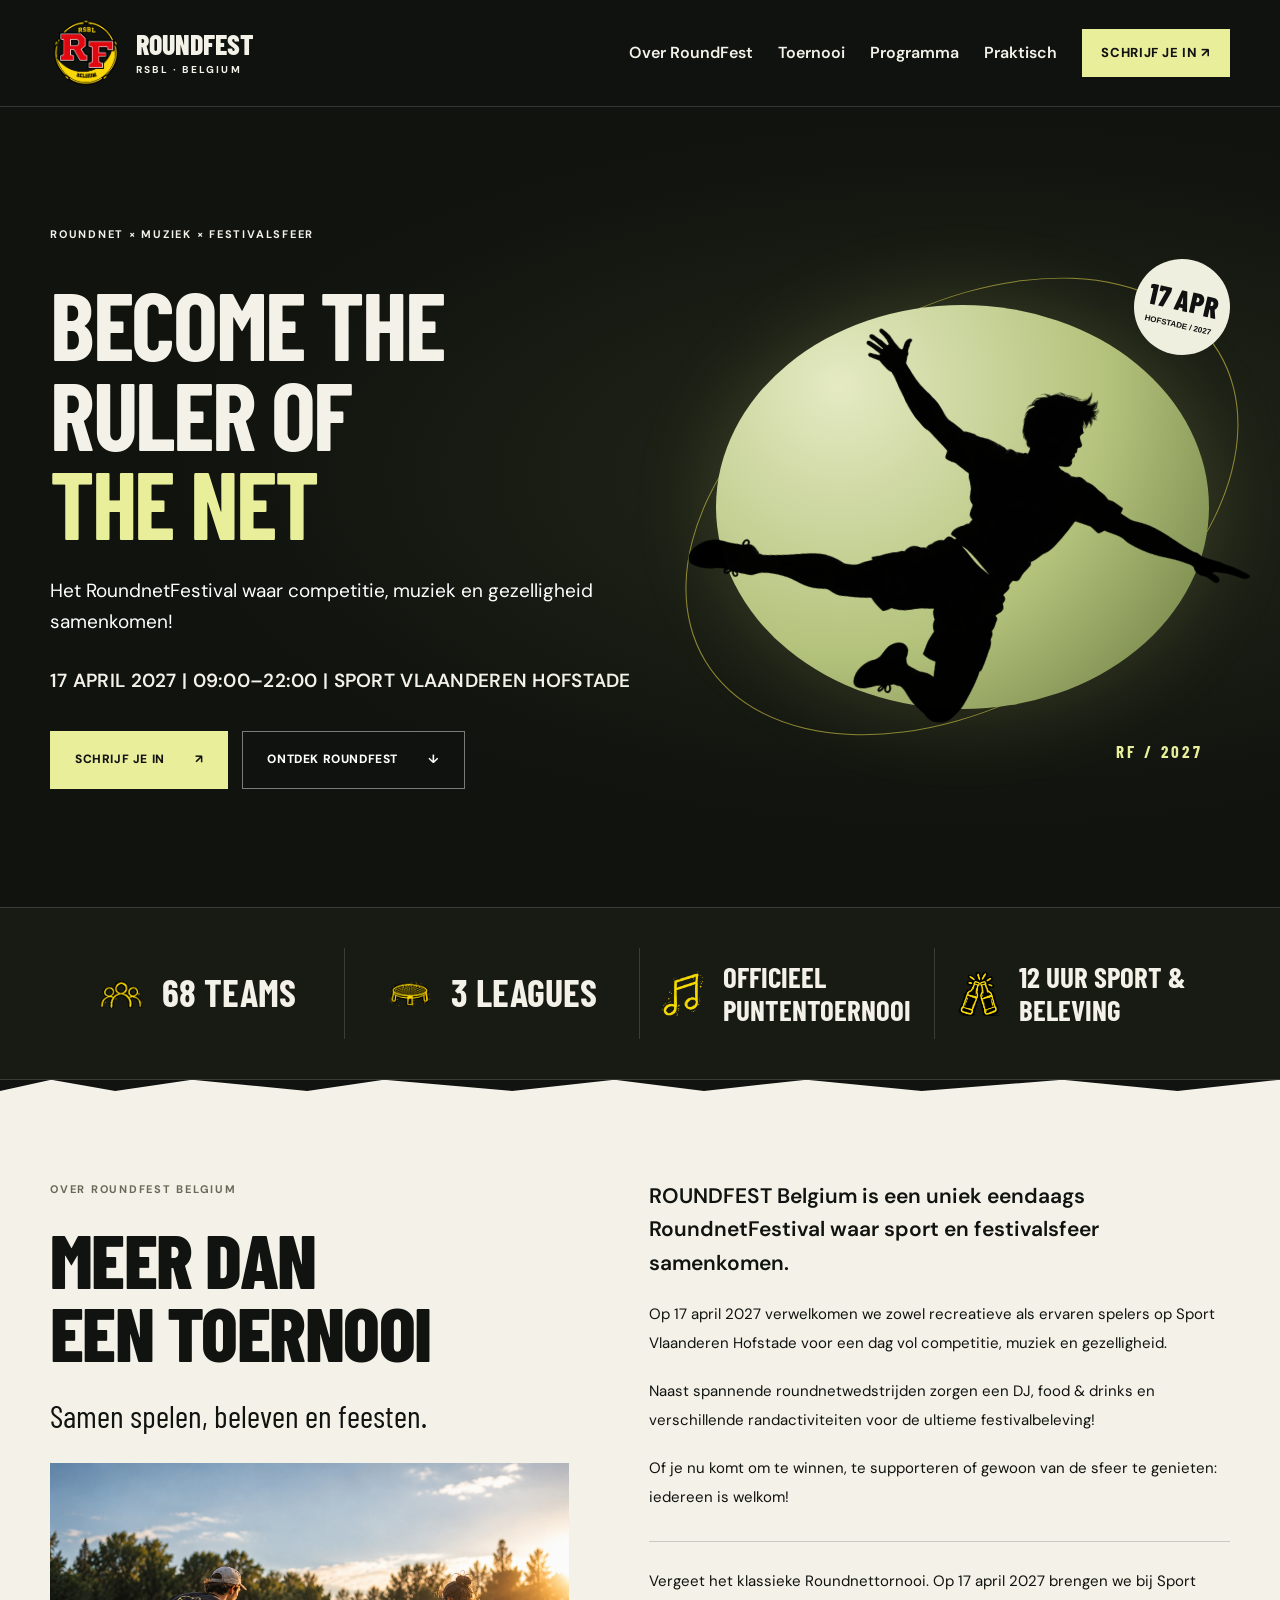
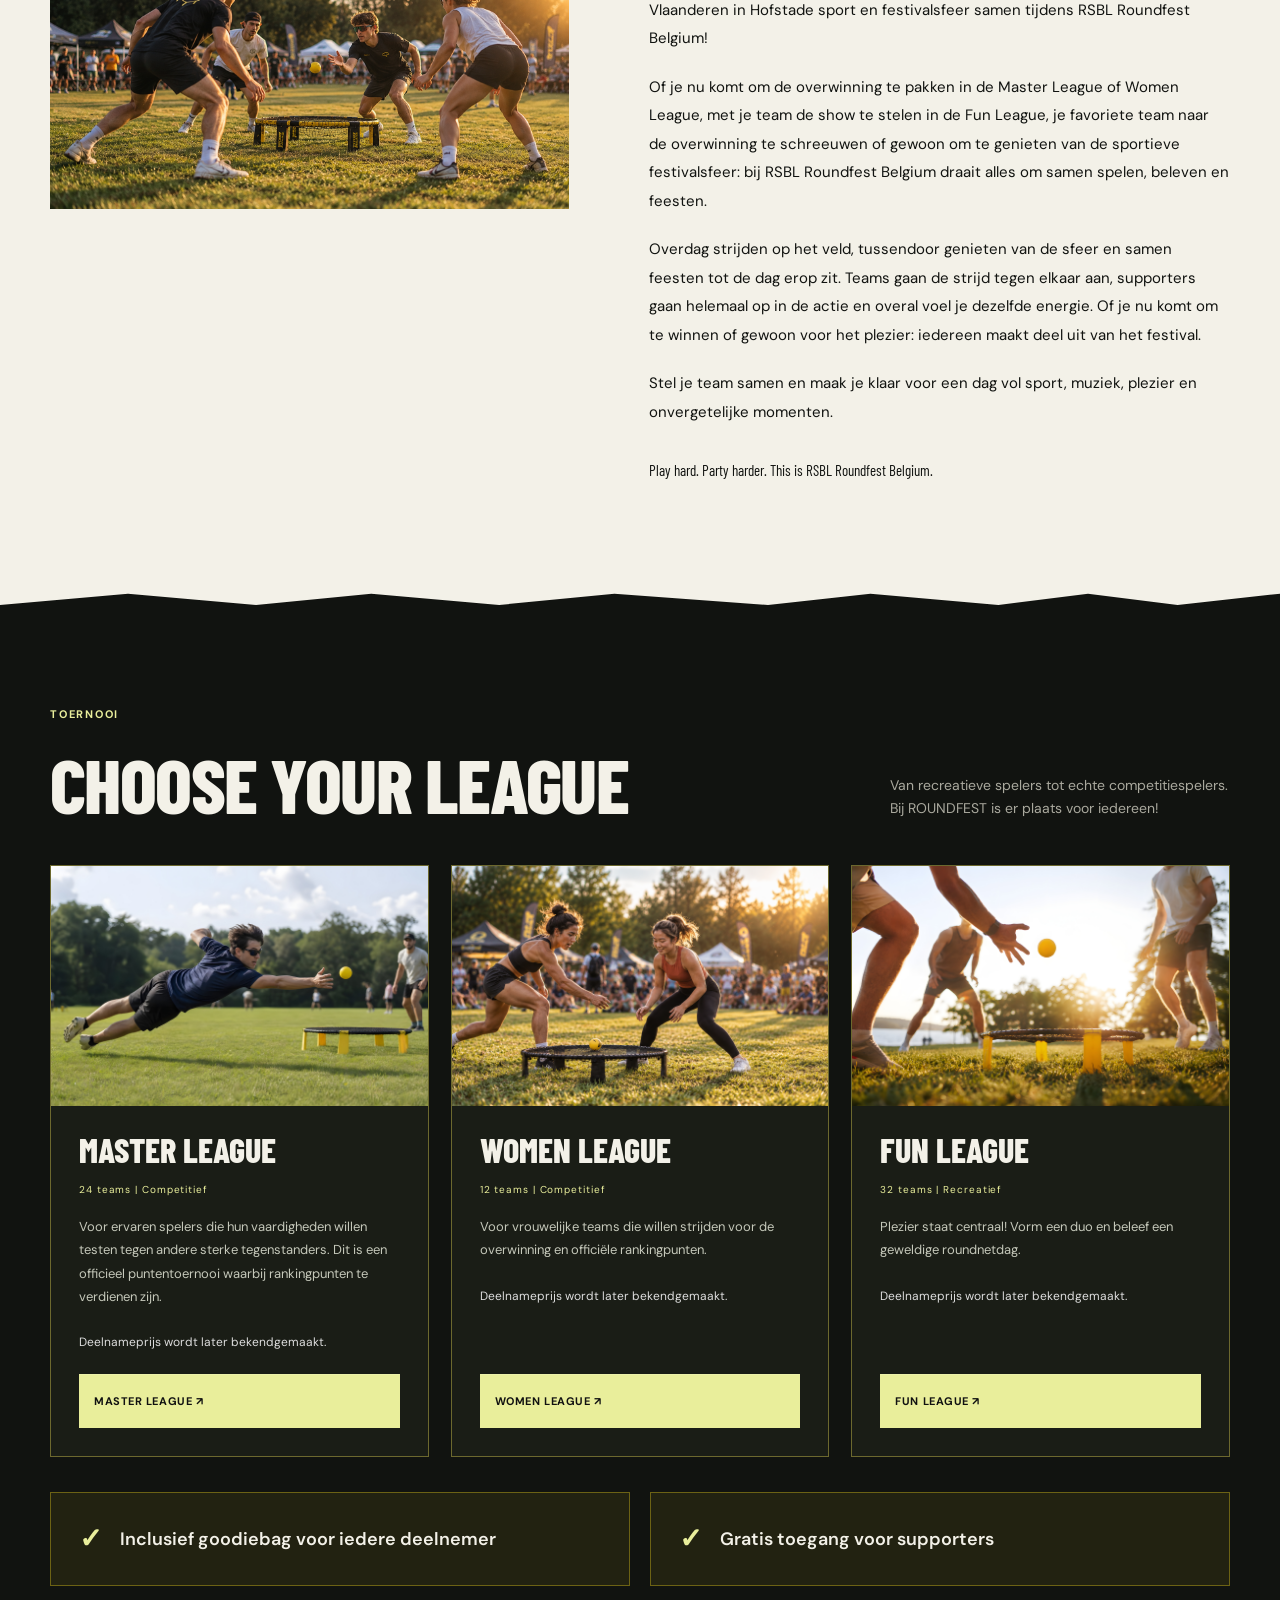
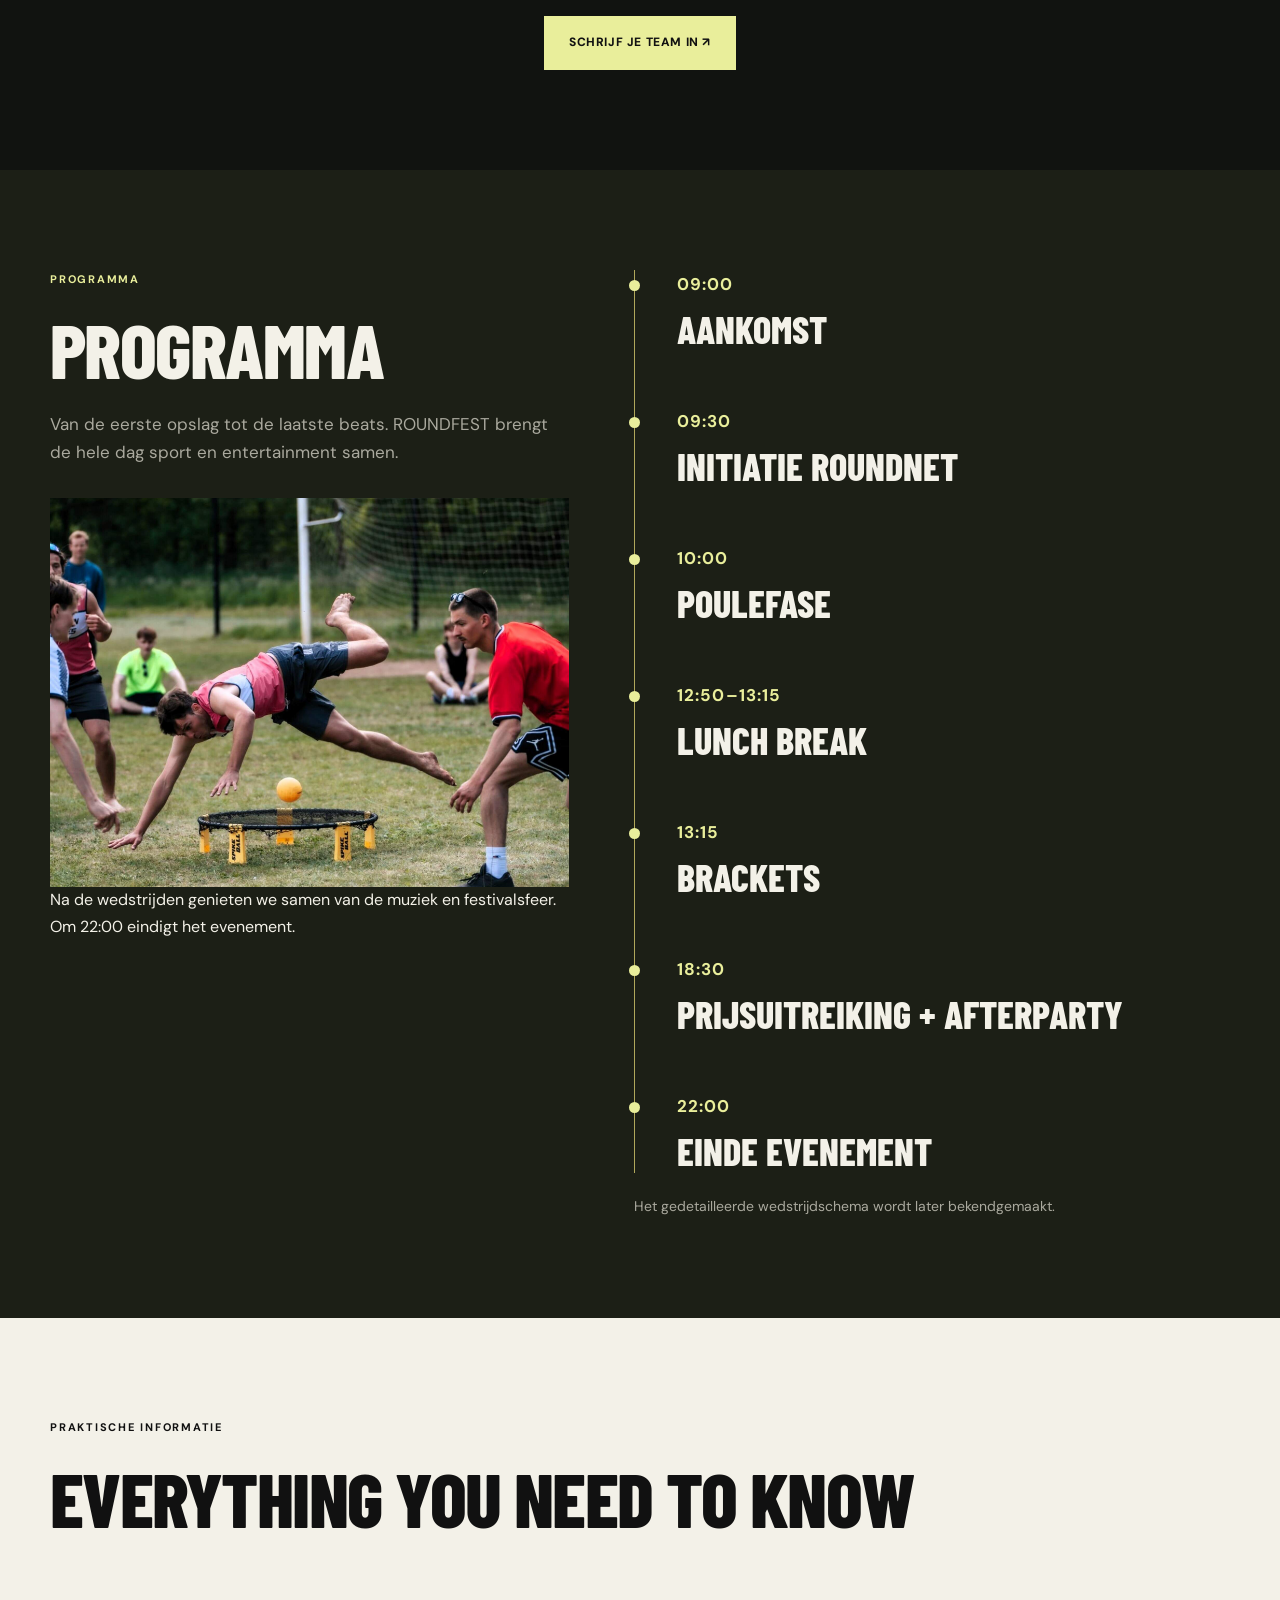
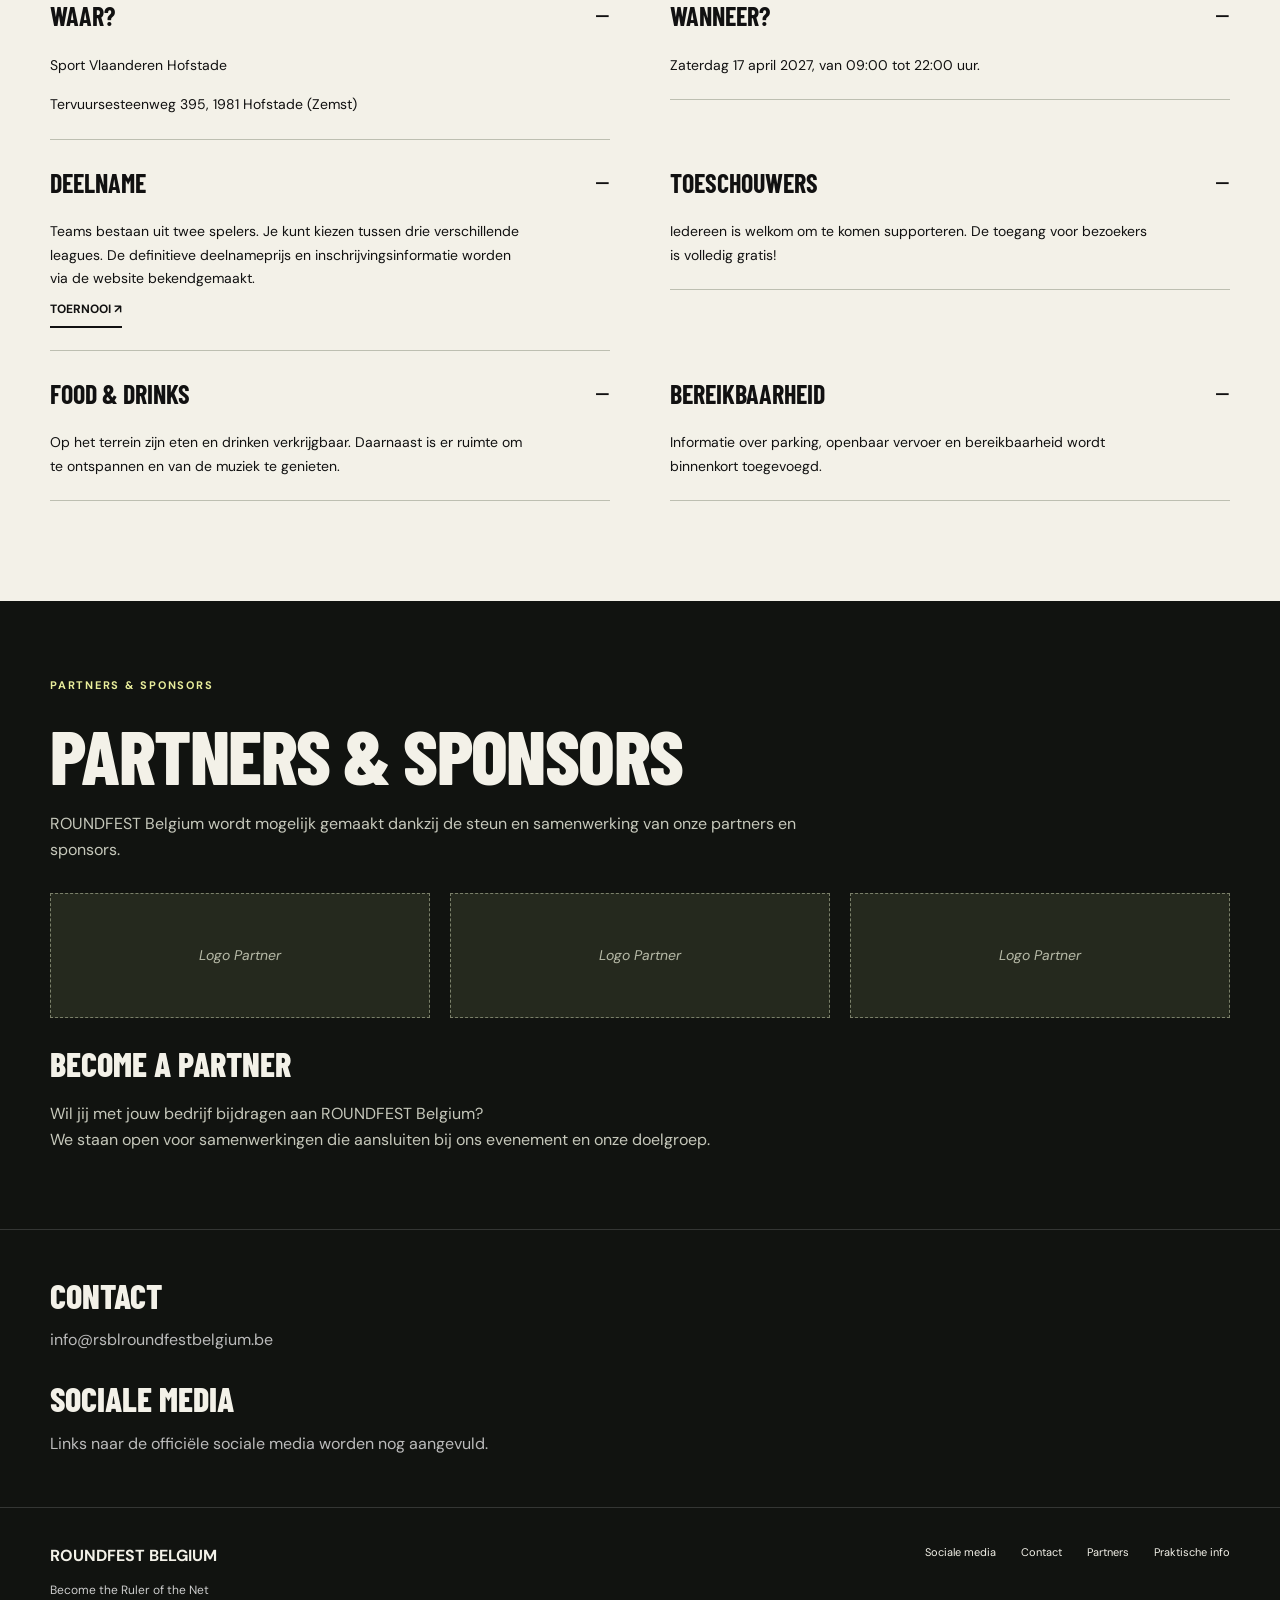
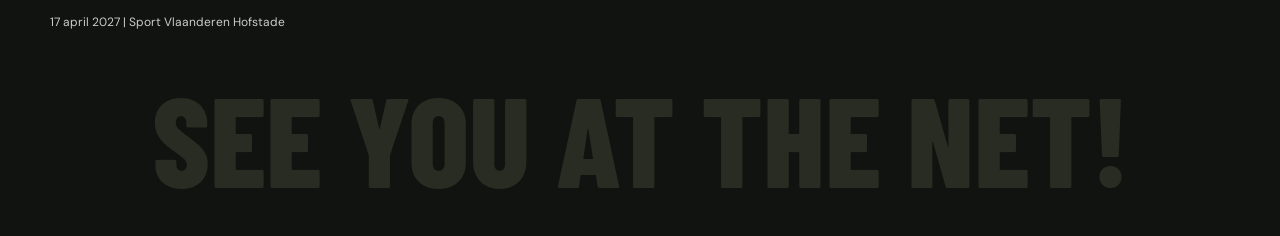
==== commit 5516fccb: "Apply approved photos and registration copy to all proposals" ====
--- a/Website files/voorstel1/index.html
+++ b/Website files/voorstel1/index.html
@@ -1 +1 @@
-<!doctype html><html lang="nl"><head><meta charset="utf-8"><meta name="color-scheme" content="only light"><meta name="viewport" content="width=device-width,initial-scale=1"><title>Roundfest Belgium — Become the Ruler of the Net</title><meta name="description" content="Roundfest Belgium, 17 april 2027 in Sport Vlaanderen Hofstade. Het RoundnetFestival waar competitie, muziek en gezelligheid samenkomen."><link rel="icon" href="assets/Logo.png"><link rel="stylesheet" href="style.css?v=20261024-colors"></head><body class="original"><a class="skip" href="#main">Naar de inhoud</a><header><div class="wrap nav"><a class="brand" href="index.html"><img src="assets/Logo.png" alt="RF Belgium logo"><span>ROUNDFEST<small>RSBL · BELGIUM</small></span></a><button class="menu-toggle" type="button" aria-expanded="false" aria-controls="navigation">Menu</button><nav id="navigation" class="nav-links" aria-label="Hoofdnavigatie"><a href="#over">Over RoundFest</a><a href="#toernooi">Toernooi</a><a href="#programma">Programma</a><a href="#praktisch">Praktisch</a><a class="btn small" href="inschrijven.html">Schrijf je in ↗</a></nav></div></header><main id="main"><section class="hero"><div class="wrap hero-grid"><div><span class="kicker">ROUNDNET × MUZIEK × FESTIVALSFEER</span><h1>BECOME THE<br>RULER OF<br><span>THE NET</span></h1><p class="subtitle">Het RoundnetFestival waar competitie, muziek en gezelligheid samenkomen!</p><p class="date">17 APRIL 2027 | 09:00–22:00 | SPORT VLAANDEREN HOFSTADE</p><div class="actions"><a class="btn" href="inschrijven.html">Schrijf je in <span aria-hidden="true">↗</span></a><a class="btn outline" href="#over">Ontdek Roundfest <span aria-hidden="true">↓</span></a></div></div><div class="player-composition"><div class="player-disc"></div><img src="assets/Sprong.png" alt="Silhouet van een roundnetspeler in actie"><div class="player-badge">17 APR<small>HOFSTADE / 2027</small></div><span class="player-edition">RF / 2027</span></div></div></section><section class="stats" aria-label="Vier kerngegevens"><div class="wrap stat-grid"><div class="stat"><img src="assets/Mannetjes.png" alt=""><strong class="">68 TEAMS</strong></div><div class="stat"><img src="assets/Net.png" alt=""><strong class="">3 LEAGUES</strong></div><div class="stat"><img src="assets/MuziekNoot.png" alt=""><strong class="long">OFFICIEEL PUNTENTOERNOOI</strong></div><div class="stat"><img src="assets/Drinkflesjes.png" alt=""><strong class="long">12 UUR SPORT & BELEVING</strong></div></div></section><section class="section intro" id="over"><div class="wrap intro-grid"><div><span class="kicker">Over Roundfest Belgium</span><h2>MEER DAN<br>EEN TOERNOOI</h2><p class="quote">Samen spelen, beleven en feesten.</p><div class="placeholder"><span>kheb geen foto gevonden die even goed was lik die foto van jullie in het voorbeeldje daje in de word doc heb gezet (met die tentjes), dus best die gebruiken</span></div></div><div class="intro-text"><p class="lead">ROUNDFEST Belgium is een uniek eendaags RoundnetFestival waar sport en festivalsfeer samenkomen.</p><p>Op 17 april 2027 verwelkomen we zowel recreatieve als ervaren spelers op Sport Vlaanderen Hofstade voor een dag vol competitie, muziek en gezelligheid.</p><p>Naast spannende roundnetwedstrijden zorgen een DJ, food & drinks en verschillende randactiviteiten voor de ultieme festivalbeleving!</p><p>Of je nu komt om te winnen, te supporteren of gewoon van de sfeer te genieten: iedereen is welkom!</p><div class="extra-copy"><p>Vergeet het klassieke Roundnettornooi. Op 17 april 2027 brengen we bij Sport Vlaanderen in Hofstade sport en festivalsfeer samen tijdens RSBL Roundfest Belgium!</p><p>Of je nu komt om de overwinning te pakken in de Master League of Women League, met je team de show te stelen in de Fun League, je favoriete team naar de overwinning te schreeuwen of gewoon om te genieten van de sportieve festivalsfeer: bij RSBL Roundfest Belgium draait alles om samen spelen, beleven en feesten.</p><p>Overdag strijden op het veld, tussendoor genieten van de sfeer en samen feesten tot de dag erop zit. Teams gaan de strijd tegen elkaar aan, supporters gaan helemaal op in de actie en overal voel je dezelfde energie. Of je nu komt om te winnen of gewoon voor het plezier: iedereen maakt deel uit van het festival.</p><p>Stel je team samen en maak je klaar voor een dag vol sport, muziek, plezier en onvergetelijke momenten.</p><p class="quote">Play hard. Party harder. This is RSBL Roundfest Belgium.</p></div></div></div></section><section class="section" id="toernooi"><div class="wrap"><div class="section-head"><div><span class="kicker accent">Toernooi</span><h2>CHOOSE YOUR LEAGUE</h2></div><p>Van recreatieve spelers tot echte competitiespelers. Bij ROUNDFEST is er plaats voor iedereen!</p></div><div class="leagues"><article class="league"><div class="league-art"><img class="league-photo" src="assets/master-league.webp" alt="Spelers in actie tijdens een roundnetwedstrijd" loading="lazy"></div><div class="league-body"><h3>MASTER LEAGUE</h3><span class="meta">24 teams | Competitief</span><p>Voor ervaren spelers die hun vaardigheden willen testen tegen andere sterke tegenstanders. Dit is een officieel puntentoernooi waarbij rankingpunten te verdienen zijn.</p><p class="price">Deelnameprijs wordt later bekendgemaakt.</p><a class="btn" href="inschrijven.html?league=master">MASTER LEAGUE ↗</a></div></article><article class="league"><div class="league-art"><img class="league-photo" src="assets/women-league.webp" alt="Roundnetspeelsters in actie rond het net" loading="lazy"></div><div class="league-body"><h3>WOMEN LEAGUE</h3><span class="meta">12 teams | Competitief</span><p>Voor vrouwelijke teams die willen strijden voor de overwinning en officiële rankingpunten.</p><p class="price">Deelnameprijs wordt later bekendgemaakt.</p><a class="btn" href="inschrijven.html?league=women">WOMEN LEAGUE ↗</a></div></article><article class="league"><div class="league-art"><img class="league-photo" src="assets/fun-league.jpg" alt="Groep spelers rond een roundnet op het gras" loading="lazy"></div><div class="league-body"><h3>FUN LEAGUE</h3><span class="meta">32 teams | Recreatief</span><p>Plezier staat centraal! Vorm een duo en beleef een geweldige roundnetdag.</p><p class="price">Deelnameprijs wordt later bekendgemaakt.</p><a class="btn" href="inschrijven.html?league=fun">FUN LEAGUE ↗</a></div></article></div><div class="perks"><span>Inclusief goodiebag voor iedere deelnemer</span><span>Gratis toegang voor supporters</span></div><div class="section-cta"><a class="btn" href="inschrijven.html">Schrijf je team in ↗</a></div></div></section><section class="section program" id="programma"><div class="wrap program-grid"><div><span class="kicker accent">Programma</span><h2>PROGRAMMA</h2><p class="summary">Van de eerste opslag tot de laatste beats. ROUNDFEST brengt de hele dag sport en entertainment samen.</p><div class="program-images"><img class="program-photo" src="assets/roundnetwedstrijden.jpg" alt="Roundnetspeler duikt naar de bal tijdens een wedstrijd" loading="lazy"><div class="placeholder"><span>foto van de mensen die de muziek komen doen</span></div></div><p>Na de wedstrijden genieten we samen van de muziek en festivalsfeer. Om 22:00 eindigt het evenement.</p></div><div><div class="timeline"><div class="event"><time>09:00</time><h3>AANKOMST</h3></div><div class="event"><time>09:30</time><h3>INITIATIE ROUNDNET</h3></div><div class="event"><time>10:00</time><h3>POULEFASE</h3></div><div class="event"><time>12:50–13:15</time><h3>LUNCH BREAK</h3></div><div class="event"><time>13:15</time><h3>BRACKETS</h3></div><div class="event"><time>18:30</time><h3>PRIJSUITREIKING + AFTERPARTY</h3></div><div class="event"><time>22:00</time><h3>EINDE EVENEMENT</h3></div></div><p class="schedule-note">Het gedetailleerde wedstrijdschema wordt later bekendgemaakt.</p></div></div></section><section class="section info" id="praktisch"><div class="wrap"><span class="kicker">Praktische informatie</span><h2>EVERYTHING YOU NEED TO KNOW</h2><div class="faq"><details open><summary>WAAR?</summary><p>Sport Vlaanderen Hofstade</p><p>Tervuursesteenweg 395, 1981 Hofstade (Zemst)</p></details><details open><summary>WANNEER?</summary><p>Zaterdag 17 april 2027, van 09:00 tot 22:00 uur.</p></details><details open><summary>DEELNAME</summary><p>Teams bestaan uit twee spelers. Je kunt kiezen tussen drie verschillende leagues. De definitieve deelnameprijs en inschrijvingsinformatie worden via de website bekendgemaakt.</p><a class="text-link" href="#toernooi">Toernooi ↗</a></details><details open><summary>TOESCHOUWERS</summary><p>Iedereen is welkom om te komen supporteren. De toegang voor bezoekers is volledig gratis!</p></details><details open><summary>FOOD & DRINKS</summary><p>Op het terrein zijn eten en drinken verkrijgbaar. Daarnaast is er ruimte om te ontspannen en van de muziek te genieten.</p></details><details open><summary>BEREIKBAARHEID</summary><p>Informatie over parking, openbaar vervoer en bereikbaarheid wordt binnenkort toegevoegd.</p></details></div></div></section><section class="partners-section" id="partners"><div class="wrap"><span class="kicker accent">Partners & sponsors</span><h2>PARTNERS & SPONSORS</h2><p>ROUNDFEST Belgium wordt mogelijk gemaakt dankzij de steun en samenwerking van onze partners en sponsors.</p><div class="sponsor-slots"><div class="placeholder"><span class="slot">//logo van partner + tekstje//</span></div><div class="placeholder"><span class="slot">//logo van partner + tekstje//</span></div><div class="placeholder"><span class="slot">//logo van partner + tekstje//</span></div></div><h3>BECOME A PARTNER</h3><p>Wil jij met jouw bedrijf bijdragen aan ROUNDFEST Belgium?<br>We staan open voor samenwerkingen die aansluiten bij ons evenement en onze doelgroep.</p></div></section><section class="contact-section" id="contact"><div class="wrap"><h3>CONTACT</h3><p><a href="mailto:info@rsblroundfestbelgium.be">info@rsblroundfestbelgium.be</a></p><div id="socials"><h3 style="margin-top:30px">SOCIALE MEDIA</h3><p>Links naar de officiële sociale media worden nog aangevuld.</p></div></div></section></main><footer><div class="wrap"><div class="footer-row"><div class="footer-brand"><strong>ROUNDFEST BELGIUM</strong><small>Become the Ruler of the Net</small><small>17 april 2027 | Sport Vlaanderen Hofstade</small></div><nav class="footer-links" aria-label="Footernavigatie"><a href="index.html#socials">Sociale media</a><a href="index.html#contact">Contact</a><a href="index.html#partners">Partners</a><a href="index.html#praktisch">Praktische info</a></nav></div><p class="endline">SEE YOU AT THE NET!</p></div></footer><script src="app.js"></script></body></html>+<!doctype html><html lang="nl"><head><meta charset="utf-8"><meta name="color-scheme" content="only light"><meta name="viewport" content="width=device-width,initial-scale=1"><title>Roundfest Belgium — Become the Ruler of the Net</title><meta name="description" content="Roundfest Belgium, 17 april 2027 in Sport Vlaanderen Hofstade. Het RoundnetFestival waar competitie, muziek en gezelligheid samenkomen."><link rel="icon" href="assets/Logo.png"><link rel="stylesheet" href="style.css?v=20261031-review"></head><body class="original"><a class="skip" href="#main">Naar de inhoud</a><header><div class="wrap nav"><a class="brand" href="index.html"><img src="assets/Logo.png" alt="RF Belgium logo"><span>ROUNDFEST<small>RSBL · BELGIUM</small></span></a><button class="menu-toggle" type="button" aria-expanded="false" aria-controls="navigation">Menu</button><nav id="navigation" class="nav-links" aria-label="Hoofdnavigatie"><a href="#over">Over RoundFest</a><a href="#toernooi">Toernooi</a><a href="#programma">Programma</a><a href="#praktisch">Praktisch</a><a class="btn small" href="inschrijven.html">Schrijf je in ↗</a></nav></div></header><main id="main"><section class="hero"><div class="wrap hero-grid"><div><span class="kicker">ROUNDNET × MUZIEK × FESTIVALSFEER</span><h1>BECOME THE<br>RULER OF<br><span>THE NET</span></h1><p class="subtitle">Het RoundnetFestival waar competitie, muziek en gezelligheid samenkomen!</p><p class="date">17 APRIL 2027 | 09:00–22:00 | SPORT VLAANDEREN HOFSTADE</p><div class="actions"><a class="btn" href="inschrijven.html">Schrijf je in <span aria-hidden="true">↗</span></a><a class="btn outline" href="#over">Ontdek Roundfest <span aria-hidden="true">↓</span></a></div></div><div class="player-composition"><div class="player-disc"></div><img src="assets/Sprong.png" alt="Silhouet van een roundnetspeler in actie"><div class="player-badge">17 APR<small>HOFSTADE / 2027</small></div><span class="player-edition">RF / 2027</span></div></div></section><section class="stats" aria-label="Vier kerngegevens"><div class="wrap stat-grid"><div class="stat"><img src="assets/Mannetjes.png" alt=""><strong class="">68 TEAMS</strong></div><div class="stat"><img src="assets/Net.png" alt=""><strong class="">3 LEAGUES</strong></div><div class="stat"><img src="assets/MuziekNoot.png" alt=""><strong class="long">OFFICIEEL PUNTENTOERNOOI</strong></div><div class="stat"><img src="assets/Drinkflesjes.png" alt=""><strong class="long">12 UUR SPORT & BELEVING</strong></div></div></section><section class="section intro" id="over"><div class="wrap intro-grid"><div><span class="kicker">Over Roundfest Belgium</span><h2>MEER DAN<br>EEN TOERNOOI</h2><p class="quote">Samen spelen, beleven en feesten.</p><img class="intro-photo" src="assets/meer-dan-een-toernooi.png" alt="Roundnetspelers op het gras met tenten en publiek op de achtergrond" loading="lazy"></div><div class="intro-text"><p class="lead">ROUNDFEST Belgium is een uniek eendaags RoundnetFestival waar sport en festivalsfeer samenkomen.</p><p>Op 17 april 2027 verwelkomen we zowel recreatieve als ervaren spelers op Sport Vlaanderen Hofstade voor een dag vol competitie, muziek en gezelligheid.</p><p>Naast spannende roundnetwedstrijden zorgen een DJ, food & drinks en verschillende randactiviteiten voor de ultieme festivalbeleving!</p><p>Of je nu komt om te winnen, te supporteren of gewoon van de sfeer te genieten: iedereen is welkom!</p><div class="extra-copy"><p>Vergeet het klassieke Roundnettornooi. Op 17 april 2027 brengen we bij Sport Vlaanderen in Hofstade sport en festivalsfeer samen tijdens RSBL Roundfest Belgium!</p><p>Of je nu komt om de overwinning te pakken in de Master League of Women League, met je team de show te stelen in de Fun League, je favoriete team naar de overwinning te schreeuwen of gewoon om te genieten van de sportieve festivalsfeer: bij RSBL Roundfest Belgium draait alles om samen spelen, beleven en feesten.</p><p>Overdag strijden op het veld, tussendoor genieten van de sfeer en samen feesten tot de dag erop zit. Teams gaan de strijd tegen elkaar aan, supporters gaan helemaal op in de actie en overal voel je dezelfde energie. Of je nu komt om te winnen of gewoon voor het plezier: iedereen maakt deel uit van het festival.</p><p>Stel je team samen en maak je klaar voor een dag vol sport, muziek, plezier en onvergetelijke momenten.</p><p class="quote">Play hard. Party harder. This is RSBL Roundfest Belgium.</p></div></div></div></section><section class="section" id="toernooi"><div class="wrap"><div class="section-head"><div><span class="kicker accent">Toernooi</span><h2>CHOOSE YOUR LEAGUE</h2></div><p>Van recreatieve spelers tot echte competitiespelers. Bij ROUNDFEST is er plaats voor iedereen!</p></div><div class="leagues"><article class="league"><div class="league-art"><img class="league-photo" src="assets/master-league-officieel.jpeg" alt="Spelers in actie tijdens een roundnetwedstrijd" loading="lazy"></div><div class="league-body"><h3>MASTER LEAGUE</h3><span class="meta">24 teams | Competitief</span><p>Voor ervaren spelers die hun vaardigheden willen testen tegen andere sterke tegenstanders. Dit is een officieel puntentoernooi waarbij rankingpunten te verdienen zijn.</p><p class="price">Deelnameprijs wordt later bekendgemaakt.</p><a class="btn" href="inschrijven.html?league=master">MASTER LEAGUE ↗</a></div></article><article class="league"><div class="league-art"><img class="league-photo" src="assets/women-league-officieel.png" alt="Roundnetspeelsters in actie rond het net" loading="lazy"></div><div class="league-body"><h3>WOMEN LEAGUE</h3><span class="meta">12 teams | Competitief</span><p>Voor vrouwelijke teams die willen strijden voor de overwinning en officiële rankingpunten.</p><p class="price">Deelnameprijs wordt later bekendgemaakt.</p><a class="btn" href="inschrijven.html?league=women">WOMEN LEAGUE ↗</a></div></article><article class="league"><div class="league-art"><img class="league-photo" src="assets/fun-league-officieel.jpeg" alt="Groep spelers rond een roundnet op het gras" loading="lazy"></div><div class="league-body"><h3>FUN LEAGUE</h3><span class="meta">32 teams | Recreatief</span><p>Plezier staat centraal! Vorm een duo en beleef een geweldige roundnetdag.</p><p class="price">Deelnameprijs wordt later bekendgemaakt.</p><a class="btn" href="inschrijven.html?league=fun">FUN LEAGUE ↗</a></div></article></div><div class="perks"><span>Inclusief goodiebag voor iedere deelnemer</span><span>Gratis toegang voor supporters</span></div><div class="section-cta"><a class="btn" href="inschrijven.html">Schrijf je team in ↗</a></div></div></section><section class="section program" id="programma"><div class="wrap program-grid"><div><span class="kicker accent">Programma</span><h2>PROGRAMMA</h2><p class="summary">Van de eerste opslag tot de laatste beats. ROUNDFEST brengt de hele dag sport en entertainment samen.</p><div class="program-images program-images--single"><img class="program-photo" src="assets/roundnetwedstrijden.jpg" alt="Roundnetspeler duikt naar de bal tijdens een wedstrijd" loading="lazy"><div class="placeholder" hidden><span>foto van de mensen die de muziek komen doen</span></div></div><p>Na de wedstrijden genieten we samen van de muziek en festivalsfeer. Om 22:00 eindigt het evenement.</p></div><div><div class="timeline"><div class="event"><time>09:00</time><h3>AANKOMST</h3></div><div class="event"><time>09:30</time><h3>INITIATIE ROUNDNET</h3></div><div class="event"><time>10:00</time><h3>POULEFASE</h3></div><div class="event"><time>12:50–13:15</time><h3>LUNCH BREAK</h3></div><div class="event"><time>13:15</time><h3>BRACKETS</h3></div><div class="event"><time>18:30</time><h3>PRIJSUITREIKING + AFTERPARTY</h3></div><div class="event"><time>22:00</time><h3>EINDE EVENEMENT</h3></div></div><p class="schedule-note">Het gedetailleerde wedstrijdschema wordt later bekendgemaakt.</p></div></div></section><section class="section info" id="praktisch"><div class="wrap"><span class="kicker">Praktische informatie</span><h2>EVERYTHING YOU NEED TO KNOW</h2><div class="faq"><details open><summary>WAAR?</summary><p>Sport Vlaanderen Hofstade</p><p>Tervuursesteenweg 395, 1981 Hofstade (Zemst)</p></details><details open><summary>WANNEER?</summary><p>Zaterdag 17 april 2027, van 09:00 tot 22:00 uur.</p></details><details open><summary>DEELNAME</summary><p>Teams bestaan uit twee spelers. Je kunt kiezen tussen drie verschillende leagues. De definitieve deelnameprijs en inschrijvingsinformatie worden via de website bekendgemaakt.</p><a class="text-link" href="#toernooi">Toernooi ↗</a></details><details open><summary>TOESCHOUWERS</summary><p>Iedereen is welkom om te komen supporteren. De toegang voor bezoekers is volledig gratis!</p></details><details open><summary>FOOD & DRINKS</summary><p>Op het terrein zijn eten en drinken verkrijgbaar. Daarnaast is er ruimte om te ontspannen en van de muziek te genieten.</p></details><details open><summary>BEREIKBAARHEID</summary><p>Informatie over parking, openbaar vervoer en bereikbaarheid wordt binnenkort toegevoegd.</p></details></div></div></section><section class="partners-section" id="partners"><div class="wrap"><span class="kicker accent">Partners & sponsors</span><h2>PARTNERS & SPONSORS</h2><p>ROUNDFEST Belgium wordt mogelijk gemaakt dankzij de steun en samenwerking van onze partners en sponsors.</p><div class="sponsor-slots"><div class="placeholder"><span class="slot">Logo Partner</span></div><div class="placeholder"><span class="slot">Logo Partner</span></div><div class="placeholder"><span class="slot">Logo Partner</span></div></div><h3>BECOME A PARTNER</h3><p>Wil jij met jouw bedrijf bijdragen aan ROUNDFEST Belgium?<br>We staan open voor samenwerkingen die aansluiten bij ons evenement en onze doelgroep.</p></div></section><section class="contact-section" id="contact"><div class="wrap"><h3>CONTACT</h3><p><a href="mailto:info@rsblroundfestbelgium.be">info@rsblroundfestbelgium.be</a></p><div id="socials"><h3 style="margin-top:30px">SOCIALE MEDIA</h3><p>Links naar de officiële sociale media worden nog aangevuld.</p></div></div></section></main><footer><div class="wrap"><div class="footer-row"><div class="footer-brand"><strong>ROUNDFEST BELGIUM</strong><small>Become the Ruler of the Net</small><small>17 april 2027 | Sport Vlaanderen Hofstade</small></div><nav class="footer-links" aria-label="Footernavigatie"><a href="index.html#socials">Sociale media</a><a href="index.html#contact">Contact</a><a href="index.html#partners">Partners</a><a href="index.html#praktisch">Praktische info</a></nav></div><p class="endline">SEE YOU AT THE NET!</p></div></footer><script src="app.js"></script></body></html>
--- a/Website files/voorstel1/style.css
+++ b/Website files/voorstel1/style.css
@@ -55,3 +55,7 @@
 
 /* Preserve the designed palette in browsers with automatic darkening. */
 :root{color-scheme:only light}
+
+.intro-photo{display:block;width:100%;height:auto;margin-top:30px}
+.placeholder[hidden]{display:none}
+.program-images.program-images--single{grid-template-columns:1fr}
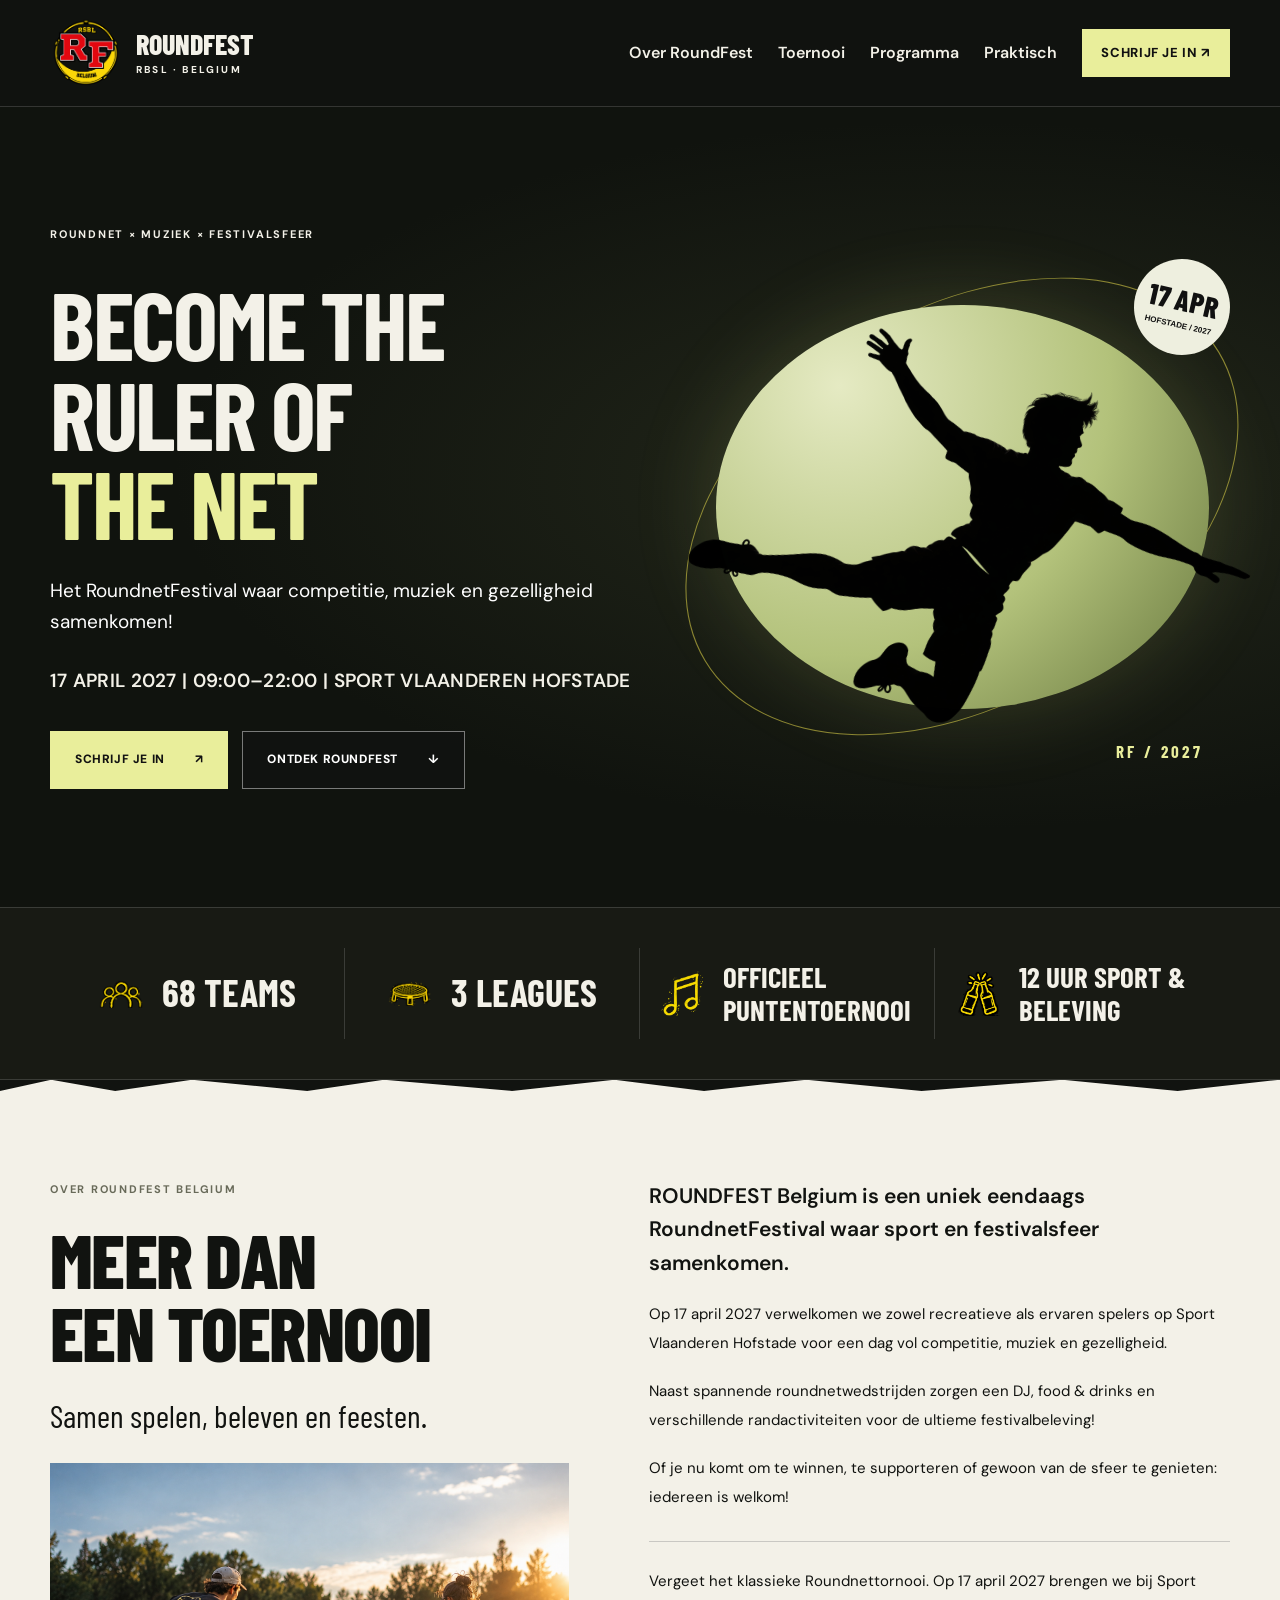
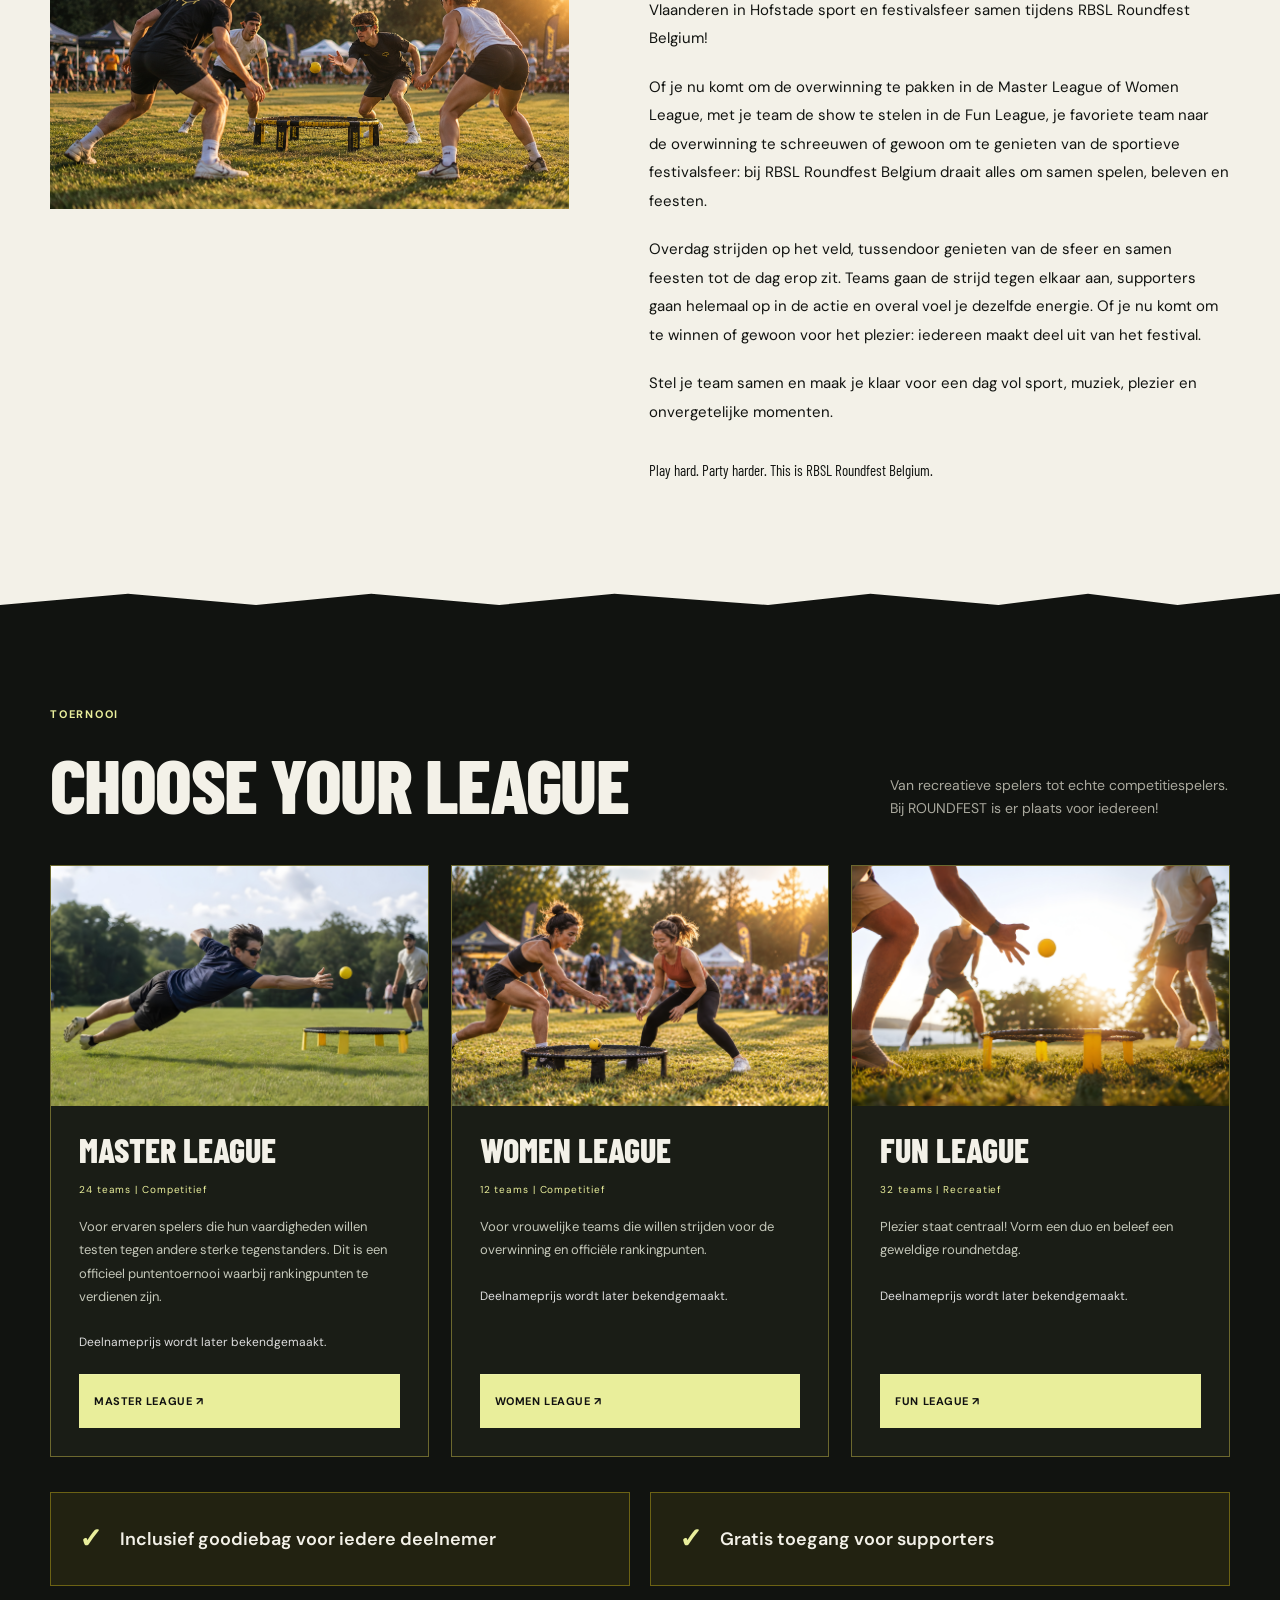
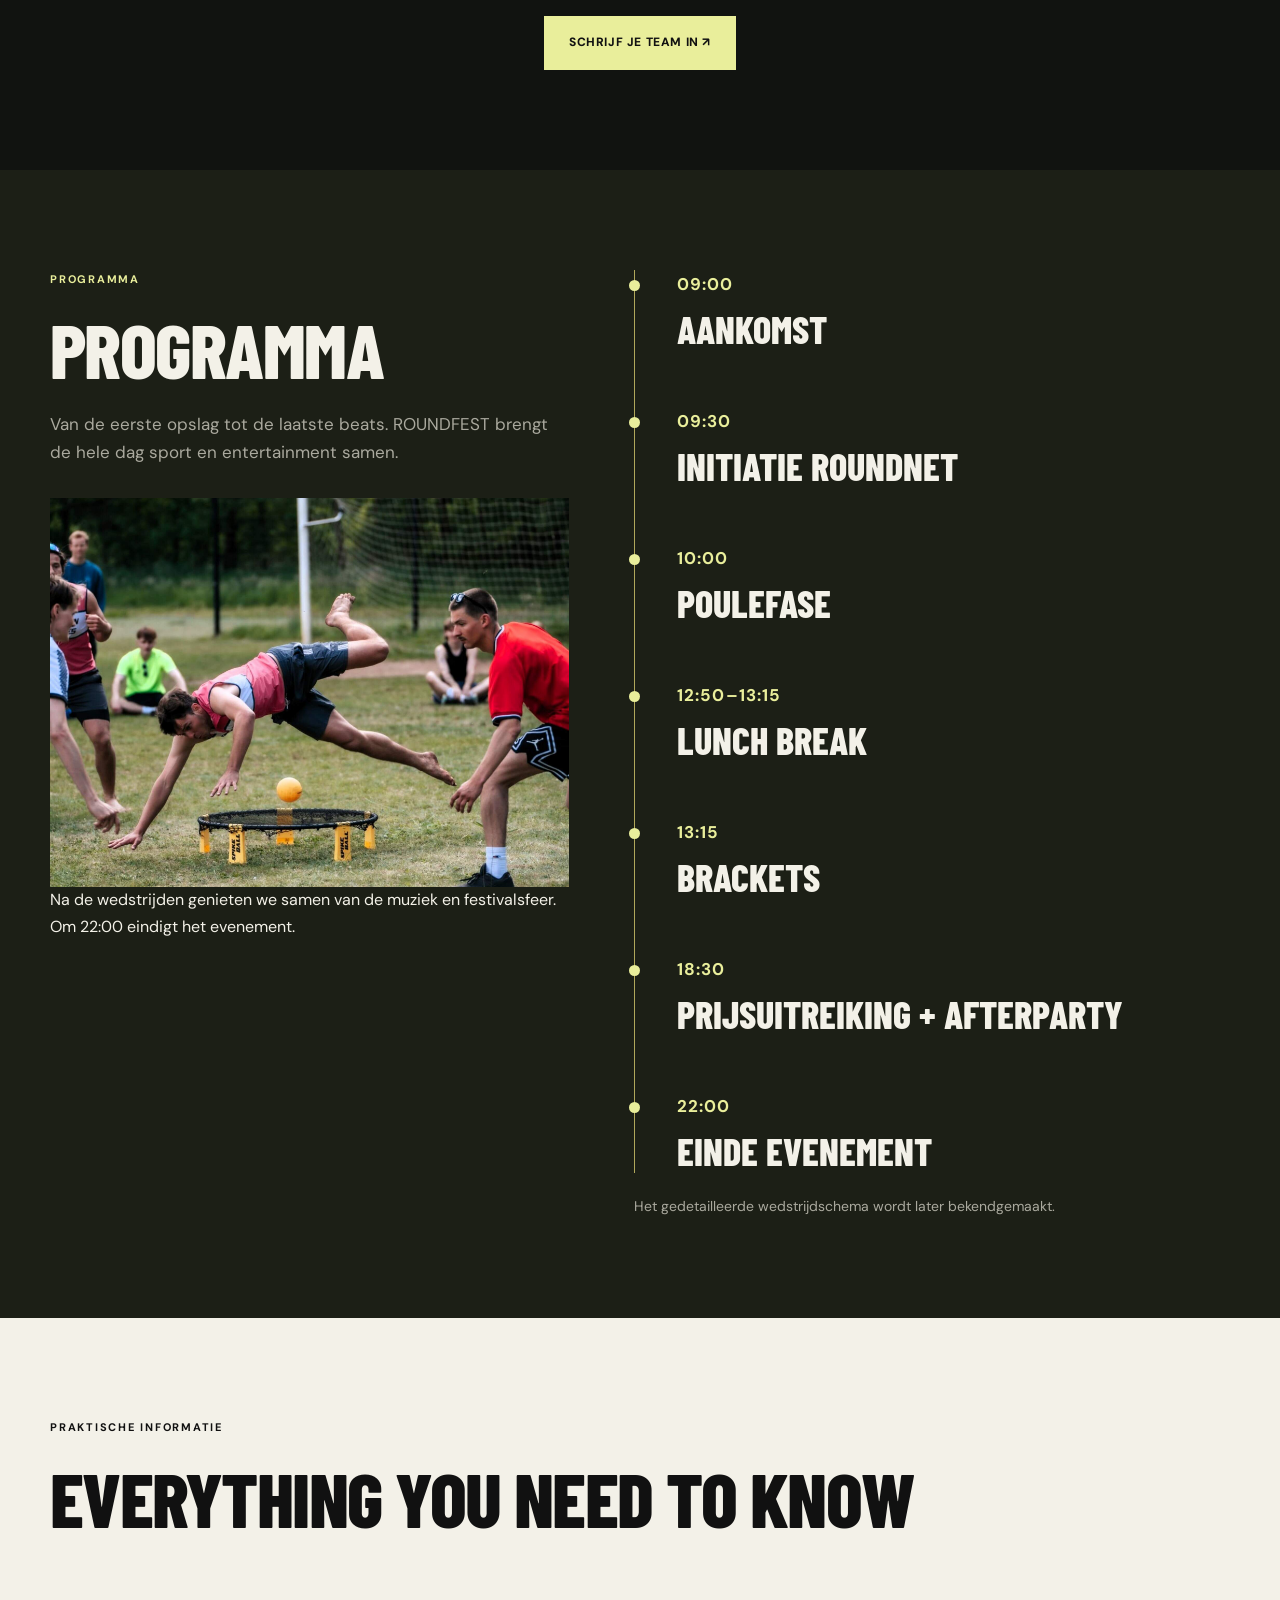
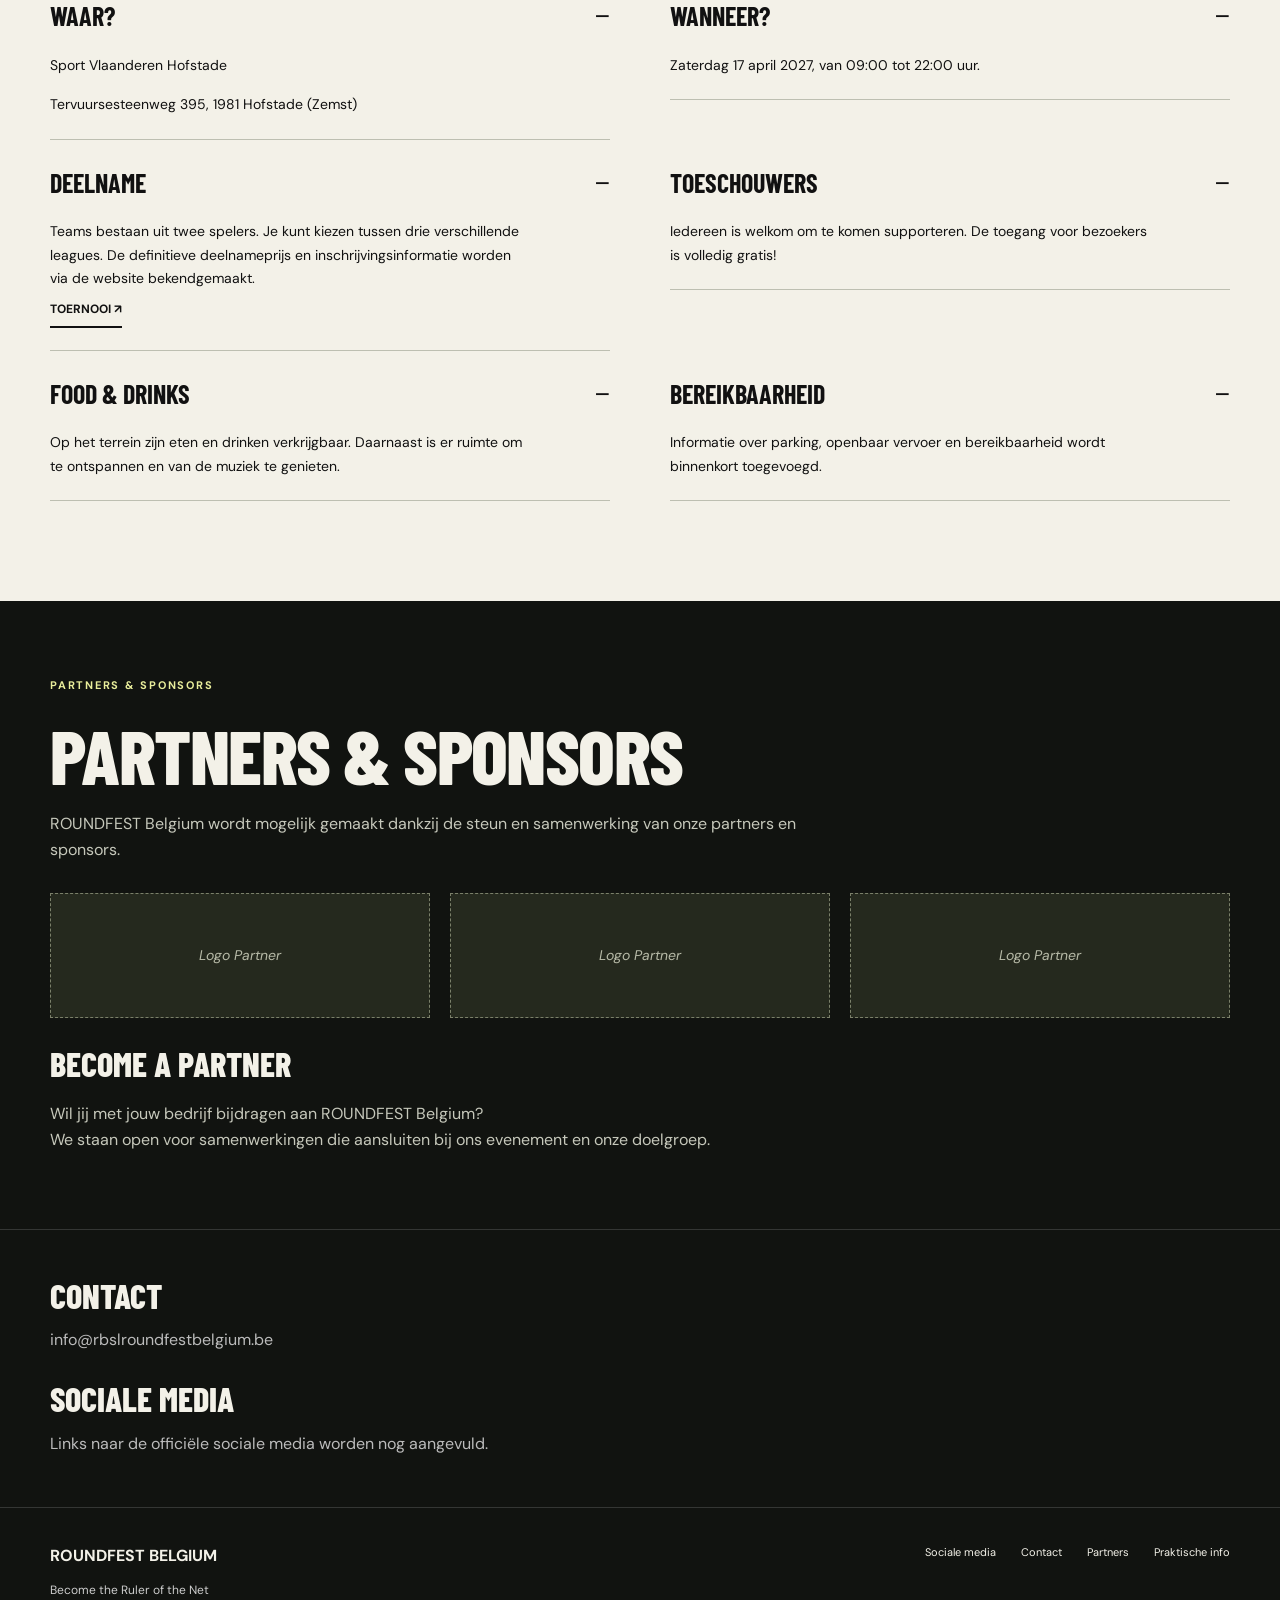
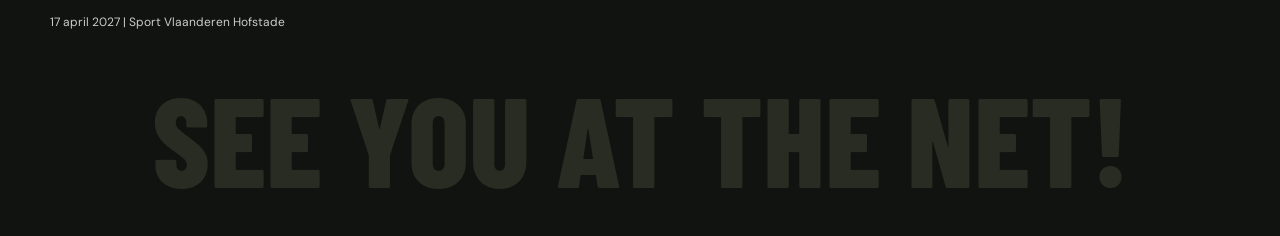
==== commit 0bd45624: "Correct federation abbreviation from RSBL to RBSL" ====
--- a/Website files/voorstel1/index.html
+++ b/Website files/voorstel1/index.html
@@ -1 +1 @@
-<!doctype html><html lang="nl"><head><meta charset="utf-8"><meta name="color-scheme" content="only light"><meta name="viewport" content="width=device-width,initial-scale=1"><title>Roundfest Belgium — Become the Ruler of the Net</title><meta name="description" content="Roundfest Belgium, 17 april 2027 in Sport Vlaanderen Hofstade. Het RoundnetFestival waar competitie, muziek en gezelligheid samenkomen."><link rel="icon" href="assets/Logo.png"><link rel="stylesheet" href="style.css?v=20261031-review"></head><body class="original"><a class="skip" href="#main">Naar de inhoud</a><header><div class="wrap nav"><a class="brand" href="index.html"><img src="assets/Logo.png" alt="RF Belgium logo"><span>ROUNDFEST<small>RSBL · BELGIUM</small></span></a><button class="menu-toggle" type="button" aria-expanded="false" aria-controls="navigation">Menu</button><nav id="navigation" class="nav-links" aria-label="Hoofdnavigatie"><a href="#over">Over RoundFest</a><a href="#toernooi">Toernooi</a><a href="#programma">Programma</a><a href="#praktisch">Praktisch</a><a class="btn small" href="inschrijven.html">Schrijf je in ↗</a></nav></div></header><main id="main"><section class="hero"><div class="wrap hero-grid"><div><span class="kicker">ROUNDNET × MUZIEK × FESTIVALSFEER</span><h1>BECOME THE<br>RULER OF<br><span>THE NET</span></h1><p class="subtitle">Het RoundnetFestival waar competitie, muziek en gezelligheid samenkomen!</p><p class="date">17 APRIL 2027 | 09:00–22:00 | SPORT VLAANDEREN HOFSTADE</p><div class="actions"><a class="btn" href="inschrijven.html">Schrijf je in <span aria-hidden="true">↗</span></a><a class="btn outline" href="#over">Ontdek Roundfest <span aria-hidden="true">↓</span></a></div></div><div class="player-composition"><div class="player-disc"></div><img src="assets/Sprong.png" alt="Silhouet van een roundnetspeler in actie"><div class="player-badge">17 APR<small>HOFSTADE / 2027</small></div><span class="player-edition">RF / 2027</span></div></div></section><section class="stats" aria-label="Vier kerngegevens"><div class="wrap stat-grid"><div class="stat"><img src="assets/Mannetjes.png" alt=""><strong class="">68 TEAMS</strong></div><div class="stat"><img src="assets/Net.png" alt=""><strong class="">3 LEAGUES</strong></div><div class="stat"><img src="assets/MuziekNoot.png" alt=""><strong class="long">OFFICIEEL PUNTENTOERNOOI</strong></div><div class="stat"><img src="assets/Drinkflesjes.png" alt=""><strong class="long">12 UUR SPORT & BELEVING</strong></div></div></section><section class="section intro" id="over"><div class="wrap intro-grid"><div><span class="kicker">Over Roundfest Belgium</span><h2>MEER DAN<br>EEN TOERNOOI</h2><p class="quote">Samen spelen, beleven en feesten.</p><img class="intro-photo" src="assets/meer-dan-een-toernooi.png" alt="Roundnetspelers op het gras met tenten en publiek op de achtergrond" loading="lazy"></div><div class="intro-text"><p class="lead">ROUNDFEST Belgium is een uniek eendaags RoundnetFestival waar sport en festivalsfeer samenkomen.</p><p>Op 17 april 2027 verwelkomen we zowel recreatieve als ervaren spelers op Sport Vlaanderen Hofstade voor een dag vol competitie, muziek en gezelligheid.</p><p>Naast spannende roundnetwedstrijden zorgen een DJ, food & drinks en verschillende randactiviteiten voor de ultieme festivalbeleving!</p><p>Of je nu komt om te winnen, te supporteren of gewoon van de sfeer te genieten: iedereen is welkom!</p><div class="extra-copy"><p>Vergeet het klassieke Roundnettornooi. Op 17 april 2027 brengen we bij Sport Vlaanderen in Hofstade sport en festivalsfeer samen tijdens RSBL Roundfest Belgium!</p><p>Of je nu komt om de overwinning te pakken in de Master League of Women League, met je team de show te stelen in de Fun League, je favoriete team naar de overwinning te schreeuwen of gewoon om te genieten van de sportieve festivalsfeer: bij RSBL Roundfest Belgium draait alles om samen spelen, beleven en feesten.</p><p>Overdag strijden op het veld, tussendoor genieten van de sfeer en samen feesten tot de dag erop zit. Teams gaan de strijd tegen elkaar aan, supporters gaan helemaal op in de actie en overal voel je dezelfde energie. Of je nu komt om te winnen of gewoon voor het plezier: iedereen maakt deel uit van het festival.</p><p>Stel je team samen en maak je klaar voor een dag vol sport, muziek, plezier en onvergetelijke momenten.</p><p class="quote">Play hard. Party harder. This is RSBL Roundfest Belgium.</p></div></div></div></section><section class="section" id="toernooi"><div class="wrap"><div class="section-head"><div><span class="kicker accent">Toernooi</span><h2>CHOOSE YOUR LEAGUE</h2></div><p>Van recreatieve spelers tot echte competitiespelers. Bij ROUNDFEST is er plaats voor iedereen!</p></div><div class="leagues"><article class="league"><div class="league-art"><img class="league-photo" src="assets/master-league-officieel.jpeg" alt="Spelers in actie tijdens een roundnetwedstrijd" loading="lazy"></div><div class="league-body"><h3>MASTER LEAGUE</h3><span class="meta">24 teams | Competitief</span><p>Voor ervaren spelers die hun vaardigheden willen testen tegen andere sterke tegenstanders. Dit is een officieel puntentoernooi waarbij rankingpunten te verdienen zijn.</p><p class="price">Deelnameprijs wordt later bekendgemaakt.</p><a class="btn" href="inschrijven.html?league=master">MASTER LEAGUE ↗</a></div></article><article class="league"><div class="league-art"><img class="league-photo" src="assets/women-league-officieel.png" alt="Roundnetspeelsters in actie rond het net" loading="lazy"></div><div class="league-body"><h3>WOMEN LEAGUE</h3><span class="meta">12 teams | Competitief</span><p>Voor vrouwelijke teams die willen strijden voor de overwinning en officiële rankingpunten.</p><p class="price">Deelnameprijs wordt later bekendgemaakt.</p><a class="btn" href="inschrijven.html?league=women">WOMEN LEAGUE ↗</a></div></article><article class="league"><div class="league-art"><img class="league-photo" src="assets/fun-league-officieel.jpeg" alt="Groep spelers rond een roundnet op het gras" loading="lazy"></div><div class="league-body"><h3>FUN LEAGUE</h3><span class="meta">32 teams | Recreatief</span><p>Plezier staat centraal! Vorm een duo en beleef een geweldige roundnetdag.</p><p class="price">Deelnameprijs wordt later bekendgemaakt.</p><a class="btn" href="inschrijven.html?league=fun">FUN LEAGUE ↗</a></div></article></div><div class="perks"><span>Inclusief goodiebag voor iedere deelnemer</span><span>Gratis toegang voor supporters</span></div><div class="section-cta"><a class="btn" href="inschrijven.html">Schrijf je team in ↗</a></div></div></section><section class="section program" id="programma"><div class="wrap program-grid"><div><span class="kicker accent">Programma</span><h2>PROGRAMMA</h2><p class="summary">Van de eerste opslag tot de laatste beats. ROUNDFEST brengt de hele dag sport en entertainment samen.</p><div class="program-images program-images--single"><img class="program-photo" src="assets/roundnetwedstrijden.jpg" alt="Roundnetspeler duikt naar de bal tijdens een wedstrijd" loading="lazy"><div class="placeholder" hidden><span>foto van de mensen die de muziek komen doen</span></div></div><p>Na de wedstrijden genieten we samen van de muziek en festivalsfeer. Om 22:00 eindigt het evenement.</p></div><div><div class="timeline"><div class="event"><time>09:00</time><h3>AANKOMST</h3></div><div class="event"><time>09:30</time><h3>INITIATIE ROUNDNET</h3></div><div class="event"><time>10:00</time><h3>POULEFASE</h3></div><div class="event"><time>12:50–13:15</time><h3>LUNCH BREAK</h3></div><div class="event"><time>13:15</time><h3>BRACKETS</h3></div><div class="event"><time>18:30</time><h3>PRIJSUITREIKING + AFTERPARTY</h3></div><div class="event"><time>22:00</time><h3>EINDE EVENEMENT</h3></div></div><p class="schedule-note">Het gedetailleerde wedstrijdschema wordt later bekendgemaakt.</p></div></div></section><section class="section info" id="praktisch"><div class="wrap"><span class="kicker">Praktische informatie</span><h2>EVERYTHING YOU NEED TO KNOW</h2><div class="faq"><details open><summary>WAAR?</summary><p>Sport Vlaanderen Hofstade</p><p>Tervuursesteenweg 395, 1981 Hofstade (Zemst)</p></details><details open><summary>WANNEER?</summary><p>Zaterdag 17 april 2027, van 09:00 tot 22:00 uur.</p></details><details open><summary>DEELNAME</summary><p>Teams bestaan uit twee spelers. Je kunt kiezen tussen drie verschillende leagues. De definitieve deelnameprijs en inschrijvingsinformatie worden via de website bekendgemaakt.</p><a class="text-link" href="#toernooi">Toernooi ↗</a></details><details open><summary>TOESCHOUWERS</summary><p>Iedereen is welkom om te komen supporteren. De toegang voor bezoekers is volledig gratis!</p></details><details open><summary>FOOD & DRINKS</summary><p>Op het terrein zijn eten en drinken verkrijgbaar. Daarnaast is er ruimte om te ontspannen en van de muziek te genieten.</p></details><details open><summary>BEREIKBAARHEID</summary><p>Informatie over parking, openbaar vervoer en bereikbaarheid wordt binnenkort toegevoegd.</p></details></div></div></section><section class="partners-section" id="partners"><div class="wrap"><span class="kicker accent">Partners & sponsors</span><h2>PARTNERS & SPONSORS</h2><p>ROUNDFEST Belgium wordt mogelijk gemaakt dankzij de steun en samenwerking van onze partners en sponsors.</p><div class="sponsor-slots"><div class="placeholder"><span class="slot">Logo Partner</span></div><div class="placeholder"><span class="slot">Logo Partner</span></div><div class="placeholder"><span class="slot">Logo Partner</span></div></div><h3>BECOME A PARTNER</h3><p>Wil jij met jouw bedrijf bijdragen aan ROUNDFEST Belgium?<br>We staan open voor samenwerkingen die aansluiten bij ons evenement en onze doelgroep.</p></div></section><section class="contact-section" id="contact"><div class="wrap"><h3>CONTACT</h3><p><a href="mailto:info@rsblroundfestbelgium.be">info@rsblroundfestbelgium.be</a></p><div id="socials"><h3 style="margin-top:30px">SOCIALE MEDIA</h3><p>Links naar de officiële sociale media worden nog aangevuld.</p></div></div></section></main><footer><div class="wrap"><div class="footer-row"><div class="footer-brand"><strong>ROUNDFEST BELGIUM</strong><small>Become the Ruler of the Net</small><small>17 april 2027 | Sport Vlaanderen Hofstade</small></div><nav class="footer-links" aria-label="Footernavigatie"><a href="index.html#socials">Sociale media</a><a href="index.html#contact">Contact</a><a href="index.html#partners">Partners</a><a href="index.html#praktisch">Praktische info</a></nav></div><p class="endline">SEE YOU AT THE NET!</p></div></footer><script src="app.js"></script></body></html>+<!doctype html><html lang="nl"><head><meta charset="utf-8"><meta name="color-scheme" content="only light"><meta name="viewport" content="width=device-width,initial-scale=1"><title>Roundfest Belgium — Become the Ruler of the Net</title><meta name="description" content="Roundfest Belgium, 17 april 2027 in Sport Vlaanderen Hofstade. Het RoundnetFestival waar competitie, muziek en gezelligheid samenkomen."><link rel="icon" href="assets/Logo.png"><link rel="stylesheet" href="style.css?v=20261031-review"></head><body class="original"><a class="skip" href="#main">Naar de inhoud</a><header><div class="wrap nav"><a class="brand" href="index.html"><img src="assets/Logo.png" alt="RF Belgium logo"><span>ROUNDFEST<small>RBSL · BELGIUM</small></span></a><button class="menu-toggle" type="button" aria-expanded="false" aria-controls="navigation">Menu</button><nav id="navigation" class="nav-links" aria-label="Hoofdnavigatie"><a href="#over">Over RoundFest</a><a href="#toernooi">Toernooi</a><a href="#programma">Programma</a><a href="#praktisch">Praktisch</a><a class="btn small" href="inschrijven.html">Schrijf je in ↗</a></nav></div></header><main id="main"><section class="hero"><div class="wrap hero-grid"><div><span class="kicker">ROUNDNET × MUZIEK × FESTIVALSFEER</span><h1>BECOME THE<br>RULER OF<br><span>THE NET</span></h1><p class="subtitle">Het RoundnetFestival waar competitie, muziek en gezelligheid samenkomen!</p><p class="date">17 APRIL 2027 | 09:00–22:00 | SPORT VLAANDEREN HOFSTADE</p><div class="actions"><a class="btn" href="inschrijven.html">Schrijf je in <span aria-hidden="true">↗</span></a><a class="btn outline" href="#over">Ontdek Roundfest <span aria-hidden="true">↓</span></a></div></div><div class="player-composition"><div class="player-disc"></div><img src="assets/Sprong.png" alt="Silhouet van een roundnetspeler in actie"><div class="player-badge">17 APR<small>HOFSTADE / 2027</small></div><span class="player-edition">RF / 2027</span></div></div></section><section class="stats" aria-label="Vier kerngegevens"><div class="wrap stat-grid"><div class="stat"><img src="assets/Mannetjes.png" alt=""><strong class="">68 TEAMS</strong></div><div class="stat"><img src="assets/Net.png" alt=""><strong class="">3 LEAGUES</strong></div><div class="stat"><img src="assets/MuziekNoot.png" alt=""><strong class="long">OFFICIEEL PUNTENTOERNOOI</strong></div><div class="stat"><img src="assets/Drinkflesjes.png" alt=""><strong class="long">12 UUR SPORT & BELEVING</strong></div></div></section><section class="section intro" id="over"><div class="wrap intro-grid"><div><span class="kicker">Over Roundfest Belgium</span><h2>MEER DAN<br>EEN TOERNOOI</h2><p class="quote">Samen spelen, beleven en feesten.</p><img class="intro-photo" src="assets/meer-dan-een-toernooi.png" alt="Roundnetspelers op het gras met tenten en publiek op de achtergrond" loading="lazy"></div><div class="intro-text"><p class="lead">ROUNDFEST Belgium is een uniek eendaags RoundnetFestival waar sport en festivalsfeer samenkomen.</p><p>Op 17 april 2027 verwelkomen we zowel recreatieve als ervaren spelers op Sport Vlaanderen Hofstade voor een dag vol competitie, muziek en gezelligheid.</p><p>Naast spannende roundnetwedstrijden zorgen een DJ, food & drinks en verschillende randactiviteiten voor de ultieme festivalbeleving!</p><p>Of je nu komt om te winnen, te supporteren of gewoon van de sfeer te genieten: iedereen is welkom!</p><div class="extra-copy"><p>Vergeet het klassieke Roundnettornooi. Op 17 april 2027 brengen we bij Sport Vlaanderen in Hofstade sport en festivalsfeer samen tijdens RBSL Roundfest Belgium!</p><p>Of je nu komt om de overwinning te pakken in de Master League of Women League, met je team de show te stelen in de Fun League, je favoriete team naar de overwinning te schreeuwen of gewoon om te genieten van de sportieve festivalsfeer: bij RBSL Roundfest Belgium draait alles om samen spelen, beleven en feesten.</p><p>Overdag strijden op het veld, tussendoor genieten van de sfeer en samen feesten tot de dag erop zit. Teams gaan de strijd tegen elkaar aan, supporters gaan helemaal op in de actie en overal voel je dezelfde energie. Of je nu komt om te winnen of gewoon voor het plezier: iedereen maakt deel uit van het festival.</p><p>Stel je team samen en maak je klaar voor een dag vol sport, muziek, plezier en onvergetelijke momenten.</p><p class="quote">Play hard. Party harder. This is RBSL Roundfest Belgium.</p></div></div></div></section><section class="section" id="toernooi"><div class="wrap"><div class="section-head"><div><span class="kicker accent">Toernooi</span><h2>CHOOSE YOUR LEAGUE</h2></div><p>Van recreatieve spelers tot echte competitiespelers. Bij ROUNDFEST is er plaats voor iedereen!</p></div><div class="leagues"><article class="league"><div class="league-art"><img class="league-photo" src="assets/master-league-officieel.jpeg" alt="Spelers in actie tijdens een roundnetwedstrijd" loading="lazy"></div><div class="league-body"><h3>MASTER LEAGUE</h3><span class="meta">24 teams | Competitief</span><p>Voor ervaren spelers die hun vaardigheden willen testen tegen andere sterke tegenstanders. Dit is een officieel puntentoernooi waarbij rankingpunten te verdienen zijn.</p><p class="price">Deelnameprijs wordt later bekendgemaakt.</p><a class="btn" href="inschrijven.html?league=master">MASTER LEAGUE ↗</a></div></article><article class="league"><div class="league-art"><img class="league-photo" src="assets/women-league-officieel.png" alt="Roundnetspeelsters in actie rond het net" loading="lazy"></div><div class="league-body"><h3>WOMEN LEAGUE</h3><span class="meta">12 teams | Competitief</span><p>Voor vrouwelijke teams die willen strijden voor de overwinning en officiële rankingpunten.</p><p class="price">Deelnameprijs wordt later bekendgemaakt.</p><a class="btn" href="inschrijven.html?league=women">WOMEN LEAGUE ↗</a></div></article><article class="league"><div class="league-art"><img class="league-photo" src="assets/fun-league-officieel.jpeg" alt="Groep spelers rond een roundnet op het gras" loading="lazy"></div><div class="league-body"><h3>FUN LEAGUE</h3><span class="meta">32 teams | Recreatief</span><p>Plezier staat centraal! Vorm een duo en beleef een geweldige roundnetdag.</p><p class="price">Deelnameprijs wordt later bekendgemaakt.</p><a class="btn" href="inschrijven.html?league=fun">FUN LEAGUE ↗</a></div></article></div><div class="perks"><span>Inclusief goodiebag voor iedere deelnemer</span><span>Gratis toegang voor supporters</span></div><div class="section-cta"><a class="btn" href="inschrijven.html">Schrijf je team in ↗</a></div></div></section><section class="section program" id="programma"><div class="wrap program-grid"><div><span class="kicker accent">Programma</span><h2>PROGRAMMA</h2><p class="summary">Van de eerste opslag tot de laatste beats. ROUNDFEST brengt de hele dag sport en entertainment samen.</p><div class="program-images program-images--single"><img class="program-photo" src="assets/roundnetwedstrijden.jpg" alt="Roundnetspeler duikt naar de bal tijdens een wedstrijd" loading="lazy"><div class="placeholder" hidden><span>foto van de mensen die de muziek komen doen</span></div></div><p>Na de wedstrijden genieten we samen van de muziek en festivalsfeer. Om 22:00 eindigt het evenement.</p></div><div><div class="timeline"><div class="event"><time>09:00</time><h3>AANKOMST</h3></div><div class="event"><time>09:30</time><h3>INITIATIE ROUNDNET</h3></div><div class="event"><time>10:00</time><h3>POULEFASE</h3></div><div class="event"><time>12:50–13:15</time><h3>LUNCH BREAK</h3></div><div class="event"><time>13:15</time><h3>BRACKETS</h3></div><div class="event"><time>18:30</time><h3>PRIJSUITREIKING + AFTERPARTY</h3></div><div class="event"><time>22:00</time><h3>EINDE EVENEMENT</h3></div></div><p class="schedule-note">Het gedetailleerde wedstrijdschema wordt later bekendgemaakt.</p></div></div></section><section class="section info" id="praktisch"><div class="wrap"><span class="kicker">Praktische informatie</span><h2>EVERYTHING YOU NEED TO KNOW</h2><div class="faq"><details open><summary>WAAR?</summary><p>Sport Vlaanderen Hofstade</p><p>Tervuursesteenweg 395, 1981 Hofstade (Zemst)</p></details><details open><summary>WANNEER?</summary><p>Zaterdag 17 april 2027, van 09:00 tot 22:00 uur.</p></details><details open><summary>DEELNAME</summary><p>Teams bestaan uit twee spelers. Je kunt kiezen tussen drie verschillende leagues. De definitieve deelnameprijs en inschrijvingsinformatie worden via de website bekendgemaakt.</p><a class="text-link" href="#toernooi">Toernooi ↗</a></details><details open><summary>TOESCHOUWERS</summary><p>Iedereen is welkom om te komen supporteren. De toegang voor bezoekers is volledig gratis!</p></details><details open><summary>FOOD & DRINKS</summary><p>Op het terrein zijn eten en drinken verkrijgbaar. Daarnaast is er ruimte om te ontspannen en van de muziek te genieten.</p></details><details open><summary>BEREIKBAARHEID</summary><p>Informatie over parking, openbaar vervoer en bereikbaarheid wordt binnenkort toegevoegd.</p></details></div></div></section><section class="partners-section" id="partners"><div class="wrap"><span class="kicker accent">Partners & sponsors</span><h2>PARTNERS & SPONSORS</h2><p>ROUNDFEST Belgium wordt mogelijk gemaakt dankzij de steun en samenwerking van onze partners en sponsors.</p><div class="sponsor-slots"><div class="placeholder"><span class="slot">Logo Partner</span></div><div class="placeholder"><span class="slot">Logo Partner</span></div><div class="placeholder"><span class="slot">Logo Partner</span></div></div><h3>BECOME A PARTNER</h3><p>Wil jij met jouw bedrijf bijdragen aan ROUNDFEST Belgium?<br>We staan open voor samenwerkingen die aansluiten bij ons evenement en onze doelgroep.</p></div></section><section class="contact-section" id="contact"><div class="wrap"><h3>CONTACT</h3><p><a href="mailto:info@rbslroundfestbelgium.be">info@rbslroundfestbelgium.be</a></p><div id="socials"><h3 style="margin-top:30px">SOCIALE MEDIA</h3><p>Links naar de officiële sociale media worden nog aangevuld.</p></div></div></section></main><footer><div class="wrap"><div class="footer-row"><div class="footer-brand"><strong>ROUNDFEST BELGIUM</strong><small>Become the Ruler of the Net</small><small>17 april 2027 | Sport Vlaanderen Hofstade</small></div><nav class="footer-links" aria-label="Footernavigatie"><a href="index.html#socials">Sociale media</a><a href="mailto:info@rbslroundfestbelgium.be">Contact</a><a href="index.html#partners">Partners</a><a href="index.html#praktisch">Praktische info</a></nav></div><p class="endline">SEE YOU AT THE NET!</p></div></footer><script src="app.js"></script></body></html>
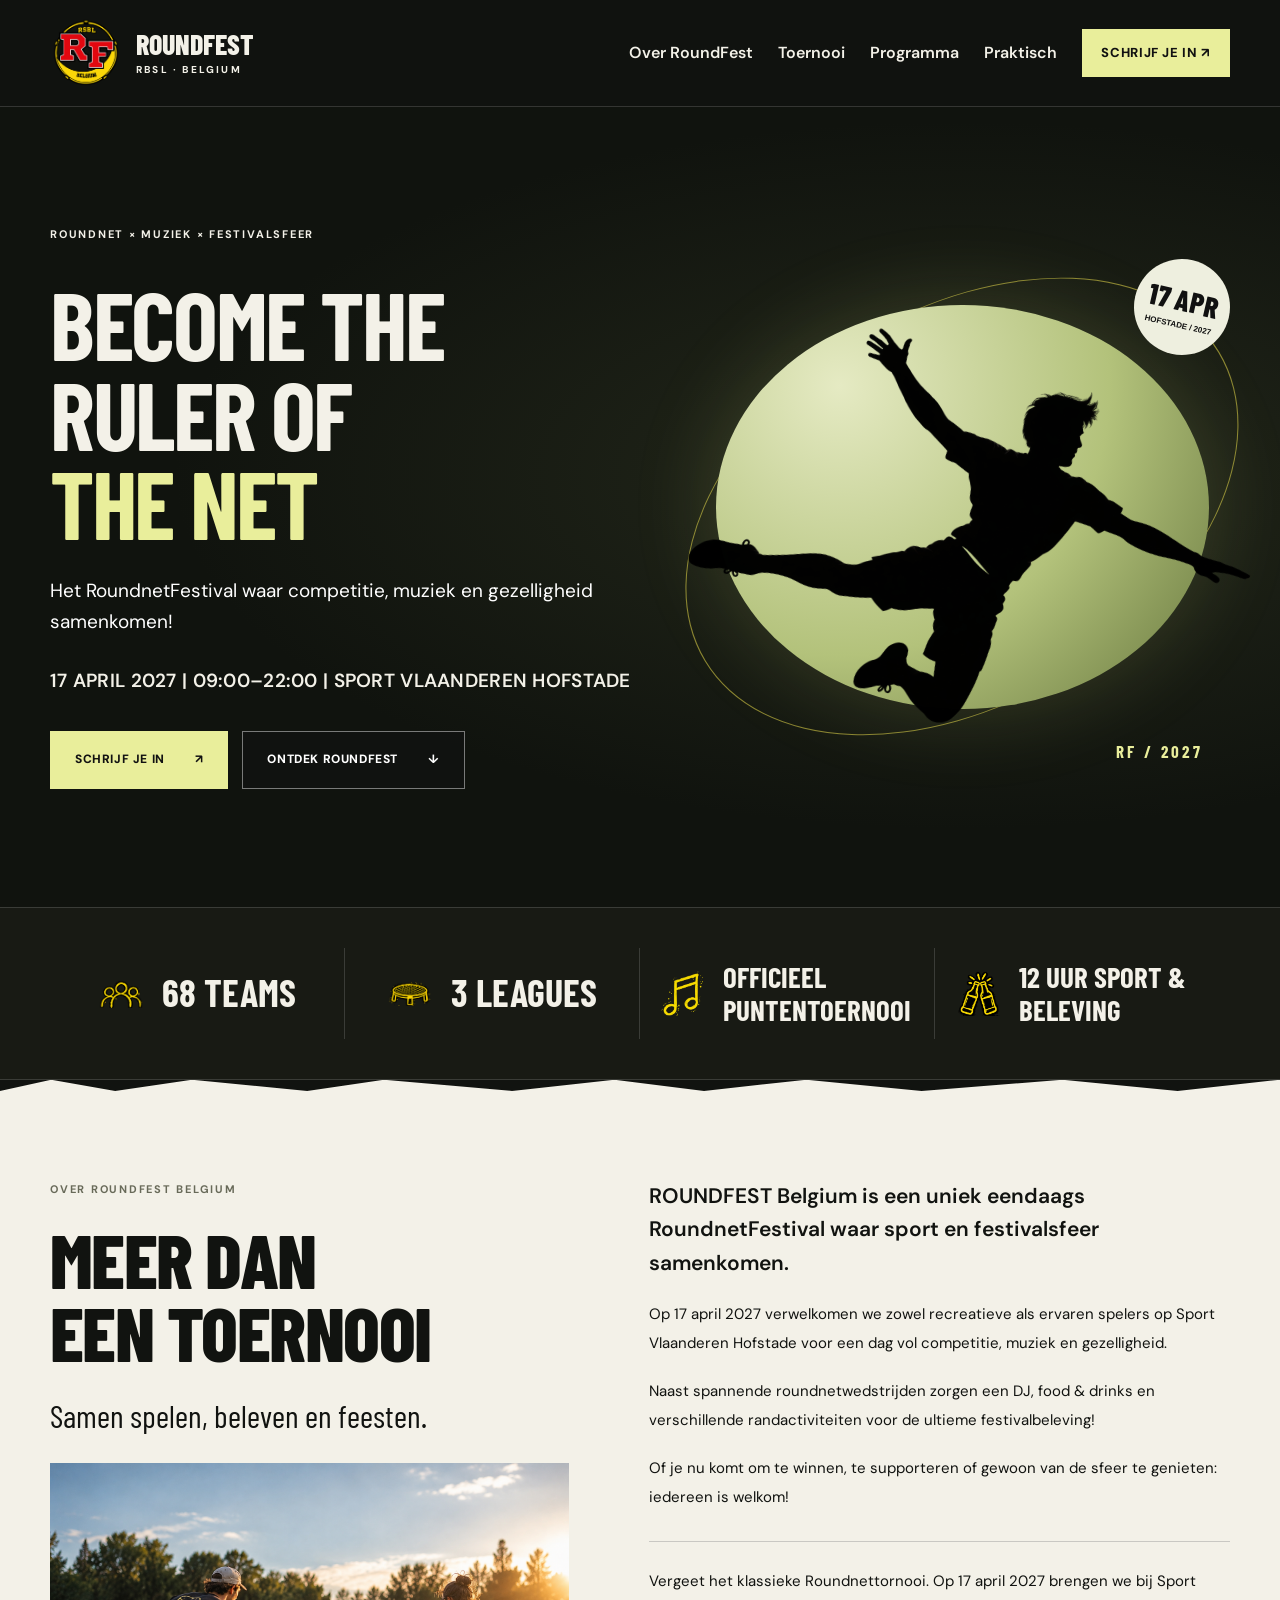
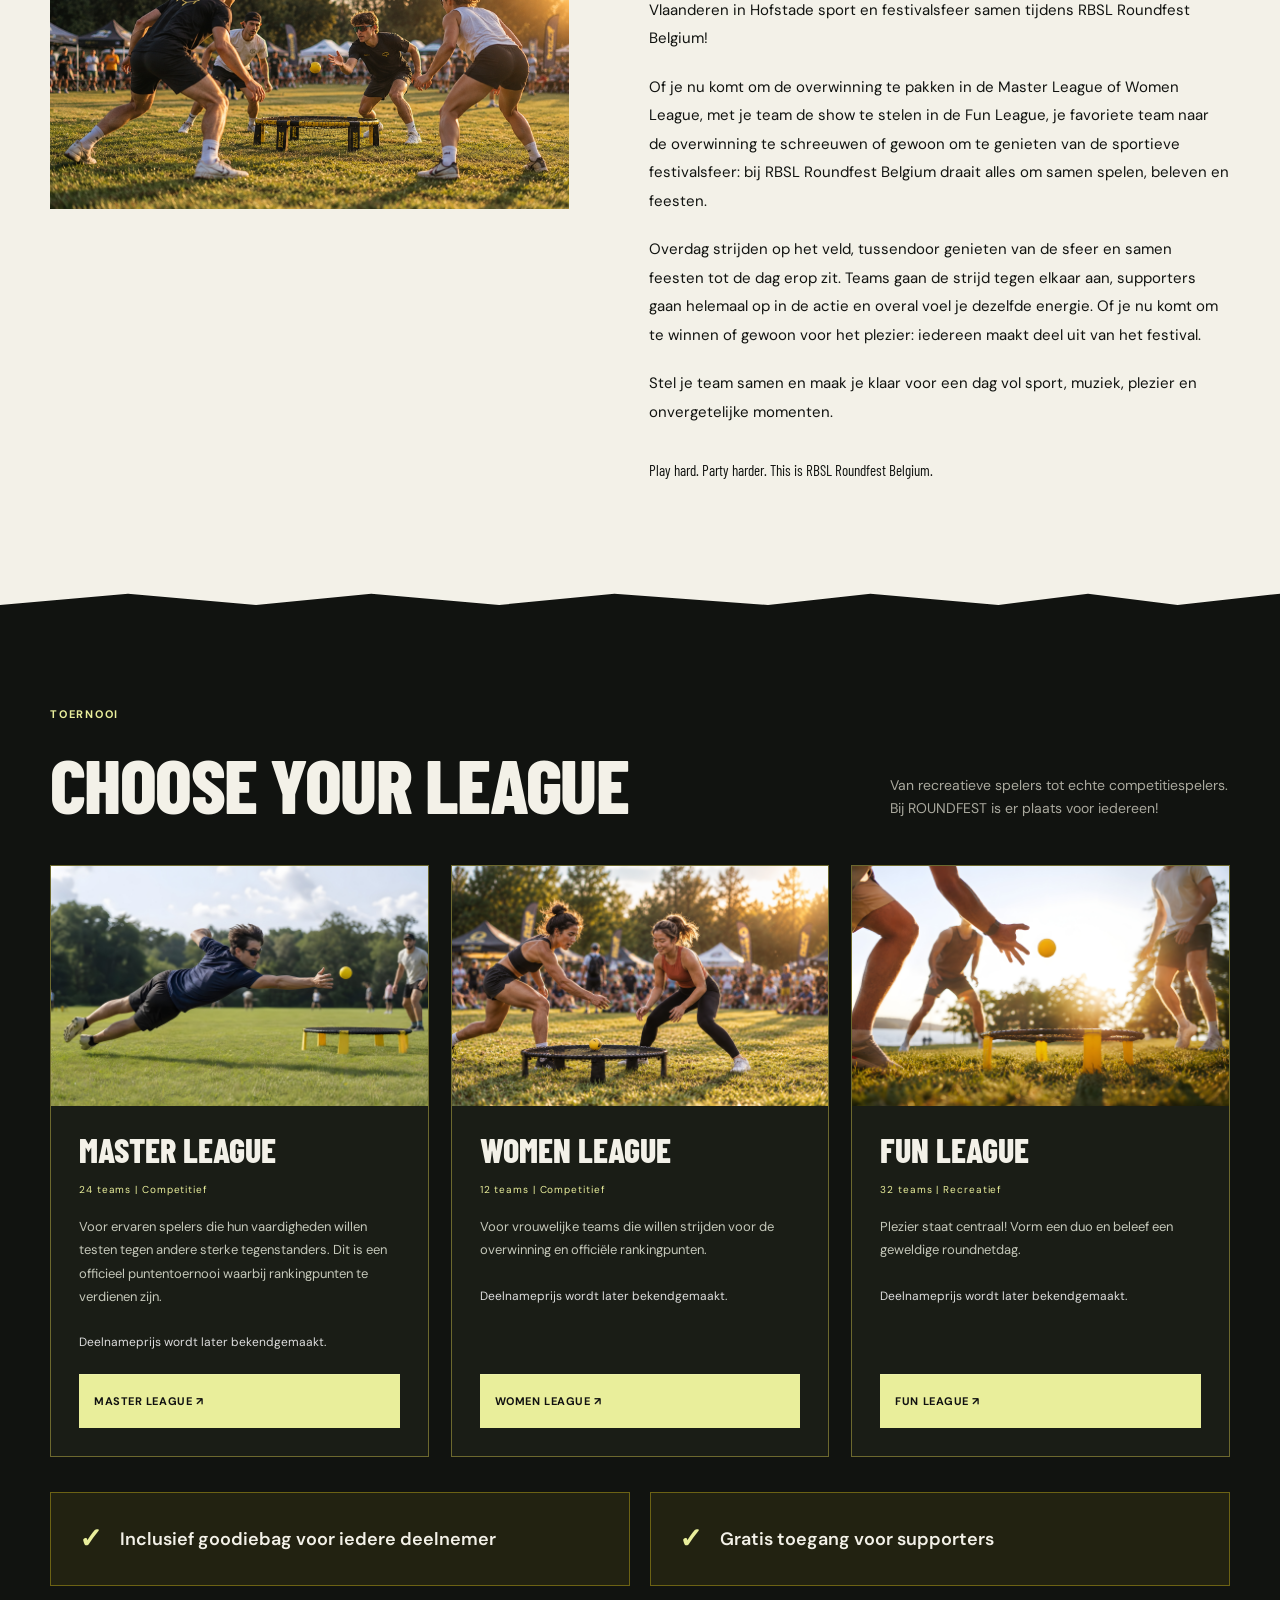
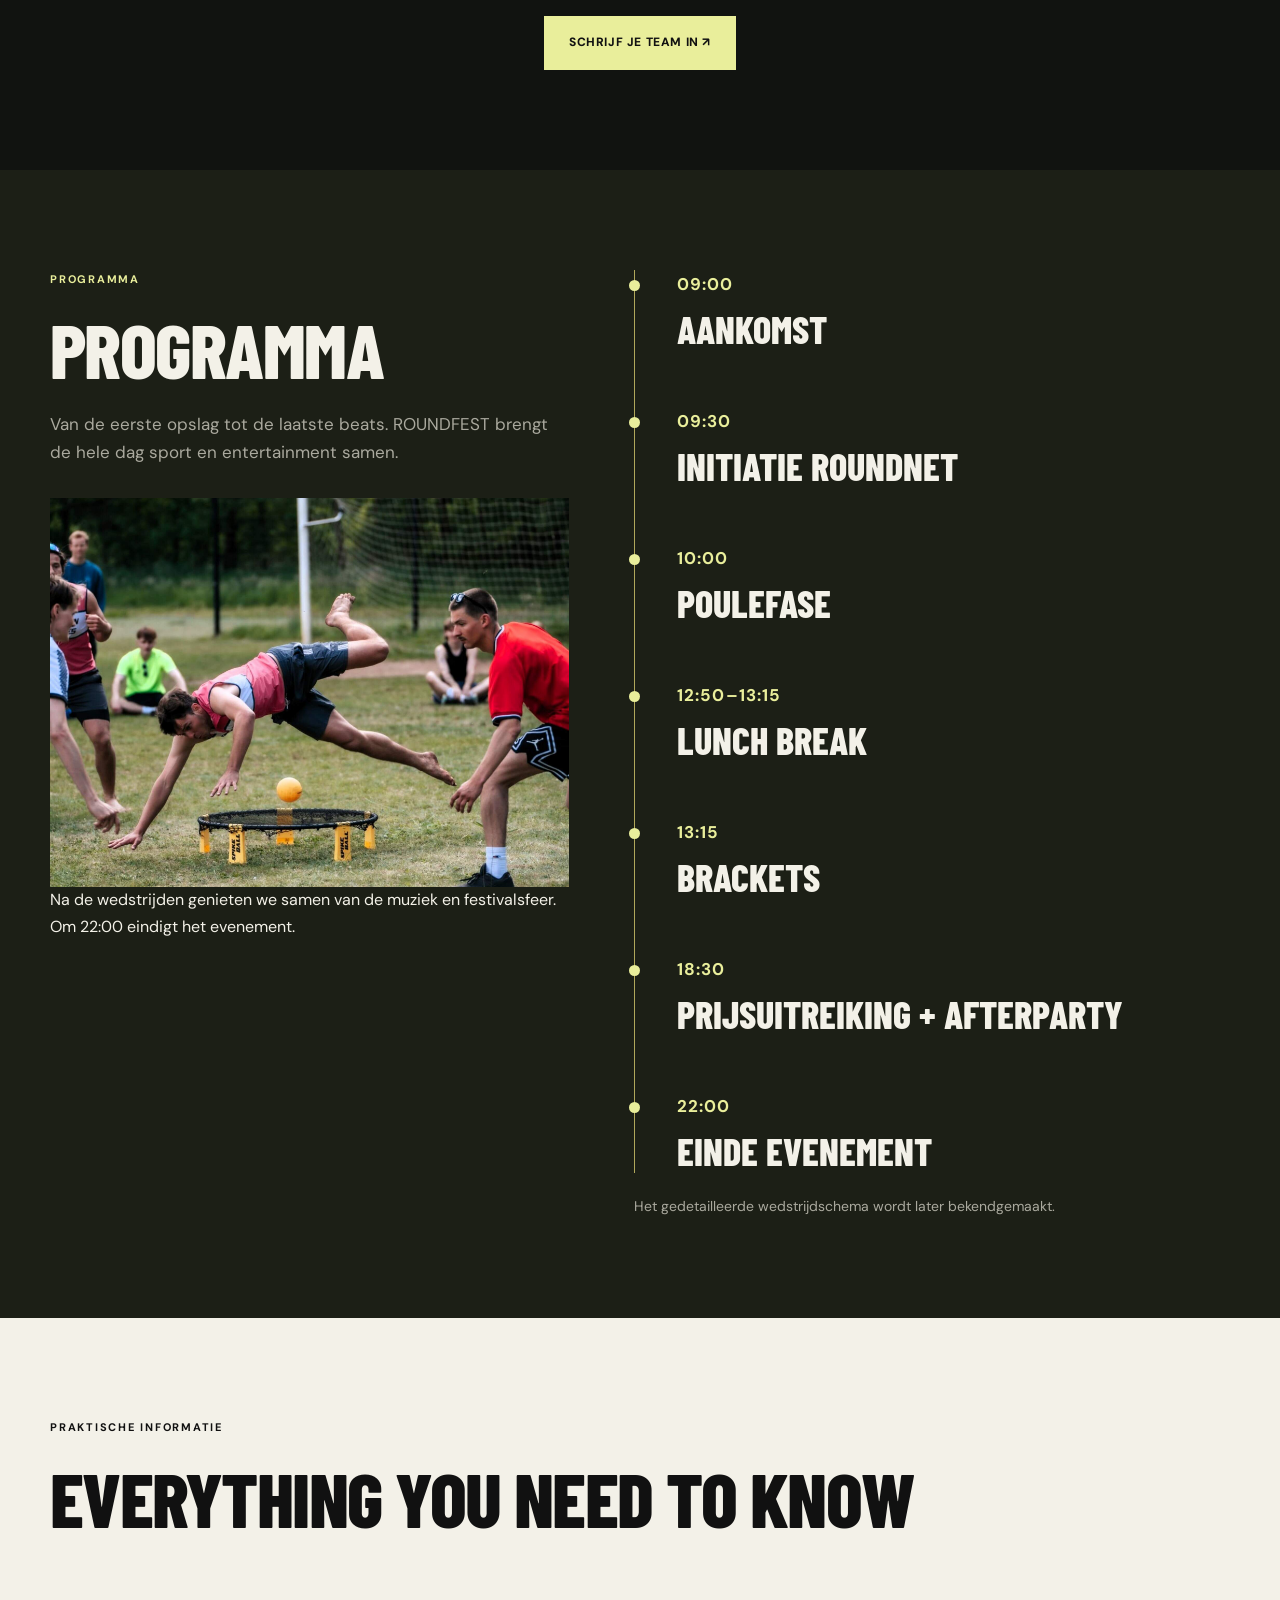
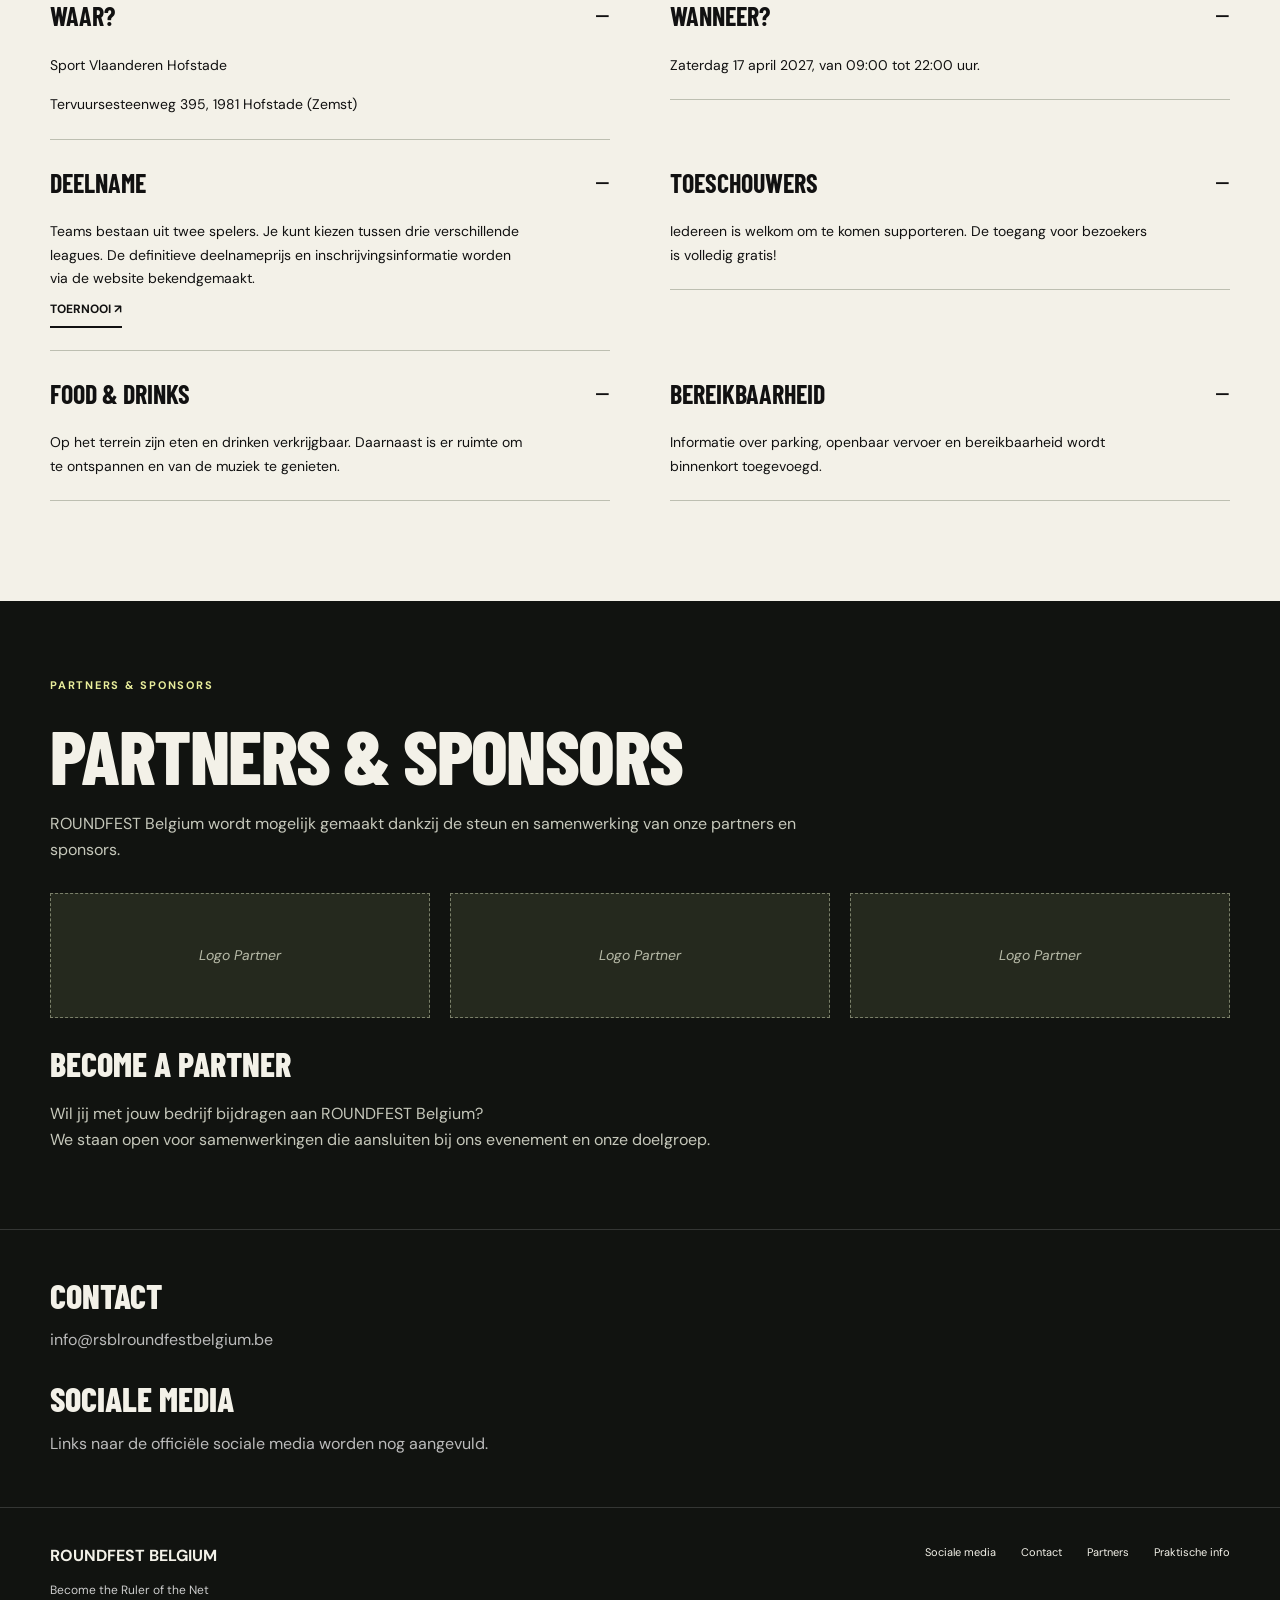
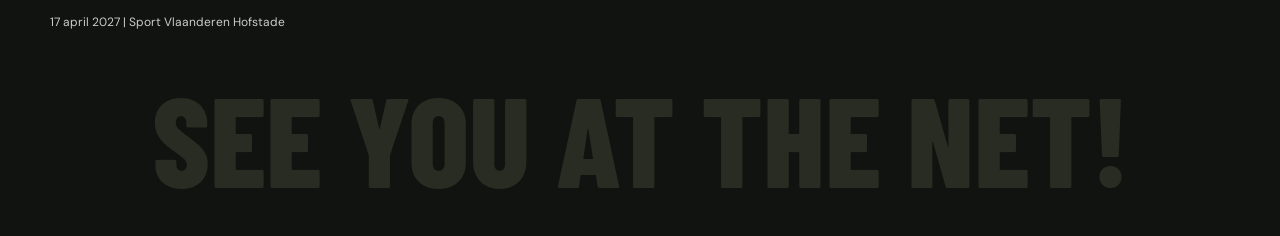
==== commit 30b3c4e0: "Keep existing contact email until domain migration" ====
--- a/Website files/voorstel1/index.html
+++ b/Website files/voorstel1/index.html
@@ -1 +1 @@
-<!doctype html><html lang="nl"><head><meta charset="utf-8"><meta name="color-scheme" content="only light"><meta name="viewport" content="width=device-width,initial-scale=1"><title>Roundfest Belgium — Become the Ruler of the Net</title><meta name="description" content="Roundfest Belgium, 17 april 2027 in Sport Vlaanderen Hofstade. Het RoundnetFestival waar competitie, muziek en gezelligheid samenkomen."><link rel="icon" href="assets/Logo.png"><link rel="stylesheet" href="style.css?v=20261031-review"></head><body class="original"><a class="skip" href="#main">Naar de inhoud</a><header><div class="wrap nav"><a class="brand" href="index.html"><img src="assets/Logo.png" alt="RF Belgium logo"><span>ROUNDFEST<small>RBSL · BELGIUM</small></span></a><button class="menu-toggle" type="button" aria-expanded="false" aria-controls="navigation">Menu</button><nav id="navigation" class="nav-links" aria-label="Hoofdnavigatie"><a href="#over">Over RoundFest</a><a href="#toernooi">Toernooi</a><a href="#programma">Programma</a><a href="#praktisch">Praktisch</a><a class="btn small" href="inschrijven.html">Schrijf je in ↗</a></nav></div></header><main id="main"><section class="hero"><div class="wrap hero-grid"><div><span class="kicker">ROUNDNET × MUZIEK × FESTIVALSFEER</span><h1>BECOME THE<br>RULER OF<br><span>THE NET</span></h1><p class="subtitle">Het RoundnetFestival waar competitie, muziek en gezelligheid samenkomen!</p><p class="date">17 APRIL 2027 | 09:00–22:00 | SPORT VLAANDEREN HOFSTADE</p><div class="actions"><a class="btn" href="inschrijven.html">Schrijf je in <span aria-hidden="true">↗</span></a><a class="btn outline" href="#over">Ontdek Roundfest <span aria-hidden="true">↓</span></a></div></div><div class="player-composition"><div class="player-disc"></div><img src="assets/Sprong.png" alt="Silhouet van een roundnetspeler in actie"><div class="player-badge">17 APR<small>HOFSTADE / 2027</small></div><span class="player-edition">RF / 2027</span></div></div></section><section class="stats" aria-label="Vier kerngegevens"><div class="wrap stat-grid"><div class="stat"><img src="assets/Mannetjes.png" alt=""><strong class="">68 TEAMS</strong></div><div class="stat"><img src="assets/Net.png" alt=""><strong class="">3 LEAGUES</strong></div><div class="stat"><img src="assets/MuziekNoot.png" alt=""><strong class="long">OFFICIEEL PUNTENTOERNOOI</strong></div><div class="stat"><img src="assets/Drinkflesjes.png" alt=""><strong class="long">12 UUR SPORT & BELEVING</strong></div></div></section><section class="section intro" id="over"><div class="wrap intro-grid"><div><span class="kicker">Over Roundfest Belgium</span><h2>MEER DAN<br>EEN TOERNOOI</h2><p class="quote">Samen spelen, beleven en feesten.</p><img class="intro-photo" src="assets/meer-dan-een-toernooi.png" alt="Roundnetspelers op het gras met tenten en publiek op de achtergrond" loading="lazy"></div><div class="intro-text"><p class="lead">ROUNDFEST Belgium is een uniek eendaags RoundnetFestival waar sport en festivalsfeer samenkomen.</p><p>Op 17 april 2027 verwelkomen we zowel recreatieve als ervaren spelers op Sport Vlaanderen Hofstade voor een dag vol competitie, muziek en gezelligheid.</p><p>Naast spannende roundnetwedstrijden zorgen een DJ, food & drinks en verschillende randactiviteiten voor de ultieme festivalbeleving!</p><p>Of je nu komt om te winnen, te supporteren of gewoon van de sfeer te genieten: iedereen is welkom!</p><div class="extra-copy"><p>Vergeet het klassieke Roundnettornooi. Op 17 april 2027 brengen we bij Sport Vlaanderen in Hofstade sport en festivalsfeer samen tijdens RBSL Roundfest Belgium!</p><p>Of je nu komt om de overwinning te pakken in de Master League of Women League, met je team de show te stelen in de Fun League, je favoriete team naar de overwinning te schreeuwen of gewoon om te genieten van de sportieve festivalsfeer: bij RBSL Roundfest Belgium draait alles om samen spelen, beleven en feesten.</p><p>Overdag strijden op het veld, tussendoor genieten van de sfeer en samen feesten tot de dag erop zit. Teams gaan de strijd tegen elkaar aan, supporters gaan helemaal op in de actie en overal voel je dezelfde energie. Of je nu komt om te winnen of gewoon voor het plezier: iedereen maakt deel uit van het festival.</p><p>Stel je team samen en maak je klaar voor een dag vol sport, muziek, plezier en onvergetelijke momenten.</p><p class="quote">Play hard. Party harder. This is RBSL Roundfest Belgium.</p></div></div></div></section><section class="section" id="toernooi"><div class="wrap"><div class="section-head"><div><span class="kicker accent">Toernooi</span><h2>CHOOSE YOUR LEAGUE</h2></div><p>Van recreatieve spelers tot echte competitiespelers. Bij ROUNDFEST is er plaats voor iedereen!</p></div><div class="leagues"><article class="league"><div class="league-art"><img class="league-photo" src="assets/master-league-officieel.jpeg" alt="Spelers in actie tijdens een roundnetwedstrijd" loading="lazy"></div><div class="league-body"><h3>MASTER LEAGUE</h3><span class="meta">24 teams | Competitief</span><p>Voor ervaren spelers die hun vaardigheden willen testen tegen andere sterke tegenstanders. Dit is een officieel puntentoernooi waarbij rankingpunten te verdienen zijn.</p><p class="price">Deelnameprijs wordt later bekendgemaakt.</p><a class="btn" href="inschrijven.html?league=master">MASTER LEAGUE ↗</a></div></article><article class="league"><div class="league-art"><img class="league-photo" src="assets/women-league-officieel.png" alt="Roundnetspeelsters in actie rond het net" loading="lazy"></div><div class="league-body"><h3>WOMEN LEAGUE</h3><span class="meta">12 teams | Competitief</span><p>Voor vrouwelijke teams die willen strijden voor de overwinning en officiële rankingpunten.</p><p class="price">Deelnameprijs wordt later bekendgemaakt.</p><a class="btn" href="inschrijven.html?league=women">WOMEN LEAGUE ↗</a></div></article><article class="league"><div class="league-art"><img class="league-photo" src="assets/fun-league-officieel.jpeg" alt="Groep spelers rond een roundnet op het gras" loading="lazy"></div><div class="league-body"><h3>FUN LEAGUE</h3><span class="meta">32 teams | Recreatief</span><p>Plezier staat centraal! Vorm een duo en beleef een geweldige roundnetdag.</p><p class="price">Deelnameprijs wordt later bekendgemaakt.</p><a class="btn" href="inschrijven.html?league=fun">FUN LEAGUE ↗</a></div></article></div><div class="perks"><span>Inclusief goodiebag voor iedere deelnemer</span><span>Gratis toegang voor supporters</span></div><div class="section-cta"><a class="btn" href="inschrijven.html">Schrijf je team in ↗</a></div></div></section><section class="section program" id="programma"><div class="wrap program-grid"><div><span class="kicker accent">Programma</span><h2>PROGRAMMA</h2><p class="summary">Van de eerste opslag tot de laatste beats. ROUNDFEST brengt de hele dag sport en entertainment samen.</p><div class="program-images program-images--single"><img class="program-photo" src="assets/roundnetwedstrijden.jpg" alt="Roundnetspeler duikt naar de bal tijdens een wedstrijd" loading="lazy"><div class="placeholder" hidden><span>foto van de mensen die de muziek komen doen</span></div></div><p>Na de wedstrijden genieten we samen van de muziek en festivalsfeer. Om 22:00 eindigt het evenement.</p></div><div><div class="timeline"><div class="event"><time>09:00</time><h3>AANKOMST</h3></div><div class="event"><time>09:30</time><h3>INITIATIE ROUNDNET</h3></div><div class="event"><time>10:00</time><h3>POULEFASE</h3></div><div class="event"><time>12:50–13:15</time><h3>LUNCH BREAK</h3></div><div class="event"><time>13:15</time><h3>BRACKETS</h3></div><div class="event"><time>18:30</time><h3>PRIJSUITREIKING + AFTERPARTY</h3></div><div class="event"><time>22:00</time><h3>EINDE EVENEMENT</h3></div></div><p class="schedule-note">Het gedetailleerde wedstrijdschema wordt later bekendgemaakt.</p></div></div></section><section class="section info" id="praktisch"><div class="wrap"><span class="kicker">Praktische informatie</span><h2>EVERYTHING YOU NEED TO KNOW</h2><div class="faq"><details open><summary>WAAR?</summary><p>Sport Vlaanderen Hofstade</p><p>Tervuursesteenweg 395, 1981 Hofstade (Zemst)</p></details><details open><summary>WANNEER?</summary><p>Zaterdag 17 april 2027, van 09:00 tot 22:00 uur.</p></details><details open><summary>DEELNAME</summary><p>Teams bestaan uit twee spelers. Je kunt kiezen tussen drie verschillende leagues. De definitieve deelnameprijs en inschrijvingsinformatie worden via de website bekendgemaakt.</p><a class="text-link" href="#toernooi">Toernooi ↗</a></details><details open><summary>TOESCHOUWERS</summary><p>Iedereen is welkom om te komen supporteren. De toegang voor bezoekers is volledig gratis!</p></details><details open><summary>FOOD & DRINKS</summary><p>Op het terrein zijn eten en drinken verkrijgbaar. Daarnaast is er ruimte om te ontspannen en van de muziek te genieten.</p></details><details open><summary>BEREIKBAARHEID</summary><p>Informatie over parking, openbaar vervoer en bereikbaarheid wordt binnenkort toegevoegd.</p></details></div></div></section><section class="partners-section" id="partners"><div class="wrap"><span class="kicker accent">Partners & sponsors</span><h2>PARTNERS & SPONSORS</h2><p>ROUNDFEST Belgium wordt mogelijk gemaakt dankzij de steun en samenwerking van onze partners en sponsors.</p><div class="sponsor-slots"><div class="placeholder"><span class="slot">Logo Partner</span></div><div class="placeholder"><span class="slot">Logo Partner</span></div><div class="placeholder"><span class="slot">Logo Partner</span></div></div><h3>BECOME A PARTNER</h3><p>Wil jij met jouw bedrijf bijdragen aan ROUNDFEST Belgium?<br>We staan open voor samenwerkingen die aansluiten bij ons evenement en onze doelgroep.</p></div></section><section class="contact-section" id="contact"><div class="wrap"><h3>CONTACT</h3><p><a href="mailto:info@rbslroundfestbelgium.be">info@rbslroundfestbelgium.be</a></p><div id="socials"><h3 style="margin-top:30px">SOCIALE MEDIA</h3><p>Links naar de officiële sociale media worden nog aangevuld.</p></div></div></section></main><footer><div class="wrap"><div class="footer-row"><div class="footer-brand"><strong>ROUNDFEST BELGIUM</strong><small>Become the Ruler of the Net</small><small>17 april 2027 | Sport Vlaanderen Hofstade</small></div><nav class="footer-links" aria-label="Footernavigatie"><a href="index.html#socials">Sociale media</a><a href="mailto:info@rbslroundfestbelgium.be">Contact</a><a href="index.html#partners">Partners</a><a href="index.html#praktisch">Praktische info</a></nav></div><p class="endline">SEE YOU AT THE NET!</p></div></footer><script src="app.js"></script></body></html>+<!doctype html><html lang="nl"><head><meta charset="utf-8"><meta name="color-scheme" content="only light"><meta name="viewport" content="width=device-width,initial-scale=1"><title>Roundfest Belgium — Become the Ruler of the Net</title><meta name="description" content="Roundfest Belgium, 17 april 2027 in Sport Vlaanderen Hofstade. Het RoundnetFestival waar competitie, muziek en gezelligheid samenkomen."><link rel="icon" href="assets/Logo.png"><link rel="stylesheet" href="style.css?v=20261031-review"></head><body class="original"><a class="skip" href="#main">Naar de inhoud</a><header><div class="wrap nav"><a class="brand" href="index.html"><img src="assets/Logo.png" alt="RF Belgium logo"><span>ROUNDFEST<small>RBSL · BELGIUM</small></span></a><button class="menu-toggle" type="button" aria-expanded="false" aria-controls="navigation">Menu</button><nav id="navigation" class="nav-links" aria-label="Hoofdnavigatie"><a href="#over">Over RoundFest</a><a href="#toernooi">Toernooi</a><a href="#programma">Programma</a><a href="#praktisch">Praktisch</a><a class="btn small" href="inschrijven.html">Schrijf je in ↗</a></nav></div></header><main id="main"><section class="hero"><div class="wrap hero-grid"><div><span class="kicker">ROUNDNET × MUZIEK × FESTIVALSFEER</span><h1>BECOME THE<br>RULER OF<br><span>THE NET</span></h1><p class="subtitle">Het RoundnetFestival waar competitie, muziek en gezelligheid samenkomen!</p><p class="date">17 APRIL 2027 | 09:00–22:00 | SPORT VLAANDEREN HOFSTADE</p><div class="actions"><a class="btn" href="inschrijven.html">Schrijf je in <span aria-hidden="true">↗</span></a><a class="btn outline" href="#over">Ontdek Roundfest <span aria-hidden="true">↓</span></a></div></div><div class="player-composition"><div class="player-disc"></div><img src="assets/Sprong.png" alt="Silhouet van een roundnetspeler in actie"><div class="player-badge">17 APR<small>HOFSTADE / 2027</small></div><span class="player-edition">RF / 2027</span></div></div></section><section class="stats" aria-label="Vier kerngegevens"><div class="wrap stat-grid"><div class="stat"><img src="assets/Mannetjes.png" alt=""><strong class="">68 TEAMS</strong></div><div class="stat"><img src="assets/Net.png" alt=""><strong class="">3 LEAGUES</strong></div><div class="stat"><img src="assets/MuziekNoot.png" alt=""><strong class="long">OFFICIEEL PUNTENTOERNOOI</strong></div><div class="stat"><img src="assets/Drinkflesjes.png" alt=""><strong class="long">12 UUR SPORT & BELEVING</strong></div></div></section><section class="section intro" id="over"><div class="wrap intro-grid"><div><span class="kicker">Over Roundfest Belgium</span><h2>MEER DAN<br>EEN TOERNOOI</h2><p class="quote">Samen spelen, beleven en feesten.</p><img class="intro-photo" src="assets/meer-dan-een-toernooi.png" alt="Roundnetspelers op het gras met tenten en publiek op de achtergrond" loading="lazy"></div><div class="intro-text"><p class="lead">ROUNDFEST Belgium is een uniek eendaags RoundnetFestival waar sport en festivalsfeer samenkomen.</p><p>Op 17 april 2027 verwelkomen we zowel recreatieve als ervaren spelers op Sport Vlaanderen Hofstade voor een dag vol competitie, muziek en gezelligheid.</p><p>Naast spannende roundnetwedstrijden zorgen een DJ, food & drinks en verschillende randactiviteiten voor de ultieme festivalbeleving!</p><p>Of je nu komt om te winnen, te supporteren of gewoon van de sfeer te genieten: iedereen is welkom!</p><div class="extra-copy"><p>Vergeet het klassieke Roundnettornooi. Op 17 april 2027 brengen we bij Sport Vlaanderen in Hofstade sport en festivalsfeer samen tijdens RBSL Roundfest Belgium!</p><p>Of je nu komt om de overwinning te pakken in de Master League of Women League, met je team de show te stelen in de Fun League, je favoriete team naar de overwinning te schreeuwen of gewoon om te genieten van de sportieve festivalsfeer: bij RBSL Roundfest Belgium draait alles om samen spelen, beleven en feesten.</p><p>Overdag strijden op het veld, tussendoor genieten van de sfeer en samen feesten tot de dag erop zit. Teams gaan de strijd tegen elkaar aan, supporters gaan helemaal op in de actie en overal voel je dezelfde energie. Of je nu komt om te winnen of gewoon voor het plezier: iedereen maakt deel uit van het festival.</p><p>Stel je team samen en maak je klaar voor een dag vol sport, muziek, plezier en onvergetelijke momenten.</p><p class="quote">Play hard. Party harder. This is RBSL Roundfest Belgium.</p></div></div></div></section><section class="section" id="toernooi"><div class="wrap"><div class="section-head"><div><span class="kicker accent">Toernooi</span><h2>CHOOSE YOUR LEAGUE</h2></div><p>Van recreatieve spelers tot echte competitiespelers. Bij ROUNDFEST is er plaats voor iedereen!</p></div><div class="leagues"><article class="league"><div class="league-art"><img class="league-photo" src="assets/master-league-officieel.jpeg" alt="Spelers in actie tijdens een roundnetwedstrijd" loading="lazy"></div><div class="league-body"><h3>MASTER LEAGUE</h3><span class="meta">24 teams | Competitief</span><p>Voor ervaren spelers die hun vaardigheden willen testen tegen andere sterke tegenstanders. Dit is een officieel puntentoernooi waarbij rankingpunten te verdienen zijn.</p><p class="price">Deelnameprijs wordt later bekendgemaakt.</p><a class="btn" href="inschrijven.html?league=master">MASTER LEAGUE ↗</a></div></article><article class="league"><div class="league-art"><img class="league-photo" src="assets/women-league-officieel.png" alt="Roundnetspeelsters in actie rond het net" loading="lazy"></div><div class="league-body"><h3>WOMEN LEAGUE</h3><span class="meta">12 teams | Competitief</span><p>Voor vrouwelijke teams die willen strijden voor de overwinning en officiële rankingpunten.</p><p class="price">Deelnameprijs wordt later bekendgemaakt.</p><a class="btn" href="inschrijven.html?league=women">WOMEN LEAGUE ↗</a></div></article><article class="league"><div class="league-art"><img class="league-photo" src="assets/fun-league-officieel.jpeg" alt="Groep spelers rond een roundnet op het gras" loading="lazy"></div><div class="league-body"><h3>FUN LEAGUE</h3><span class="meta">32 teams | Recreatief</span><p>Plezier staat centraal! Vorm een duo en beleef een geweldige roundnetdag.</p><p class="price">Deelnameprijs wordt later bekendgemaakt.</p><a class="btn" href="inschrijven.html?league=fun">FUN LEAGUE ↗</a></div></article></div><div class="perks"><span>Inclusief goodiebag voor iedere deelnemer</span><span>Gratis toegang voor supporters</span></div><div class="section-cta"><a class="btn" href="inschrijven.html">Schrijf je team in ↗</a></div></div></section><section class="section program" id="programma"><div class="wrap program-grid"><div><span class="kicker accent">Programma</span><h2>PROGRAMMA</h2><p class="summary">Van de eerste opslag tot de laatste beats. ROUNDFEST brengt de hele dag sport en entertainment samen.</p><div class="program-images program-images--single"><img class="program-photo" src="assets/roundnetwedstrijden.jpg" alt="Roundnetspeler duikt naar de bal tijdens een wedstrijd" loading="lazy"><div class="placeholder" hidden><span>foto van de mensen die de muziek komen doen</span></div></div><p>Na de wedstrijden genieten we samen van de muziek en festivalsfeer. Om 22:00 eindigt het evenement.</p></div><div><div class="timeline"><div class="event"><time>09:00</time><h3>AANKOMST</h3></div><div class="event"><time>09:30</time><h3>INITIATIE ROUNDNET</h3></div><div class="event"><time>10:00</time><h3>POULEFASE</h3></div><div class="event"><time>12:50–13:15</time><h3>LUNCH BREAK</h3></div><div class="event"><time>13:15</time><h3>BRACKETS</h3></div><div class="event"><time>18:30</time><h3>PRIJSUITREIKING + AFTERPARTY</h3></div><div class="event"><time>22:00</time><h3>EINDE EVENEMENT</h3></div></div><p class="schedule-note">Het gedetailleerde wedstrijdschema wordt later bekendgemaakt.</p></div></div></section><section class="section info" id="praktisch"><div class="wrap"><span class="kicker">Praktische informatie</span><h2>EVERYTHING YOU NEED TO KNOW</h2><div class="faq"><details open><summary>WAAR?</summary><p>Sport Vlaanderen Hofstade</p><p>Tervuursesteenweg 395, 1981 Hofstade (Zemst)</p></details><details open><summary>WANNEER?</summary><p>Zaterdag 17 april 2027, van 09:00 tot 22:00 uur.</p></details><details open><summary>DEELNAME</summary><p>Teams bestaan uit twee spelers. Je kunt kiezen tussen drie verschillende leagues. De definitieve deelnameprijs en inschrijvingsinformatie worden via de website bekendgemaakt.</p><a class="text-link" href="#toernooi">Toernooi ↗</a></details><details open><summary>TOESCHOUWERS</summary><p>Iedereen is welkom om te komen supporteren. De toegang voor bezoekers is volledig gratis!</p></details><details open><summary>FOOD & DRINKS</summary><p>Op het terrein zijn eten en drinken verkrijgbaar. Daarnaast is er ruimte om te ontspannen en van de muziek te genieten.</p></details><details open><summary>BEREIKBAARHEID</summary><p>Informatie over parking, openbaar vervoer en bereikbaarheid wordt binnenkort toegevoegd.</p></details></div></div></section><section class="partners-section" id="partners"><div class="wrap"><span class="kicker accent">Partners & sponsors</span><h2>PARTNERS & SPONSORS</h2><p>ROUNDFEST Belgium wordt mogelijk gemaakt dankzij de steun en samenwerking van onze partners en sponsors.</p><div class="sponsor-slots"><div class="placeholder"><span class="slot">Logo Partner</span></div><div class="placeholder"><span class="slot">Logo Partner</span></div><div class="placeholder"><span class="slot">Logo Partner</span></div></div><h3>BECOME A PARTNER</h3><p>Wil jij met jouw bedrijf bijdragen aan ROUNDFEST Belgium?<br>We staan open voor samenwerkingen die aansluiten bij ons evenement en onze doelgroep.</p></div></section><section class="contact-section" id="contact"><div class="wrap"><h3>CONTACT</h3><p><a href="mailto:info@rsblroundfestbelgium.be">info@rsblroundfestbelgium.be</a></p><div id="socials"><h3 style="margin-top:30px">SOCIALE MEDIA</h3><p>Links naar de officiële sociale media worden nog aangevuld.</p></div></div></section></main><footer><div class="wrap"><div class="footer-row"><div class="footer-brand"><strong>ROUNDFEST BELGIUM</strong><small>Become the Ruler of the Net</small><small>17 april 2027 | Sport Vlaanderen Hofstade</small></div><nav class="footer-links" aria-label="Footernavigatie"><a href="index.html#socials">Sociale media</a><a href="mailto:info@rsblroundfestbelgium.be">Contact</a><a href="index.html#partners">Partners</a><a href="index.html#praktisch">Praktische info</a></nav></div><p class="endline">SEE YOU AT THE NET!</p></div></footer><script src="app.js"></script></body></html>
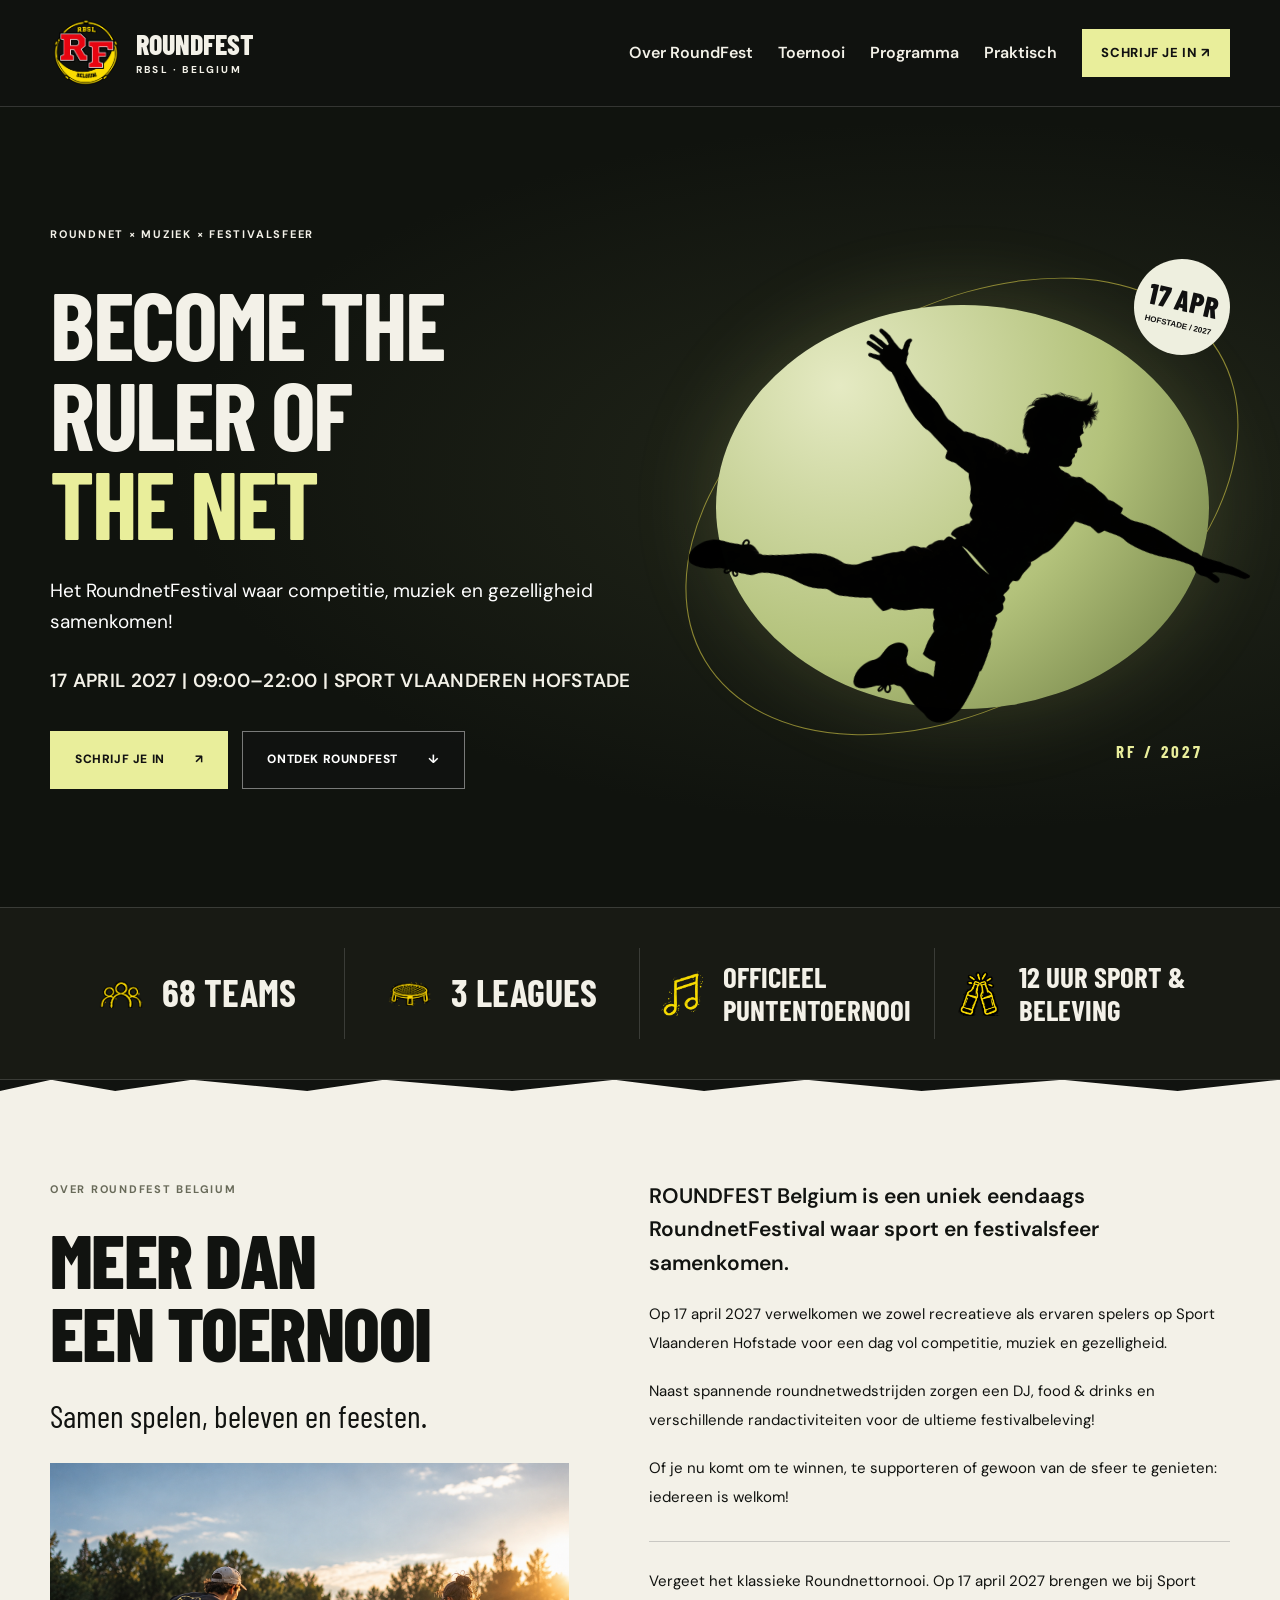
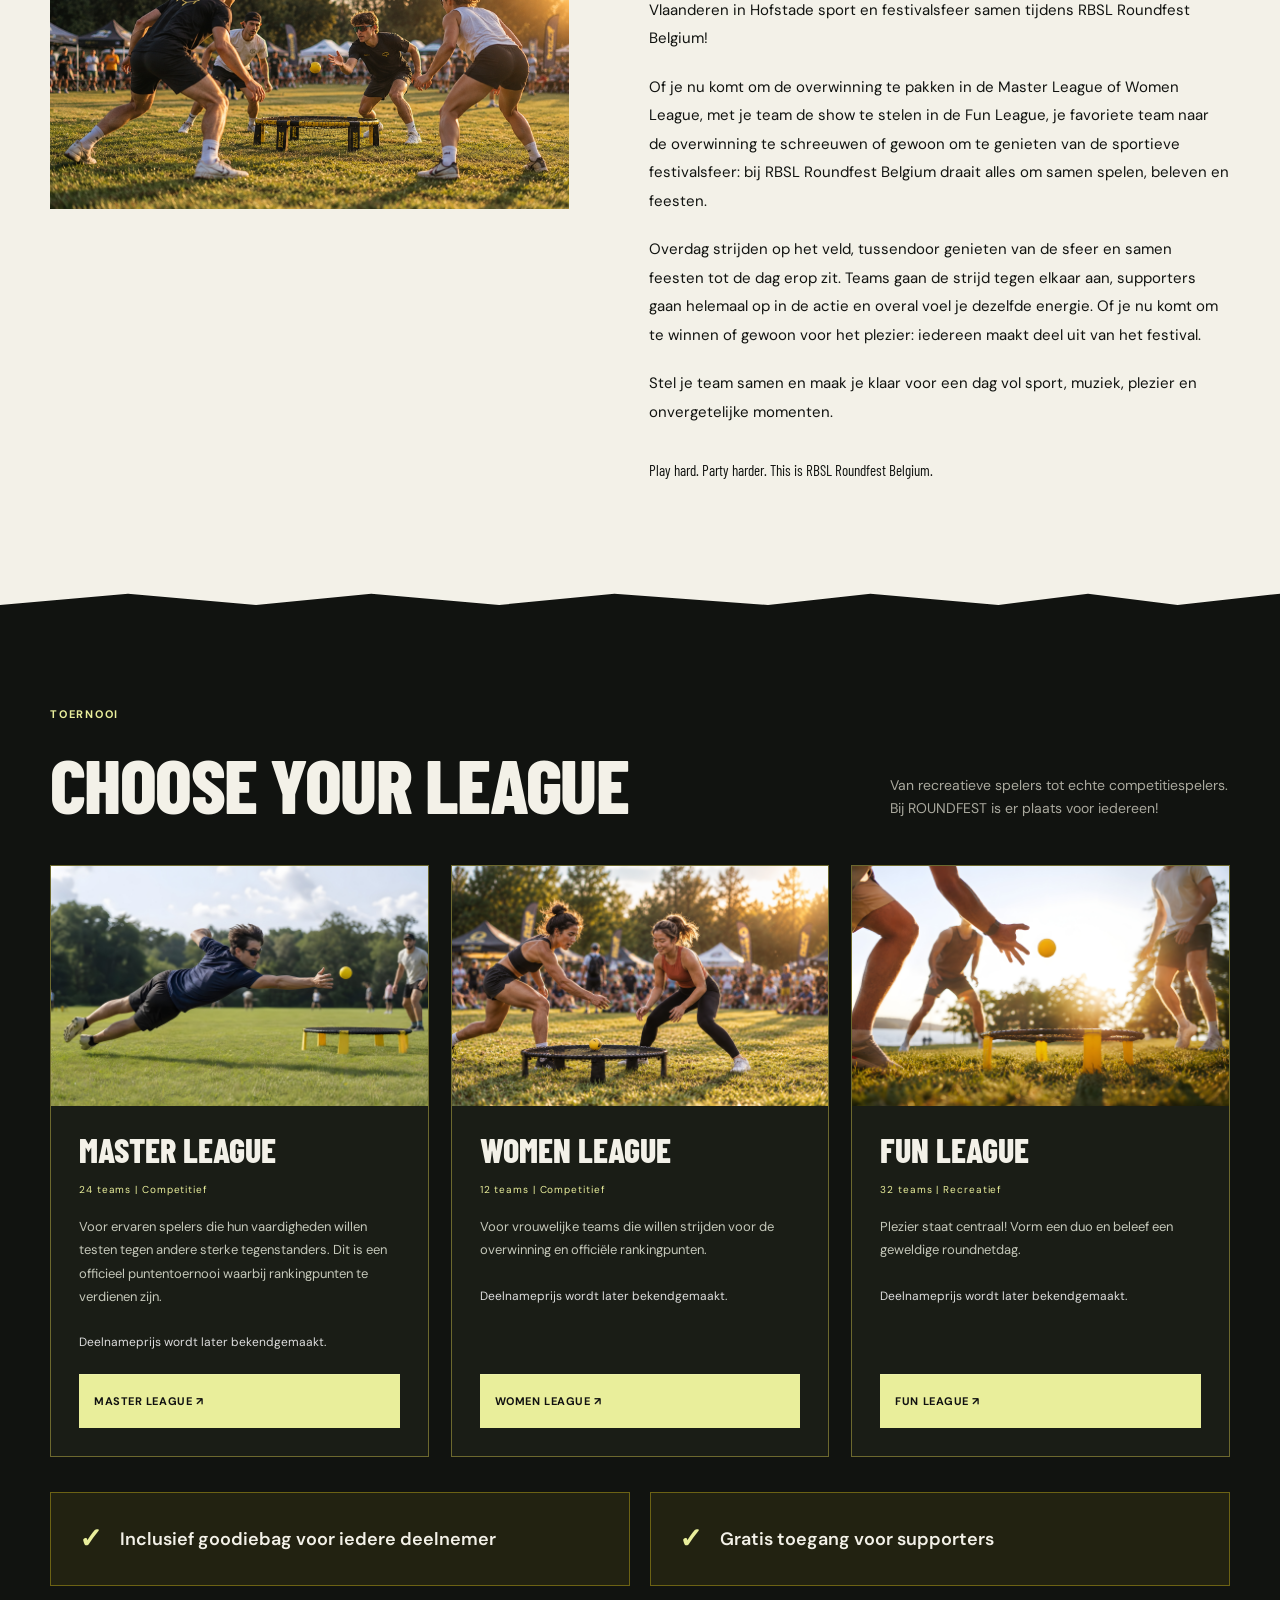
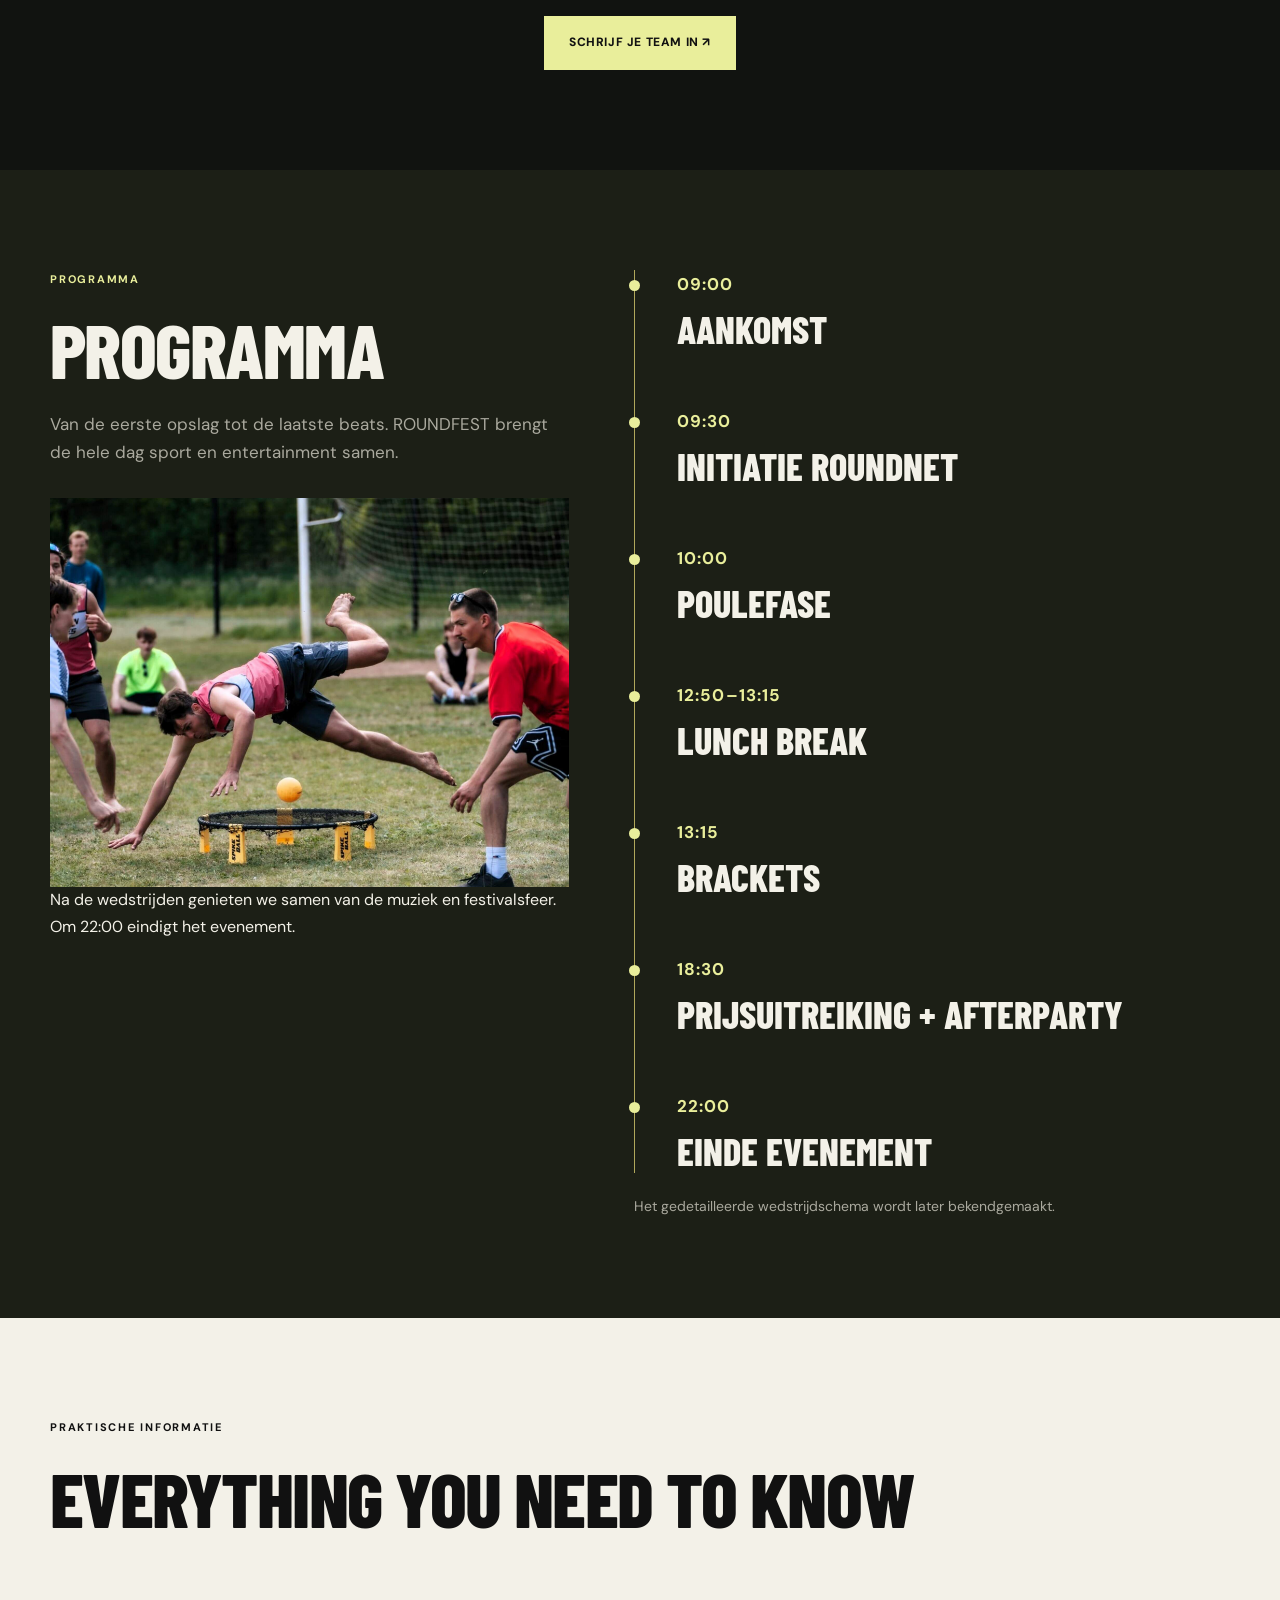
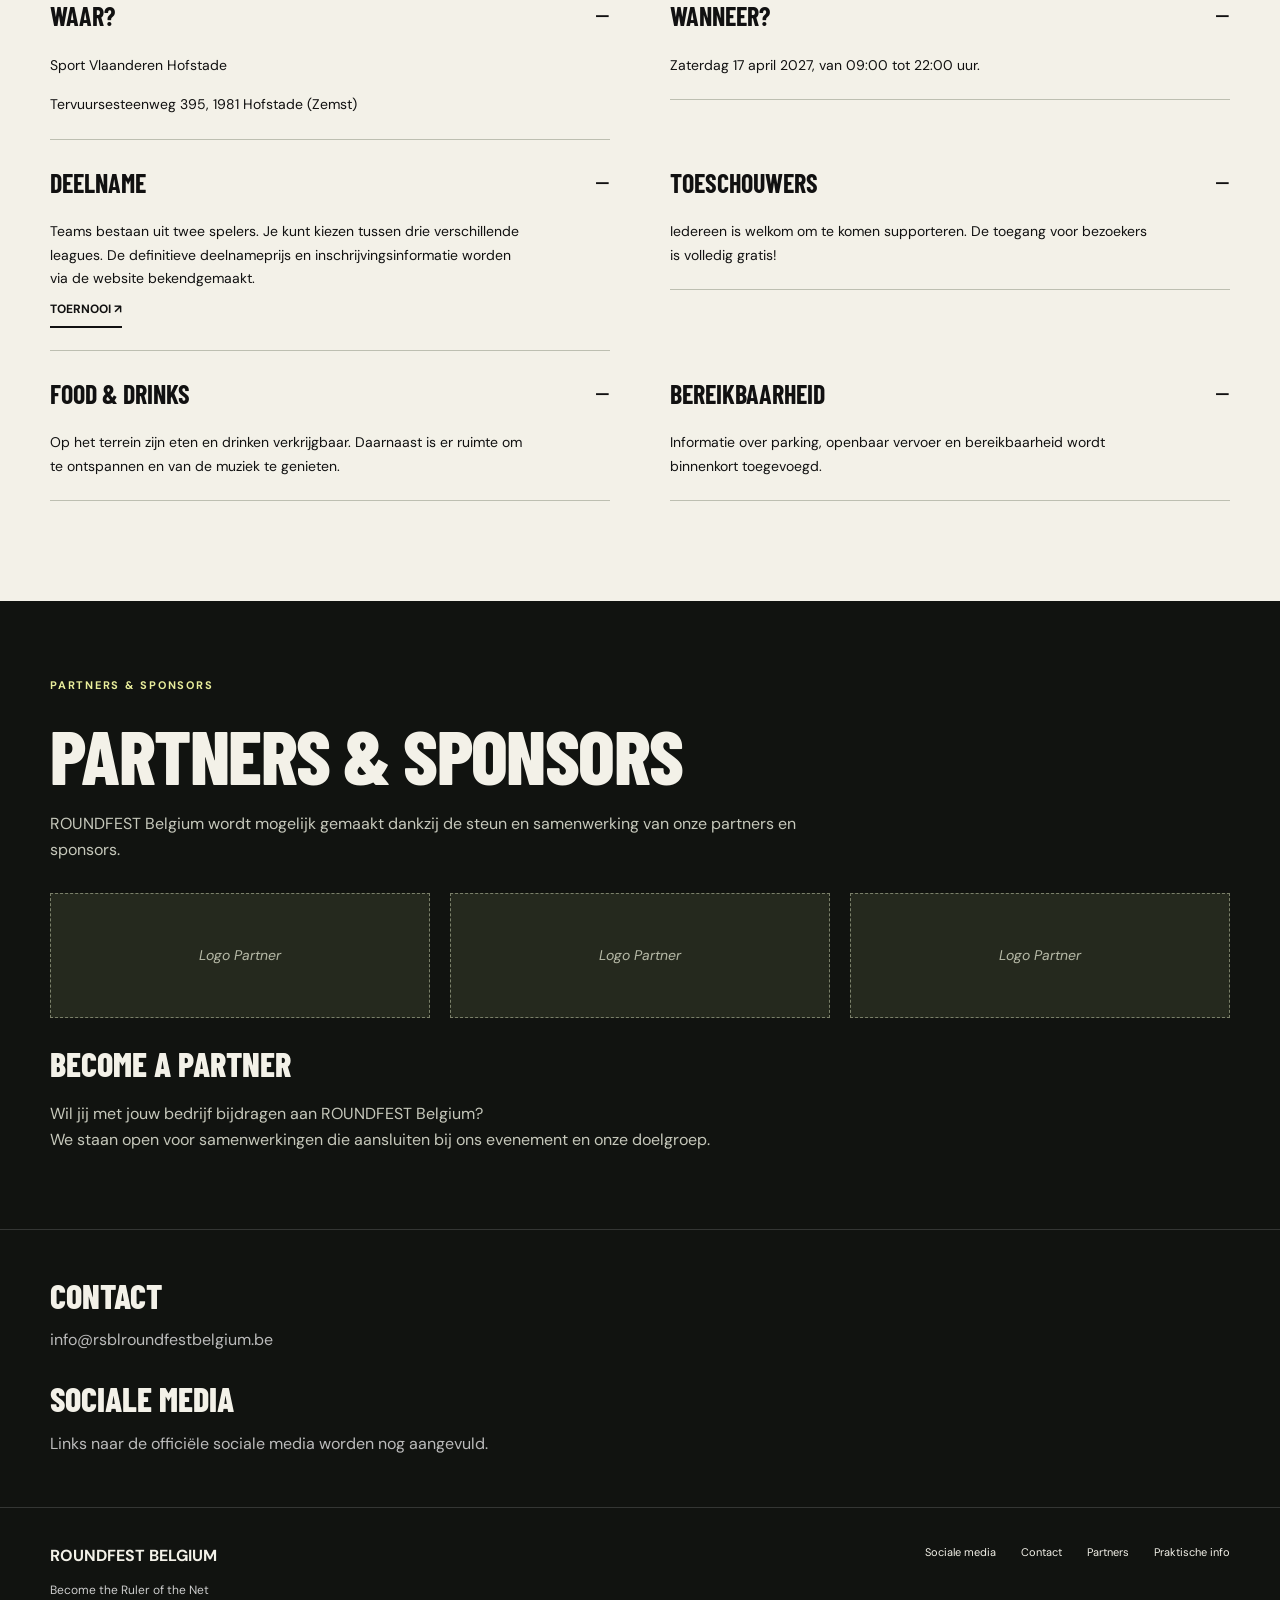
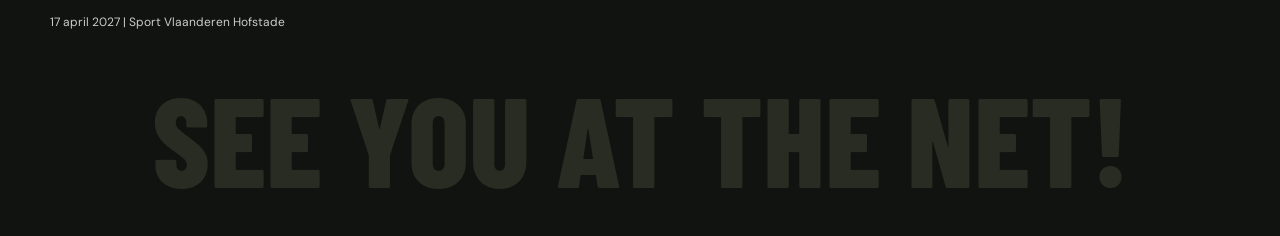
==== commit 9e51eae6: "Replace outdated logo with corrected RBSL artwork" ====
--- a/Website files/voorstel1/index.html
+++ b/Website files/voorstel1/index.html
@@ -1 +1 @@
-<!doctype html><html lang="nl"><head><meta charset="utf-8"><meta name="color-scheme" content="only light"><meta name="viewport" content="width=device-width,initial-scale=1"><title>Roundfest Belgium — Become the Ruler of the Net</title><meta name="description" content="Roundfest Belgium, 17 april 2027 in Sport Vlaanderen Hofstade. Het RoundnetFestival waar competitie, muziek en gezelligheid samenkomen."><link rel="icon" href="assets/Logo.png"><link rel="stylesheet" href="style.css?v=20261031-review"></head><body class="original"><a class="skip" href="#main">Naar de inhoud</a><header><div class="wrap nav"><a class="brand" href="index.html"><img src="assets/Logo.png" alt="RF Belgium logo"><span>ROUNDFEST<small>RBSL · BELGIUM</small></span></a><button class="menu-toggle" type="button" aria-expanded="false" aria-controls="navigation">Menu</button><nav id="navigation" class="nav-links" aria-label="Hoofdnavigatie"><a href="#over">Over RoundFest</a><a href="#toernooi">Toernooi</a><a href="#programma">Programma</a><a href="#praktisch">Praktisch</a><a class="btn small" href="inschrijven.html">Schrijf je in ↗</a></nav></div></header><main id="main"><section class="hero"><div class="wrap hero-grid"><div><span class="kicker">ROUNDNET × MUZIEK × FESTIVALSFEER</span><h1>BECOME THE<br>RULER OF<br><span>THE NET</span></h1><p class="subtitle">Het RoundnetFestival waar competitie, muziek en gezelligheid samenkomen!</p><p class="date">17 APRIL 2027 | 09:00–22:00 | SPORT VLAANDEREN HOFSTADE</p><div class="actions"><a class="btn" href="inschrijven.html">Schrijf je in <span aria-hidden="true">↗</span></a><a class="btn outline" href="#over">Ontdek Roundfest <span aria-hidden="true">↓</span></a></div></div><div class="player-composition"><div class="player-disc"></div><img src="assets/Sprong.png" alt="Silhouet van een roundnetspeler in actie"><div class="player-badge">17 APR<small>HOFSTADE / 2027</small></div><span class="player-edition">RF / 2027</span></div></div></section><section class="stats" aria-label="Vier kerngegevens"><div class="wrap stat-grid"><div class="stat"><img src="assets/Mannetjes.png" alt=""><strong class="">68 TEAMS</strong></div><div class="stat"><img src="assets/Net.png" alt=""><strong class="">3 LEAGUES</strong></div><div class="stat"><img src="assets/MuziekNoot.png" alt=""><strong class="long">OFFICIEEL PUNTENTOERNOOI</strong></div><div class="stat"><img src="assets/Drinkflesjes.png" alt=""><strong class="long">12 UUR SPORT & BELEVING</strong></div></div></section><section class="section intro" id="over"><div class="wrap intro-grid"><div><span class="kicker">Over Roundfest Belgium</span><h2>MEER DAN<br>EEN TOERNOOI</h2><p class="quote">Samen spelen, beleven en feesten.</p><img class="intro-photo" src="assets/meer-dan-een-toernooi.png" alt="Roundnetspelers op het gras met tenten en publiek op de achtergrond" loading="lazy"></div><div class="intro-text"><p class="lead">ROUNDFEST Belgium is een uniek eendaags RoundnetFestival waar sport en festivalsfeer samenkomen.</p><p>Op 17 april 2027 verwelkomen we zowel recreatieve als ervaren spelers op Sport Vlaanderen Hofstade voor een dag vol competitie, muziek en gezelligheid.</p><p>Naast spannende roundnetwedstrijden zorgen een DJ, food & drinks en verschillende randactiviteiten voor de ultieme festivalbeleving!</p><p>Of je nu komt om te winnen, te supporteren of gewoon van de sfeer te genieten: iedereen is welkom!</p><div class="extra-copy"><p>Vergeet het klassieke Roundnettornooi. Op 17 april 2027 brengen we bij Sport Vlaanderen in Hofstade sport en festivalsfeer samen tijdens RBSL Roundfest Belgium!</p><p>Of je nu komt om de overwinning te pakken in de Master League of Women League, met je team de show te stelen in de Fun League, je favoriete team naar de overwinning te schreeuwen of gewoon om te genieten van de sportieve festivalsfeer: bij RBSL Roundfest Belgium draait alles om samen spelen, beleven en feesten.</p><p>Overdag strijden op het veld, tussendoor genieten van de sfeer en samen feesten tot de dag erop zit. Teams gaan de strijd tegen elkaar aan, supporters gaan helemaal op in de actie en overal voel je dezelfde energie. Of je nu komt om te winnen of gewoon voor het plezier: iedereen maakt deel uit van het festival.</p><p>Stel je team samen en maak je klaar voor een dag vol sport, muziek, plezier en onvergetelijke momenten.</p><p class="quote">Play hard. Party harder. This is RBSL Roundfest Belgium.</p></div></div></div></section><section class="section" id="toernooi"><div class="wrap"><div class="section-head"><div><span class="kicker accent">Toernooi</span><h2>CHOOSE YOUR LEAGUE</h2></div><p>Van recreatieve spelers tot echte competitiespelers. Bij ROUNDFEST is er plaats voor iedereen!</p></div><div class="leagues"><article class="league"><div class="league-art"><img class="league-photo" src="assets/master-league-officieel.jpeg" alt="Spelers in actie tijdens een roundnetwedstrijd" loading="lazy"></div><div class="league-body"><h3>MASTER LEAGUE</h3><span class="meta">24 teams | Competitief</span><p>Voor ervaren spelers die hun vaardigheden willen testen tegen andere sterke tegenstanders. Dit is een officieel puntentoernooi waarbij rankingpunten te verdienen zijn.</p><p class="price">Deelnameprijs wordt later bekendgemaakt.</p><a class="btn" href="inschrijven.html?league=master">MASTER LEAGUE ↗</a></div></article><article class="league"><div class="league-art"><img class="league-photo" src="assets/women-league-officieel.png" alt="Roundnetspeelsters in actie rond het net" loading="lazy"></div><div class="league-body"><h3>WOMEN LEAGUE</h3><span class="meta">12 teams | Competitief</span><p>Voor vrouwelijke teams die willen strijden voor de overwinning en officiële rankingpunten.</p><p class="price">Deelnameprijs wordt later bekendgemaakt.</p><a class="btn" href="inschrijven.html?league=women">WOMEN LEAGUE ↗</a></div></article><article class="league"><div class="league-art"><img class="league-photo" src="assets/fun-league-officieel.jpeg" alt="Groep spelers rond een roundnet op het gras" loading="lazy"></div><div class="league-body"><h3>FUN LEAGUE</h3><span class="meta">32 teams | Recreatief</span><p>Plezier staat centraal! Vorm een duo en beleef een geweldige roundnetdag.</p><p class="price">Deelnameprijs wordt later bekendgemaakt.</p><a class="btn" href="inschrijven.html?league=fun">FUN LEAGUE ↗</a></div></article></div><div class="perks"><span>Inclusief goodiebag voor iedere deelnemer</span><span>Gratis toegang voor supporters</span></div><div class="section-cta"><a class="btn" href="inschrijven.html">Schrijf je team in ↗</a></div></div></section><section class="section program" id="programma"><div class="wrap program-grid"><div><span class="kicker accent">Programma</span><h2>PROGRAMMA</h2><p class="summary">Van de eerste opslag tot de laatste beats. ROUNDFEST brengt de hele dag sport en entertainment samen.</p><div class="program-images program-images--single"><img class="program-photo" src="assets/roundnetwedstrijden.jpg" alt="Roundnetspeler duikt naar de bal tijdens een wedstrijd" loading="lazy"><div class="placeholder" hidden><span>foto van de mensen die de muziek komen doen</span></div></div><p>Na de wedstrijden genieten we samen van de muziek en festivalsfeer. Om 22:00 eindigt het evenement.</p></div><div><div class="timeline"><div class="event"><time>09:00</time><h3>AANKOMST</h3></div><div class="event"><time>09:30</time><h3>INITIATIE ROUNDNET</h3></div><div class="event"><time>10:00</time><h3>POULEFASE</h3></div><div class="event"><time>12:50–13:15</time><h3>LUNCH BREAK</h3></div><div class="event"><time>13:15</time><h3>BRACKETS</h3></div><div class="event"><time>18:30</time><h3>PRIJSUITREIKING + AFTERPARTY</h3></div><div class="event"><time>22:00</time><h3>EINDE EVENEMENT</h3></div></div><p class="schedule-note">Het gedetailleerde wedstrijdschema wordt later bekendgemaakt.</p></div></div></section><section class="section info" id="praktisch"><div class="wrap"><span class="kicker">Praktische informatie</span><h2>EVERYTHING YOU NEED TO KNOW</h2><div class="faq"><details open><summary>WAAR?</summary><p>Sport Vlaanderen Hofstade</p><p>Tervuursesteenweg 395, 1981 Hofstade (Zemst)</p></details><details open><summary>WANNEER?</summary><p>Zaterdag 17 april 2027, van 09:00 tot 22:00 uur.</p></details><details open><summary>DEELNAME</summary><p>Teams bestaan uit twee spelers. Je kunt kiezen tussen drie verschillende leagues. De definitieve deelnameprijs en inschrijvingsinformatie worden via de website bekendgemaakt.</p><a class="text-link" href="#toernooi">Toernooi ↗</a></details><details open><summary>TOESCHOUWERS</summary><p>Iedereen is welkom om te komen supporteren. De toegang voor bezoekers is volledig gratis!</p></details><details open><summary>FOOD & DRINKS</summary><p>Op het terrein zijn eten en drinken verkrijgbaar. Daarnaast is er ruimte om te ontspannen en van de muziek te genieten.</p></details><details open><summary>BEREIKBAARHEID</summary><p>Informatie over parking, openbaar vervoer en bereikbaarheid wordt binnenkort toegevoegd.</p></details></div></div></section><section class="partners-section" id="partners"><div class="wrap"><span class="kicker accent">Partners & sponsors</span><h2>PARTNERS & SPONSORS</h2><p>ROUNDFEST Belgium wordt mogelijk gemaakt dankzij de steun en samenwerking van onze partners en sponsors.</p><div class="sponsor-slots"><div class="placeholder"><span class="slot">Logo Partner</span></div><div class="placeholder"><span class="slot">Logo Partner</span></div><div class="placeholder"><span class="slot">Logo Partner</span></div></div><h3>BECOME A PARTNER</h3><p>Wil jij met jouw bedrijf bijdragen aan ROUNDFEST Belgium?<br>We staan open voor samenwerkingen die aansluiten bij ons evenement en onze doelgroep.</p></div></section><section class="contact-section" id="contact"><div class="wrap"><h3>CONTACT</h3><p><a href="mailto:info@rsblroundfestbelgium.be">info@rsblroundfestbelgium.be</a></p><div id="socials"><h3 style="margin-top:30px">SOCIALE MEDIA</h3><p>Links naar de officiële sociale media worden nog aangevuld.</p></div></div></section></main><footer><div class="wrap"><div class="footer-row"><div class="footer-brand"><strong>ROUNDFEST BELGIUM</strong><small>Become the Ruler of the Net</small><small>17 april 2027 | Sport Vlaanderen Hofstade</small></div><nav class="footer-links" aria-label="Footernavigatie"><a href="index.html#socials">Sociale media</a><a href="mailto:info@rsblroundfestbelgium.be">Contact</a><a href="index.html#partners">Partners</a><a href="index.html#praktisch">Praktische info</a></nav></div><p class="endline">SEE YOU AT THE NET!</p></div></footer><script src="app.js"></script></body></html>+<!doctype html><html lang="nl"><head><meta charset="utf-8"><meta name="color-scheme" content="only light"><meta name="viewport" content="width=device-width,initial-scale=1"><title>Roundfest Belgium — Become the Ruler of the Net</title><meta name="description" content="Roundfest Belgium, 17 april 2027 in Sport Vlaanderen Hofstade. Het RoundnetFestival waar competitie, muziek en gezelligheid samenkomen."><link rel="icon" href="assets/Logo.png?v=20261104"><link rel="stylesheet" href="style.css?v=20261031-review"></head><body class="original"><a class="skip" href="#main">Naar de inhoud</a><header><div class="wrap nav"><a class="brand" href="index.html"><img src="assets/Logo.png?v=20261104" alt="RF Belgium logo"><span>ROUNDFEST<small>RBSL · BELGIUM</small></span></a><button class="menu-toggle" type="button" aria-expanded="false" aria-controls="navigation">Menu</button><nav id="navigation" class="nav-links" aria-label="Hoofdnavigatie"><a href="#over">Over RoundFest</a><a href="#toernooi">Toernooi</a><a href="#programma">Programma</a><a href="#praktisch">Praktisch</a><a class="btn small" href="inschrijven.html">Schrijf je in ↗</a></nav></div></header><main id="main"><section class="hero"><div class="wrap hero-grid"><div><span class="kicker">ROUNDNET × MUZIEK × FESTIVALSFEER</span><h1>BECOME THE<br>RULER OF<br><span>THE NET</span></h1><p class="subtitle">Het RoundnetFestival waar competitie, muziek en gezelligheid samenkomen!</p><p class="date">17 APRIL 2027 | 09:00–22:00 | SPORT VLAANDEREN HOFSTADE</p><div class="actions"><a class="btn" href="inschrijven.html">Schrijf je in <span aria-hidden="true">↗</span></a><a class="btn outline" href="#over">Ontdek Roundfest <span aria-hidden="true">↓</span></a></div></div><div class="player-composition"><div class="player-disc"></div><img src="assets/Sprong.png" alt="Silhouet van een roundnetspeler in actie"><div class="player-badge">17 APR<small>HOFSTADE / 2027</small></div><span class="player-edition">RF / 2027</span></div></div></section><section class="stats" aria-label="Vier kerngegevens"><div class="wrap stat-grid"><div class="stat"><img src="assets/Mannetjes.png" alt=""><strong class="">68 TEAMS</strong></div><div class="stat"><img src="assets/Net.png" alt=""><strong class="">3 LEAGUES</strong></div><div class="stat"><img src="assets/MuziekNoot.png" alt=""><strong class="long">OFFICIEEL PUNTENTOERNOOI</strong></div><div class="stat"><img src="assets/Drinkflesjes.png" alt=""><strong class="long">12 UUR SPORT & BELEVING</strong></div></div></section><section class="section intro" id="over"><div class="wrap intro-grid"><div><span class="kicker">Over Roundfest Belgium</span><h2>MEER DAN<br>EEN TOERNOOI</h2><p class="quote">Samen spelen, beleven en feesten.</p><img class="intro-photo" src="assets/meer-dan-een-toernooi.png" alt="Roundnetspelers op het gras met tenten en publiek op de achtergrond" loading="lazy"></div><div class="intro-text"><p class="lead">ROUNDFEST Belgium is een uniek eendaags RoundnetFestival waar sport en festivalsfeer samenkomen.</p><p>Op 17 april 2027 verwelkomen we zowel recreatieve als ervaren spelers op Sport Vlaanderen Hofstade voor een dag vol competitie, muziek en gezelligheid.</p><p>Naast spannende roundnetwedstrijden zorgen een DJ, food & drinks en verschillende randactiviteiten voor de ultieme festivalbeleving!</p><p>Of je nu komt om te winnen, te supporteren of gewoon van de sfeer te genieten: iedereen is welkom!</p><div class="extra-copy"><p>Vergeet het klassieke Roundnettornooi. Op 17 april 2027 brengen we bij Sport Vlaanderen in Hofstade sport en festivalsfeer samen tijdens RBSL Roundfest Belgium!</p><p>Of je nu komt om de overwinning te pakken in de Master League of Women League, met je team de show te stelen in de Fun League, je favoriete team naar de overwinning te schreeuwen of gewoon om te genieten van de sportieve festivalsfeer: bij RBSL Roundfest Belgium draait alles om samen spelen, beleven en feesten.</p><p>Overdag strijden op het veld, tussendoor genieten van de sfeer en samen feesten tot de dag erop zit. Teams gaan de strijd tegen elkaar aan, supporters gaan helemaal op in de actie en overal voel je dezelfde energie. Of je nu komt om te winnen of gewoon voor het plezier: iedereen maakt deel uit van het festival.</p><p>Stel je team samen en maak je klaar voor een dag vol sport, muziek, plezier en onvergetelijke momenten.</p><p class="quote">Play hard. Party harder. This is RBSL Roundfest Belgium.</p></div></div></div></section><section class="section" id="toernooi"><div class="wrap"><div class="section-head"><div><span class="kicker accent">Toernooi</span><h2>CHOOSE YOUR LEAGUE</h2></div><p>Van recreatieve spelers tot echte competitiespelers. Bij ROUNDFEST is er plaats voor iedereen!</p></div><div class="leagues"><article class="league"><div class="league-art"><img class="league-photo" src="assets/master-league-officieel.jpeg" alt="Spelers in actie tijdens een roundnetwedstrijd" loading="lazy"></div><div class="league-body"><h3>MASTER LEAGUE</h3><span class="meta">24 teams | Competitief</span><p>Voor ervaren spelers die hun vaardigheden willen testen tegen andere sterke tegenstanders. Dit is een officieel puntentoernooi waarbij rankingpunten te verdienen zijn.</p><p class="price">Deelnameprijs wordt later bekendgemaakt.</p><a class="btn" href="inschrijven.html?league=master">MASTER LEAGUE ↗</a></div></article><article class="league"><div class="league-art"><img class="league-photo" src="assets/women-league-officieel.png" alt="Roundnetspeelsters in actie rond het net" loading="lazy"></div><div class="league-body"><h3>WOMEN LEAGUE</h3><span class="meta">12 teams | Competitief</span><p>Voor vrouwelijke teams die willen strijden voor de overwinning en officiële rankingpunten.</p><p class="price">Deelnameprijs wordt later bekendgemaakt.</p><a class="btn" href="inschrijven.html?league=women">WOMEN LEAGUE ↗</a></div></article><article class="league"><div class="league-art"><img class="league-photo" src="assets/fun-league-officieel.jpeg" alt="Groep spelers rond een roundnet op het gras" loading="lazy"></div><div class="league-body"><h3>FUN LEAGUE</h3><span class="meta">32 teams | Recreatief</span><p>Plezier staat centraal! Vorm een duo en beleef een geweldige roundnetdag.</p><p class="price">Deelnameprijs wordt later bekendgemaakt.</p><a class="btn" href="inschrijven.html?league=fun">FUN LEAGUE ↗</a></div></article></div><div class="perks"><span>Inclusief goodiebag voor iedere deelnemer</span><span>Gratis toegang voor supporters</span></div><div class="section-cta"><a class="btn" href="inschrijven.html">Schrijf je team in ↗</a></div></div></section><section class="section program" id="programma"><div class="wrap program-grid"><div><span class="kicker accent">Programma</span><h2>PROGRAMMA</h2><p class="summary">Van de eerste opslag tot de laatste beats. ROUNDFEST brengt de hele dag sport en entertainment samen.</p><div class="program-images program-images--single"><img class="program-photo" src="assets/roundnetwedstrijden.jpg" alt="Roundnetspeler duikt naar de bal tijdens een wedstrijd" loading="lazy"><div class="placeholder" hidden><span>foto van de mensen die de muziek komen doen</span></div></div><p>Na de wedstrijden genieten we samen van de muziek en festivalsfeer. Om 22:00 eindigt het evenement.</p></div><div><div class="timeline"><div class="event"><time>09:00</time><h3>AANKOMST</h3></div><div class="event"><time>09:30</time><h3>INITIATIE ROUNDNET</h3></div><div class="event"><time>10:00</time><h3>POULEFASE</h3></div><div class="event"><time>12:50–13:15</time><h3>LUNCH BREAK</h3></div><div class="event"><time>13:15</time><h3>BRACKETS</h3></div><div class="event"><time>18:30</time><h3>PRIJSUITREIKING + AFTERPARTY</h3></div><div class="event"><time>22:00</time><h3>EINDE EVENEMENT</h3></div></div><p class="schedule-note">Het gedetailleerde wedstrijdschema wordt later bekendgemaakt.</p></div></div></section><section class="section info" id="praktisch"><div class="wrap"><span class="kicker">Praktische informatie</span><h2>EVERYTHING YOU NEED TO KNOW</h2><div class="faq"><details open><summary>WAAR?</summary><p>Sport Vlaanderen Hofstade</p><p>Tervuursesteenweg 395, 1981 Hofstade (Zemst)</p></details><details open><summary>WANNEER?</summary><p>Zaterdag 17 april 2027, van 09:00 tot 22:00 uur.</p></details><details open><summary>DEELNAME</summary><p>Teams bestaan uit twee spelers. Je kunt kiezen tussen drie verschillende leagues. De definitieve deelnameprijs en inschrijvingsinformatie worden via de website bekendgemaakt.</p><a class="text-link" href="#toernooi">Toernooi ↗</a></details><details open><summary>TOESCHOUWERS</summary><p>Iedereen is welkom om te komen supporteren. De toegang voor bezoekers is volledig gratis!</p></details><details open><summary>FOOD & DRINKS</summary><p>Op het terrein zijn eten en drinken verkrijgbaar. Daarnaast is er ruimte om te ontspannen en van de muziek te genieten.</p></details><details open><summary>BEREIKBAARHEID</summary><p>Informatie over parking, openbaar vervoer en bereikbaarheid wordt binnenkort toegevoegd.</p></details></div></div></section><section class="partners-section" id="partners"><div class="wrap"><span class="kicker accent">Partners & sponsors</span><h2>PARTNERS & SPONSORS</h2><p>ROUNDFEST Belgium wordt mogelijk gemaakt dankzij de steun en samenwerking van onze partners en sponsors.</p><div class="sponsor-slots"><div class="placeholder"><span class="slot">Logo Partner</span></div><div class="placeholder"><span class="slot">Logo Partner</span></div><div class="placeholder"><span class="slot">Logo Partner</span></div></div><h3>BECOME A PARTNER</h3><p>Wil jij met jouw bedrijf bijdragen aan ROUNDFEST Belgium?<br>We staan open voor samenwerkingen die aansluiten bij ons evenement en onze doelgroep.</p></div></section><section class="contact-section" id="contact"><div class="wrap"><h3>CONTACT</h3><p><a href="mailto:info@rsblroundfestbelgium.be">info@rsblroundfestbelgium.be</a></p><div id="socials"><h3 style="margin-top:30px">SOCIALE MEDIA</h3><p>Links naar de officiële sociale media worden nog aangevuld.</p></div></div></section></main><footer><div class="wrap"><div class="footer-row"><div class="footer-brand"><strong>ROUNDFEST BELGIUM</strong><small>Become the Ruler of the Net</small><small>17 april 2027 | Sport Vlaanderen Hofstade</small></div><nav class="footer-links" aria-label="Footernavigatie"><a href="index.html#socials">Sociale media</a><a href="mailto:info@rsblroundfestbelgium.be">Contact</a><a href="index.html#partners">Partners</a><a href="index.html#praktisch">Praktische info</a></nav></div><p class="endline">SEE YOU AT THE NET!</p></div></footer><script src="app.js"></script></body></html>
